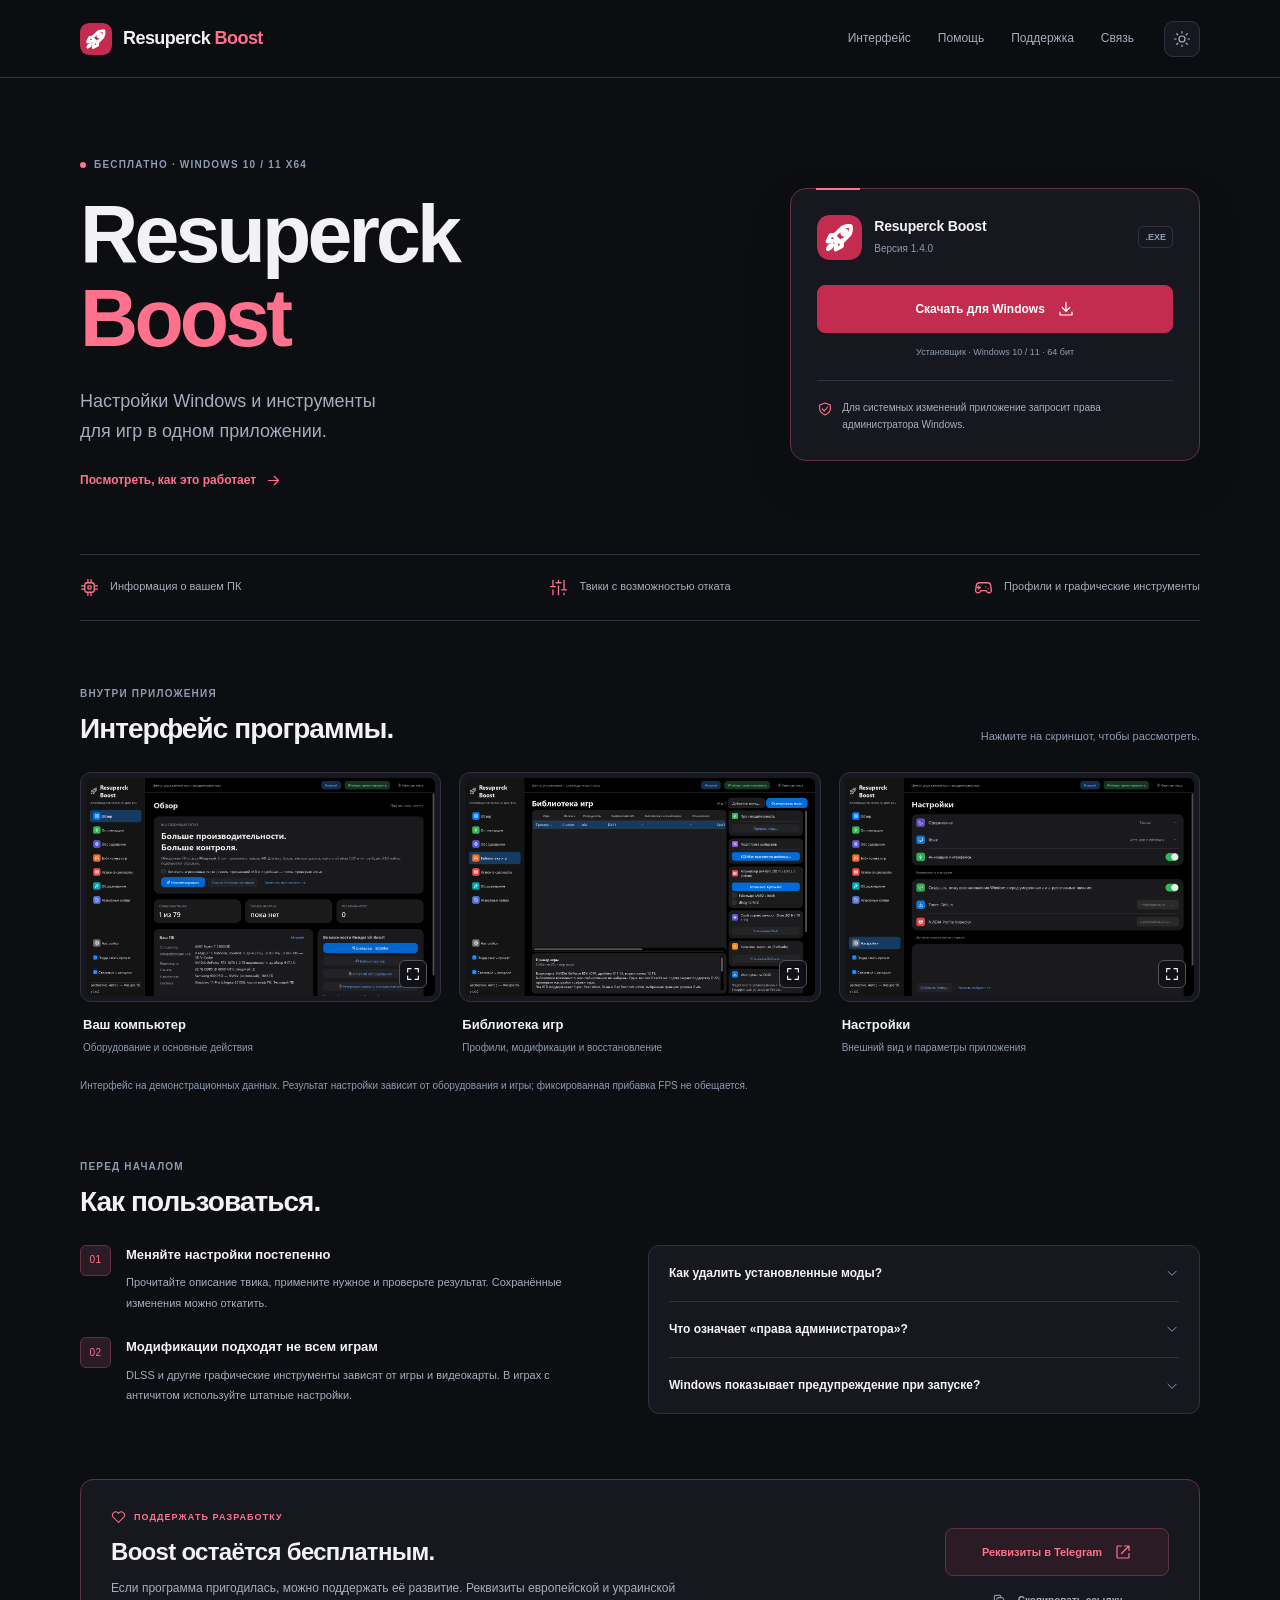
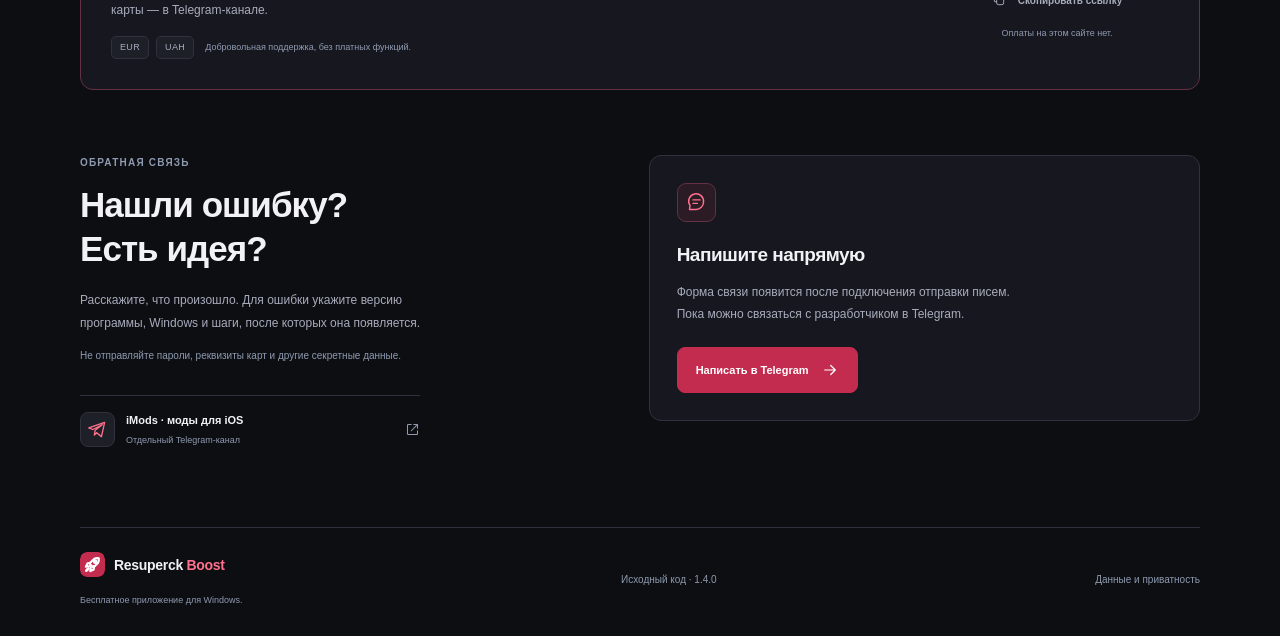
==== index.html @ 392ee0b4 "Publish Resuperck Boost website" ====
<!doctype html>
<html lang="ru" data-theme="dark">
<head>
  <meta charset="utf-8">
  <meta name="viewport" content="width=device-width, initial-scale=1">
  <meta name="color-scheme" content="dark light">
  <meta name="theme-color" content="#0d0e12">
  <title>Resuperck Boost — настройки Windows и инструменты для игр</title>
  <meta name="description" content="Resuperck Boost: информация о компьютере, настройки Windows, игровые профили и графические инструменты. Бесплатно для Windows 10 / 11 x64.">
  <meta property="og:type" content="website">
  <meta property="og:locale" content="ru_RU">
  <meta property="og:site_name" content="Resuperck Boost">
  <meta property="og:title" content="Resuperck Boost — ваш ПК, ваши настройки">
  <meta property="og:description" content="Настройки Windows и инструменты для игр в одном бесплатном приложении.">
  <meta name="twitter:card" content="summary">
  <link rel="icon" href="assets/rocket.svg" type="image/svg+xml">
  <script>try{const t=localStorage.getItem('resuperck-theme');if(t==='dark'||t==='light')document.documentElement.dataset.theme=t;}catch(_){}</script>
  <link rel="stylesheet" href="style.css">
  <script src="site-config.js" defer></script>
  <script src="app.js" defer></script>
</head>
<body>
  <svg class="svg-library" xmlns="http://www.w3.org/2000/svg" aria-hidden="true">
    <symbol id="i-arrow" viewBox="0 0 24 24"><path d="M5 12h14m-6-6 6 6-6 6"/></symbol>
    <symbol id="i-download" viewBox="0 0 24 24"><path d="M12 3v12m-5-5 5 5 5-5M4 16v4h16v-4"/></symbol>
    <symbol id="i-external" viewBox="0 0 24 24"><path d="M14 4h6v6m-1-5-9 9M10 4H5a1 1 0 0 0-1 1v14a1 1 0 0 0 1 1h14a1 1 0 0 0 1-1v-5"/></symbol>
    <symbol id="i-heart" viewBox="0 0 24 24"><path d="m12 20-8.2-8.1a5.2 5.2 0 0 1 7.4-7.3l.8.8.8-.8a5.2 5.2 0 0 1 7.4 7.3L12 20Z"/></symbol>
    <symbol id="i-copy" viewBox="0 0 24 24"><rect x="8" y="8" width="12" height="12" rx="3"/><path d="M15 8V5a1 1 0 0 0-1-1H5a1 1 0 0 0-1 1v9a1 1 0 0 0 1 1h3"/></symbol>
    <symbol id="i-check" viewBox="0 0 24 24"><path d="m5 12 4 4L19 6"/></symbol>
    <symbol id="i-moon" viewBox="0 0 24 24"><path d="M20.7 13A8.8 8.8 0 0 1 11 3.3 8.8 8.8 0 1 0 20.7 13Z"/></symbol>
    <symbol id="i-sun" viewBox="0 0 24 24"><circle cx="12" cy="12" r="4"/><path d="M12 2v2m0 16v2M2 12h2m16 0h2M5 5l1.4 1.4m11.2 11.2L19 19M5 19l1.4-1.4M17.6 6.4 19 5"/></symbol>
    <symbol id="i-cpu" viewBox="0 0 24 24"><rect x="6" y="6" width="12" height="12" rx="3"/><path d="M10 2v4m4-4v4m-4 12v4m4-4v4M2 10h4m-4 4h4m12-4h4m-4 4h4"/><rect x="10" y="10" width="4" height="4" rx="1"/></symbol>
    <symbol id="i-sliders" viewBox="0 0 24 24"><path d="M5 3v8m0 4v6M12 3v3m0 4v11M19 3v12m0 4v2M2 11h6m1-5h6m1 9h6"/></symbol>
    <symbol id="i-game" viewBox="0 0 24 24"><path d="M7 6h10a4 4 0 0 1 4 3l1 7a3 3 0 0 1-5 2l-2-2H9l-2 2a3 3 0 0 1-5-2l1-7a4 4 0 0 1 4-3Z"/><path d="M6 10v4m-2-2h4m7-1h.01M18 13h.01"/></symbol>
    <symbol id="i-shield" viewBox="0 0 24 24"><path d="m12 3 8 3v6c0 4-4 7-8 9-4-2-8-5-8-9V6l8-3Z"/><path d="m8 12 3 3 5-6"/></symbol>
    <symbol id="i-message" viewBox="0 0 24 24"><path d="M20 11.5a8.5 8.5 0 0 1-8.5 8.5H4l.6-4.6A8.5 8.5 0 1 1 20 11.5Z"/><path d="M8 9h8m-8 4h5"/></symbol>
    <symbol id="i-chevron" viewBox="0 0 24 24"><path d="m9 5 7 7-7 7"/></symbol>
    <symbol id="i-close" viewBox="0 0 24 24"><path d="m6 6 12 12M6 18 18 6"/></symbol>
    <symbol id="i-expand" viewBox="0 0 24 24"><path d="M9 4H4v5m11-5h5v5M4 15v5h5m11-5v5h-5"/></symbol>
    <symbol id="i-telegram" viewBox="0 0 24 24"><path d="m21 3-4 18-6-5-3 3 1-6 9-7-12 6-5-2L21 3Z"/></symbol>
  </svg>
  <a class="skip-link" href="#main">К содержимому</a>
  <header class="site-header"><div class="header-inner wrap">
    <a href="#" class="brand" aria-label="Resuperck Boost — в начало"><img src="assets/rocket.svg" width="32" height="32" alt=""><span>Resuperck <b>Boost</b></span></a>
    <nav aria-label="Основная навигация"><a href="#screenshots">Интерфейс</a><a href="#help">Помощь</a><a href="#support">Поддержка</a><a href="#contact">Связь</a></nav>
    <button type="button" class="theme-toggle" id="theme-toggle" aria-label="Включить светлую тему" aria-pressed="true" title="Включить светлую тему"><svg class="icon" aria-hidden="true"><use href="#i-sun"/></svg><span class="theme-label">Включить светлую тему</span></button>
  </div></header>
  <main id="main">
    <section class="hero wrap" aria-labelledby="hero-title">
      <div class="hero-copy"><p class="eyebrow"><span class="red-dot" aria-hidden="true"></span>Бесплатно · Windows 10 / 11 x64</p><h1 id="hero-title">Resuperck <span>Boost</span></h1><p class="hero-description">Настройки Windows и инструменты<br class="desktop-break"> для игр в одном приложении.</p><a class="text-link" href="#screenshots">Посмотреть, как это работает<svg class="icon" aria-hidden="true"><use href="#i-arrow"/></svg></a></div>
      <div class="download-card"><div class="release-top"><img src="assets/rocket.svg" alt="" width="45" height="45"><div><strong>Resuperck Boost</strong><span>Версия 1.4.0</span></div><span class="file-label">.EXE</span></div><a class="button button-primary button-wide download-link" href="https://github.com/kluchkoartem3-hash/resuperck-boost/releases/download/v1.4.0/ResuperckBoost-Setup-1.4.0.exe" download>Скачать для Windows<svg class="icon" aria-hidden="true"><use href="#i-download"/></svg></a><p class="download-meta">Установщик · Windows 10 / 11 · 64 бит</p><div class="download-note"><svg class="icon" aria-hidden="true"><use href="#i-shield"/></svg><p>Для системных изменений приложение запросит права администратора Windows.</p></div></div>
    </section>
    <section class="feature-strip wrap" aria-label="Возможности программы"><div><svg class="icon" aria-hidden="true"><use href="#i-cpu"/></svg><span>Информация о вашем ПК</span></div><div><svg class="icon" aria-hidden="true"><use href="#i-sliders"/></svg><span>Твики с возможностью отката</span></div><div><svg class="icon" aria-hidden="true"><use href="#i-game"/></svg><span>Профили и графические инструменты</span></div></section>
    <section class="section wrap screenshots-section" id="screenshots" aria-labelledby="screenshots-title"><div class="section-heading"><div><p class="eyebrow">Внутри приложения</p><h2 id="screenshots-title">Интерфейс программы.</h2></div><p>Нажмите на скриншот, чтобы рассмотреть.</p></div><div class="screenshot-grid">
      <figure><button type="button" class="screenshot-button" data-screenshot="assets/screenshots/overview.png" data-caption="Главная — информация о компьютере и основные действия" aria-label="Увеличить скриншот главной страницы"><img src="assets/screenshots/overview.png" alt="Главная страница Resuperck Boost с информацией о компьютере" width="1440" height="900" loading="lazy"><span class="expand-mark"><svg class="icon" aria-hidden="true"><use href="#i-expand"/></svg></span></button><figcaption><strong>Ваш компьютер</strong><span>Оборудование и основные действия</span></figcaption></figure>
      <figure><button type="button" class="screenshot-button" data-screenshot="assets/screenshots/games.png" data-caption="Библиотека игр — профили и графические инструменты" aria-label="Увеличить скриншот библиотеки игр"><img src="assets/screenshots/games.png" alt="Библиотека игр Resuperck Boost с настройками выбранной игры" width="1440" height="900" loading="lazy"><span class="expand-mark"><svg class="icon" aria-hidden="true"><use href="#i-expand"/></svg></span></button><figcaption><strong>Библиотека игр</strong><span>Профили, модификации и восстановление</span></figcaption></figure>
      <figure><button type="button" class="screenshot-button" data-screenshot="assets/screenshots/settings.png" data-caption="Настройки — внешний вид и параметры приложения" aria-label="Увеличить скриншот настроек"><img src="assets/screenshots/settings.png" alt="Страница настроек Resuperck Boost" width="1440" height="900" loading="lazy"><span class="expand-mark"><svg class="icon" aria-hidden="true"><use href="#i-expand"/></svg></span></button><figcaption><strong>Настройки</strong><span>Внешний вид и параметры приложения</span></figcaption></figure>
    </div><p class="section-footnote">Интерфейс на демонстрационных данных. Результат настройки зависит от оборудования и игры; фиксированная прибавка FPS не обещается.</p></section>
    <section class="section wrap help-section" id="help" aria-labelledby="help-title"><div class="section-heading"><div><p class="eyebrow">Перед началом</p><h2 id="help-title">Как пользоваться.</h2></div></div><div class="help-layout"><div class="quick-tips"><article><span class="tip-number">01</span><div><h3>Меняйте настройки постепенно</h3><p>Прочитайте описание твика, примените нужное и проверьте результат. Сохранённые изменения можно откатить.</p></div></article><article><span class="tip-number">02</span><div><h3>Модификации подходят не всем играм</h3><p>DLSS и другие графические инструменты зависят от игры и видеокарты. В играх с античитом используйте штатные настройки.</p></div></article></div><div class="faq-list">
      <details><summary>Как удалить установленные моды?<svg class="icon" aria-hidden="true"><use href="#i-chevron"/></svg></summary><div class="faq-answer"><p>Выберите игру в библиотеке и нажмите «Удалить моды». Программа удаляет моды, записанные в её журнале установки, включая DXVK, и восстанавливает сохранённые оригиналы. Для модов другого установщика используйте его функцию восстановления.</p></div></details>
      <details><summary>Что означает «права администратора»?<svg class="icon" aria-hidden="true"><use href="#i-chevron"/></svg></summary><div class="faq-answer"><p>Это разрешения Windows для изменения системных параметров. Они доступны пользователю после подтверждения UAC и не означают аккаунт разработчика. Запускать сами игры с повышенными правами обычно не требуется.</p></div></details>
      <details><summary>Windows показывает предупреждение при запуске?<svg class="icon" aria-hidden="true"><use href="#i-chevron"/></svg></summary><div class="faq-answer"><p>Проверяйте источник загрузки и имя файла. Предупреждение о неизвестном издателе само по себе не подтверждает безопасность программы. Если есть сомнения, не запускайте файл и напишите разработчику через раздел связи ниже.</p></div></details>
    </div></div></section>
    <section class="section wrap support-section" id="support" aria-labelledby="support-title"><div class="support-card"><div class="support-copy"><p class="eyebrow"><svg class="icon" aria-hidden="true"><use href="#i-heart"/></svg>Поддержать разработку</p><h2 id="support-title">Boost остаётся бесплатным.</h2><p>Если программа пригодилась, можно поддержать её развитие. Реквизиты европейской и украинской карты — в Telegram-канале.</p><div class="currency-tags"><span>EUR</span><span>UAH</span><small>Добровольная поддержка, без платных функций.</small></div></div><div class="support-actions"><a class="button button-secondary telegram-link" href="https://t.me/+5vmAXVRWfHNkZTM0" target="_blank" rel="noopener noreferrer">Реквизиты в Telegram<svg class="icon" aria-hidden="true"><use href="#i-external"/></svg></a><button type="button" class="button button-copy" id="copy-link"><svg class="icon" aria-hidden="true"><use href="#i-copy"/></svg><span>Скопировать ссылку</span></button><p>Оплаты на этом сайте нет.</p></div></div></section>
    <section class="section wrap contact-section" id="contact" aria-labelledby="contact-title"><div class="contact-intro"><p class="eyebrow">Обратная связь</p><h2 id="contact-title">Нашли ошибку?<br>Есть идея?</h2><p>Расскажите, что произошло. Для ошибки укажите версию программы, Windows и шаги, после которых она появляется.</p><p class="contact-warning">Не отправляйте пароли, реквизиты карт и другие секретные данные.</p><a class="community-link" href="https://t.me/iMods_ipa" target="_blank" rel="noopener noreferrer"><span class="mini-icon"><svg class="icon" aria-hidden="true"><use href="#i-telegram"/></svg></span><span><strong>iMods · моды для iOS</strong><small>Отдельный Telegram-канал</small></span><svg class="icon" aria-hidden="true"><use href="#i-external"/></svg></a></div><div class="contact-panel"><div class="contact-unavailable" id="contact-unavailable"><span class="contact-symbol"><svg class="icon" aria-hidden="true"><use href="#i-message"/></svg></span><h3>Напишите напрямую</h3><p>Форма связи появится после подключения отправки писем. Пока можно связаться с разработчиком в Telegram.</p><a class="button button-primary contact-telegram-link" href="https://t.me/supernaturalizm" target="_blank" rel="noopener noreferrer">Написать в Telegram<svg class="icon" aria-hidden="true"><use href="#i-arrow"/></svg></a></div><form id="contact-form" class="contact-form" aria-describedby="contact-status" hidden><fieldset id="contact-fields"><legend class="sr-only">Сообщение разработчику</legend><div class="field"><label for="reply-email">Ваша почта для ответа</label><input id="reply-email" name="replyEmail" type="email" autocomplete="email" maxlength="254" placeholder="you@example.com" required></div><div class="field"><label for="message-subject">Тема</label><input id="message-subject" name="subject" type="text" minlength="3" maxlength="120" placeholder="Например, ошибка в библиотеке игр" required></div><div class="field"><label for="message-body">Сообщение</label><textarea id="message-body" name="message" minlength="10" maxlength="5000" rows="5" placeholder="Что произошло и как это повторить?" required aria-describedby="message-count"></textarea><span id="message-count" class="field-hint">0 / 5000</span></div><div class="honeypot" aria-hidden="true"><label for="contact-website">Не заполняйте это поле</label><input id="contact-website" name="website" type="text" tabindex="-1" autocomplete="off"></div><button class="button button-primary" id="contact-submit" type="submit">Отправить сообщение<svg class="icon" aria-hidden="true"><use href="#i-arrow"/></svg></button><p class="form-note">Отправляя сообщение, вы передаёте указанную почту и текст разработчику для ответа.</p></fieldset><p id="contact-status" class="form-status" role="status" aria-live="polite"></p></form></div></section>
  </main>
  <footer class="site-footer wrap"><div><a class="brand footer-brand" href="#"><img src="assets/rocket.svg" width="25" height="25" alt=""><span>Resuperck <b>Boost</b></span></a><p>Бесплатное приложение для Windows.</p></div><a class="footer-link" href="https://github.com/kluchkoartem3-hash/resuperck-boost/releases/download/v1.4.0/ResuperckBoost-1.4.0-sources.zip" download>Исходный код · 1.4.0</a><button type="button" class="footer-link" id="privacy-button">Данные и приватность</button></footer>
  <div id="toast" class="toast" role="status" aria-live="polite" aria-atomic="true" hidden></div>
  <dialog id="screenshot-dialog" class="screenshot-dialog" aria-labelledby="screenshot-caption"><div class="lightbox-toolbar"><p id="screenshot-caption"></p><button class="icon-button" type="button" id="screenshot-close" aria-label="Закрыть скриншот"><svg class="icon" aria-hidden="true"><use href="#i-close"/></svg></button></div><img id="screenshot-image" alt=""></dialog>
  <dialog id="privacy-dialog" aria-labelledby="privacy-title"><div class="dialog-top"><h2 id="privacy-title">Данные и приватность</h2><button class="icon-button" type="button" id="privacy-close" aria-label="Закрыть"><svg class="icon" aria-hidden="true"><use href="#i-close"/></svg></button></div><div class="dialog-content"><p>На странице нет платёжных форм, регистрации и сторонней аналитики. Выбор темы сохраняется в локальном хранилище браузера.</p><p id="privacy-contact-text">Форма связи пока не подключена. Личная связь с разработчиком открывается в Telegram.</p><p>Кнопки Telegram открывают внешний сервис, где действуют его условия и настройки приватности. Инфраструктура сайта и доставки сообщений также обрабатывает технические запросы.</p><p>Поддержка добровольная. Данные карты, пароли, коды подтверждения и приватные ключи на этом сайте не запрашиваются.</p></div><button class="button button-primary button-wide" type="button" id="privacy-done">Понятно</button></dialog>
  <noscript><div class="noscript-note">JavaScript отключён: загрузка программы, ссылки и справка доступны. Для формы связи и увеличения скриншотов включите JavaScript.</div></noscript>
</body>
</html>
---- style.css ----
@charset "UTF-8";
:root{color-scheme:dark;--bg:#0d0e12;--surface:#17181f;--surface-soft:#1e2028;--header:rgba(13,14,18,.9);--text:#f2f2f6;--muted:#a7acbc;--faint:#8e9ab0;--line:#30313c;--accent:#ff718c;--accent-hover:#ff94a9;--accent-soft:#2b1b24;--accent-line:#633044;--solid:#c32c4f;--solid-hover:#ac2444;--shadow:0 20px 50px rgba(0,0,0,.14);--wrap:1120px}
:root[data-theme=light]{color-scheme:light;--bg:#f7f7fa;--surface:#fff;--surface-soft:#f1f2f6;--header:rgba(247,247,250,.9);--text:#1b2030;--muted:#596479;--faint:#627086;--line:#dddfe8;--accent:#ac1e41;--accent-hover:#861633;--accent-soft:#f9edf1;--accent-line:#e2b4c1;--solid:#b52447;--solid-hover:#9e1b3b;--shadow:0 20px 50px rgba(30,25,40,.04)}
*,*::before,*::after{box-sizing:border-box}html{scroll-behavior:smooth;scroll-padding-top:100px}body{margin:0;background:var(--bg);color:var(--text);font-family:-apple-system,BlinkMacSystemFont,"Segoe UI",sans-serif;font-size:16px;line-height:1.6;-webkit-font-smoothing:antialiased}a{color:inherit;text-decoration:none}button,input,textarea{font:inherit}button{cursor:pointer}button:disabled{cursor:not-allowed}a,button,summary{touch-action:manipulation;-webkit-tap-highlight-color:transparent}a:focus-visible,button:focus-visible,summary:focus-visible{outline:2px solid var(--accent);outline-offset:5px;border-radius:5px}h1,h2,h3,p,figure{margin:0}img{display:block;max-width:100%}.wrap{width:min(var(--wrap),calc(100% - 64px));margin-inline:auto}.icon{display:inline-block;flex-shrink:0;width:22px;height:22px;fill:none;stroke:currentColor;stroke-width:1.65;stroke-linecap:round;stroke-linejoin:round;vertical-align:middle}.svg-library{position:absolute;width:0;height:0;overflow:hidden}.skip-link{position:fixed;z-index:100;left:20px;top:-80px;background:var(--surface);color:var(--accent);border:1px solid var(--accent-line);padding:12px 20px;border-radius:8px}.skip-link:focus{top:14px}.sr-only,.theme-label{position:absolute;width:1px;height:1px;padding:0;border:0;overflow:hidden;clip-path:inset(50%);white-space:nowrap}.site-header{position:sticky;z-index:20;top:0;background:var(--header);border-bottom:1px solid var(--line);-webkit-backdrop-filter:blur(20px);backdrop-filter:blur(20px)}.header-inner{display:flex;align-items:center;gap:30px;min-height:77px}.brand{display:inline-flex;align-items:center;gap:11px;font-weight:650;font-size:18px;letter-spacing:-.55px;white-space:nowrap}.brand img{border-radius:8px}.brand b{font-weight:650;color:var(--accent)}nav{display:flex;gap:27px;margin-left:auto}nav a{color:var(--muted);font-weight:500;font-size:12px;padding:10px 0;transition:color .18s}nav a:hover{color:var(--accent)}.theme-toggle,.icon-button{display:grid;place-items:center;border:1px solid var(--line);background:var(--surface);color:var(--muted);width:36px;height:36px;flex-shrink:0;border-radius:9px;transition:color .18s,border-color .18s,background .18s}.theme-toggle .icon{width:18px;height:18px}.theme-toggle:hover,.icon-button:hover{color:var(--accent);border-color:var(--accent-line);background:var(--accent-soft)}.hero{display:grid;grid-template-columns:minmax(0,1.25fr) minmax(0,.8fr);align-items:center;gap:70px;padding-top:79px;padding-bottom:62px}.hero-copy{min-width:0}.eyebrow{display:flex;align-items:center;gap:8px;font-size:10px;font-weight:650;letter-spacing:.12em;text-transform:uppercase;color:var(--faint)}.red-dot{display:inline-block;width:6px;height:6px;background:var(--accent);border-radius:50%;flex-shrink:0}.hero .eyebrow{margin-bottom:20px}h1{font-size:clamp(54px,6.3vw,82px);font-weight:740;letter-spacing:-3.8px;line-height:1.04}h1 span{display:block;color:var(--accent)}.hero-description{color:var(--muted);font-size:18px;line-height:1.7;margin-top:25px}.hero .text-link{margin-top:24px}.text-link{display:inline-flex;align-items:center;gap:9px;font-size:12px;font-weight:600;color:var(--accent);transition:gap .18s,color .18s}.text-link:hover{gap:13px;color:var(--accent-hover)}.text-link .icon{width:17px;height:17px}.download-card{border:1px solid var(--accent-line);border-radius:16px;background:var(--surface);padding:26px;box-shadow:var(--shadow);min-width:0;position:relative}.download-card::before{content:"";position:absolute;top:-1px;left:25px;width:44px;border-top:2px solid var(--accent)}.release-top{display:flex;align-items:center;gap:12px;margin-bottom:25px}.release-top img{border-radius:12px}.release-top strong{font-size:14px;font-weight:650;line-height:1.4;display:block;letter-spacing:-.2px}.release-top div span{font-size:10px;color:var(--faint);display:block;margin-top:5px}.file-label{font-size:9px;font-weight:600;color:var(--faint);border:1px solid var(--line);border-radius:5px;padding:3px 6px;margin-left:auto}.button{border:1px solid transparent;border-radius:8px;display:inline-flex;justify-content:center;align-items:center;gap:12px;padding:13px 18px;min-height:48px;font-size:12px;font-weight:650;line-height:1.5;text-align:center;transition:background .18s,border-color .18s,color .18s,transform .18s}.button .icon{width:18px;height:18px}.button-primary{color:#fff;background:var(--solid);border-color:var(--solid)}.button-primary:hover{background:var(--solid-hover);border-color:var(--solid-hover);transform:translateY(-1px)}.button-primary:active{transform:translateY(1px)}.button-primary:disabled{background:var(--surface-soft);border-color:var(--line);color:var(--faint);transform:none}.button-wide{width:100%}.download-meta{font-size:9px;line-height:1.6;color:var(--faint);text-align:center;margin-top:12px}.download-note{display:flex;gap:9px;border-top:1px solid var(--line);padding-top:18px;margin-top:21px;color:var(--muted)}.download-note .icon{width:16px;height:16px;margin-top:2px;color:var(--accent)}.download-note p{font-size:10px;line-height:1.75}.feature-strip{display:grid;grid-template-columns:repeat(3,minmax(0,1fr));border-top:1px solid var(--line);border-bottom:1px solid var(--line);padding-block:23px;gap:25px}.feature-strip>div{display:flex;align-items:center;gap:11px;min-width:0}.feature-strip>div:nth-child(2){justify-content:center}.feature-strip>div:last-child{justify-content:flex-end}.feature-strip .icon{color:var(--accent);width:19px;height:19px}.feature-strip span{font-size:11px;color:var(--muted)}.section{padding-top:65px;padding-bottom:0}.section-heading{display:flex;justify-content:space-between;align-items:flex-end;gap:25px;margin-bottom:26px}.section-heading .eyebrow{margin-bottom:9px}h2{font-size:28px;font-weight:680;letter-spacing:-.95px;line-height:1.25}.section-heading>p{color:var(--faint);font-size:11px}.screenshot-grid{display:grid;grid-template-columns:repeat(3,minmax(0,1fr));gap:18px}.screenshot-grid figure{min-width:0}.screenshot-button{position:relative;width:100%;display:block;background:var(--surface);padding:5px;border:1px solid var(--line);border-radius:11px;overflow:hidden;transition:border-color .2s,transform .2s,box-shadow .2s}.screenshot-button:hover{border-color:var(--accent-line);transform:translateY(-3px);box-shadow:var(--shadow)}.screenshot-button:active{transform:translateY(0)}.screenshot-button>img{width:100%;height:auto;aspect-ratio:16/10;object-fit:cover;object-position:top;border-radius:6px;display:block;background:var(--surface-soft)}.expand-mark{position:absolute;bottom:13px;right:13px;display:grid;place-items:center;width:28px;height:28px;background:rgba(15,16,22,.88);color:#fff;border:1px solid #55505b;border-radius:6px;transition:background .18s}.expand-mark .icon{width:16px;height:16px}.screenshot-button:hover .expand-mark{background:var(--solid);border-color:var(--solid)}figcaption{padding:13px 3px 0}figcaption strong{font-size:13px;font-weight:600;display:block}figcaption span{display:block;color:var(--faint);font-size:10px;margin-top:4px}.section-footnote{font-size:10px;color:var(--faint);margin-top:22px}.help-layout{display:grid;grid-template-columns:minmax(0,1fr) minmax(0,1.1fr);gap:66px}.quick-tips{display:flex;flex-direction:column;gap:24px}.quick-tips article{display:flex;align-items:flex-start;gap:15px}.tip-number{font-size:10px;line-height:1;letter-spacing:.04em;color:var(--accent);border:1px solid var(--accent-line);background:var(--accent-soft);border-radius:6px;display:grid;place-items:center;width:31px;height:31px;flex-shrink:0}.quick-tips h3{font-size:13px;font-weight:650;margin-bottom:7px}.quick-tips p{color:var(--muted);font-size:11px;line-height:1.85}.faq-list{padding:0 20px;background:var(--surface);border:1px solid var(--line);border-radius:11px;align-self:start}.faq-list details+details{border-top:1px solid var(--line)}.faq-list summary{list-style:none;display:flex;align-items:center;justify-content:space-between;gap:18px;font-size:12px;font-weight:550;cursor:pointer;padding:18px 0;transition:color .18s}.faq-list summary::-webkit-details-marker{display:none}.faq-list summary:hover{color:var(--accent)}.faq-list summary>.icon{width:14px;height:14px;color:var(--faint);transform:rotate(90deg);transition:transform .18s}.faq-list details[open] summary>.icon{transform:rotate(-90deg);color:var(--accent)}.faq-answer{color:var(--muted);font-size:11px;line-height:1.85;padding:0 20px 18px 0}.support-card{display:grid;grid-template-columns:minmax(0,1fr) auto;gap:48px;align-items:center;padding:30px;background:var(--surface);border:1px solid var(--accent-line);border-radius:13px}.support-copy .eyebrow{color:var(--accent);font-size:9px;margin-bottom:12px}.support-copy .eyebrow .icon{width:15px;height:15px}.support-copy h2{font-size:24px;letter-spacing:-.7px}.support-copy>p:not(.eyebrow){font-size:12px;color:var(--muted);line-height:1.8;max-width:600px;margin-top:11px}.currency-tags{display:flex;align-items:center;gap:7px;flex-wrap:wrap;margin-top:15px}.currency-tags>span{font-size:9px;line-height:1.4;letter-spacing:.04em;padding:4px 8px;background:var(--surface-soft);border:1px solid var(--line);border-radius:5px;color:var(--muted)}.currency-tags small{font-size:9px;color:var(--faint);margin-left:4px}.support-actions{display:flex;flex-direction:column;min-width:224px;align-items:stretch}.button-secondary{color:var(--accent);border-color:var(--accent-line);background:var(--accent-soft);font-size:11px}.button-secondary:hover{background:var(--surface-soft);border-color:var(--accent)}.button-copy{background:transparent;color:var(--muted);min-height:40px;font-size:10px;padding:10px;margin-top:4px}.button-copy:hover{color:var(--accent);background:var(--surface-soft)}.button-copy .icon{width:14px;height:14px}.support-actions>p{text-align:center;color:var(--faint);font-size:9px;margin-top:6px}.contact-section{display:grid;grid-template-columns:minmax(0,.85fr) minmax(0,1fr);gap:100px;padding-bottom:64px}.contact-intro .eyebrow{margin-bottom:12px}.contact-intro h2{font-size:35px;line-height:1.25}.contact-intro>p:not(.eyebrow){font-size:12px;color:var(--muted);line-height:1.85;max-width:360px;margin-top:19px}.contact-intro>p.contact-warning{font-size:10px;color:var(--faint);margin-top:13px}.community-link{display:flex;align-items:center;gap:11px;padding:16px 0;border-top:1px solid var(--line);margin-top:30px;max-width:340px;transition:color .18s}.community-link:hover{color:var(--accent)}.mini-icon{background:var(--surface-soft);color:var(--accent);width:35px;height:35px;display:grid;place-items:center;flex-shrink:0;border:1px solid var(--line);border-radius:8px}.mini-icon .icon{width:19px;height:19px}.community-link strong{display:block;font-size:11px;font-weight:600}.community-link small{display:block;font-size:9px;color:var(--faint);margin-top:3px}.community-link>.icon{margin-left:auto;width:15px;height:15px;color:var(--faint)}.contact-form{background:var(--surface);padding:25px;border:1px solid var(--line);border-radius:12px;min-width:0;position:relative}fieldset{border:0;padding:0;margin:0;min-width:0}.field{position:relative;margin-bottom:15px}.field label{font-size:11px;font-weight:550;display:block;margin-bottom:7px}.field input,.field textarea{display:block;width:100%;padding:10px 12px;border:1px solid var(--line);border-radius:6px;background:var(--bg);color:var(--text);font-size:12px;line-height:1.65;outline:none;transition:border-color .18s,box-shadow .18s}.field textarea{resize:vertical;min-height:124px;max-height:340px}.field input::placeholder,.field textarea::placeholder{color:var(--faint);opacity:1}.field input:focus,.field textarea:focus{border-color:var(--accent);box-shadow:0 0 0 2px var(--accent-soft)}.field input:disabled,.field textarea:disabled{opacity:.55}.field-hint{display:block;text-align:right;color:var(--faint);font-size:9px;margin-top:5px}.honeypot{position:absolute;width:1px;height:1px;overflow:hidden;clip-path:inset(50%);pointer-events:none}.contact-form .button{font-size:11px;min-height:43px;padding:11px 15px}.form-note{font-size:9px;color:var(--faint);line-height:1.75;margin-top:12px;max-width:400px}.form-status{font-size:11px;color:var(--muted);line-height:1.8;margin-top:14px}.form-status:empty{display:none}.form-status[data-state=success]{color:#76c8a8}.form-status[data-state=error]{color:var(--accent)}:root[data-theme=light] .form-status[data-state=success]{color:#257555}.site-footer{display:flex;align-items:center;justify-content:space-between;gap:25px;border-top:1px solid var(--line);padding-top:24px;padding-bottom:29px}.footer-brand{font-size:14px;letter-spacing:-.3px;gap:9px}.footer-brand img{border-radius:7px}.site-footer p{font-size:9px;color:var(--faint);margin-top:8px}.footer-link{font-size:10px;color:var(--faint);background:none;border:0;padding:10px 0;transition:color .18s}.footer-link:hover{color:var(--accent)}.toast{position:fixed;bottom:25px;left:50%;transform:translateX(-50%);z-index:50;max-width:calc(100% - 32px);width:max-content;background:var(--surface);color:var(--text);border:1px solid var(--accent-line);box-shadow:var(--shadow);border-radius:9px;padding:12px 18px;font-size:12px;line-height:1.6;text-align:center}.toast[hidden]{display:none}dialog{width:min(500px,calc(100% - 32px));max-height:calc(100dvh - 40px);border:1px solid var(--line);border-radius:13px;padding:25px;background:var(--surface);color:var(--text);box-shadow:0 25px 100px rgba(0,0,0,.4)}dialog::backdrop{background:rgba(0,0,0,.7);-webkit-backdrop-filter:blur(5px);backdrop-filter:blur(5px)}.dialog-top{display:flex;justify-content:space-between;align-items:flex-start;gap:18px;margin-bottom:18px}.dialog-top h2{font-size:21px;letter-spacing:-.6px;line-height:1.3}.icon-button{width:31px;height:31px;border-radius:7px}.icon-button .icon{width:17px;height:17px}.dialog-content{font-size:12px;color:var(--muted);line-height:1.85;margin-bottom:23px}.dialog-content p+p{margin-top:12px}.screenshot-dialog{width:min(1400px,calc(100% - 40px));padding:15px;max-height:calc(100dvh - 40px)}.lightbox-toolbar{display:flex;align-items:center;justify-content:space-between;gap:20px;margin-bottom:13px}.lightbox-toolbar p{font-size:12px;line-height:1.6;color:var(--muted)}#screenshot-image{width:100%;height:auto;max-height:calc(100dvh - 126px);object-fit:contain;border-radius:6px}.noscript-note{padding:12px 20px;background:var(--accent-soft);font-size:12px;color:var(--muted);text-align:center}
@media(max-width:1000px){.hero{gap:42px;padding-top:62px;padding-bottom:51px;grid-template-columns:minmax(0,1.1fr) minmax(0,.9fr)}h1{font-size:69px;letter-spacing:-3px}.hero-description{font-size:16px}.download-card{padding:22px}.feature-strip{gap:18px}.feature-strip span{font-size:10px}.feature-strip>div{gap:9px}.help-layout{gap:38px}.contact-section{gap:62px}.support-card{gap:32px}.support-copy h2{font-size:22px}.support-copy>p:not(.eyebrow){font-size:11px}.currency-tags small{font-size:8px}.support-actions{min-width:205px}.section{padding-top:57px}.screenshot-grid{gap:14px}figcaption strong{font-size:12px}figcaption span{font-size:9px}}
@media(max-width:760px){.wrap{width:calc(100% - 40px)}.header-inner{gap:20px;min-height:69px}.brand{font-size:16px;gap:8px}.brand img{width:29px;height:29px}nav{gap:18px}nav a{font-size:10px}.theme-toggle{width:33px;height:33px}.hero{gap:29px;padding-top:52px;padding-bottom:43px;grid-template-columns:minmax(0,1fr) minmax(0,.95fr)}h1{font-size:58px;letter-spacing:-2.6px}.hero .eyebrow{font-size:8px;letter-spacing:.07em;gap:6px;margin-bottom:19px}.hero-description{font-size:14px;margin-top:20px;line-height:1.8}.desktop-break{display:none}.hero .text-link{font-size:10px;margin-top:20px}.download-card{padding:19px}.release-top{gap:10px;margin-bottom:22px}.release-top img{width:38px;height:38px;border-radius:10px}.release-top strong{font-size:12px}.release-top div span{font-size:9px}.file-label{display:none}.download-card .button{font-size:10px;padding-inline:12px;gap:9px;min-height:44px}.download-card .button .icon{width:16px;height:16px}.download-meta{font-size:8px}.download-note{margin-top:17px;padding-top:15px;gap:7px}.download-note p{font-size:9px}.feature-strip{gap:18px;padding-block:19px}.feature-strip span{font-size:9px;line-height:1.65}.feature-strip .icon{width:17px;height:17px}.section{padding-top:45px}.section-heading{gap:20px;margin-bottom:22px}h2{font-size:25px}.section-heading>p{font-size:9px;max-width:160px;text-align:right}.eyebrow{font-size:9px}.screenshot-grid{gap:12px}.screenshot-button{padding:4px;border-radius:9px}.screenshot-button>img{border-radius:5px}.expand-mark{width:23px;height:23px;bottom:10px;right:10px;border-radius:5px}.expand-mark .icon{width:13px;height:13px}figcaption{padding-top:10px}figcaption strong{font-size:11px}figcaption span{font-size:8px;line-height:1.7}.section-footnote{font-size:9px;line-height:1.8;margin-top:19px}.help-layout{gap:30px;grid-template-columns:minmax(0,1fr)}.quick-tips{display:grid;grid-template-columns:repeat(2,minmax(0,1fr));gap:25px}.quick-tips article{gap:11px}.quick-tips h3{font-size:12px}.quick-tips p{font-size:10px;line-height:1.85}.tip-number{width:28px;height:28px;font-size:9px}.faq-list summary{font-size:11px;padding-block:18px}.faq-answer{font-size:10px}.support-card{grid-template-columns:minmax(0,1fr);gap:22px;padding:25px}.support-copy h2{font-size:24px}.support-copy>p:not(.eyebrow){font-size:12px}.support-actions{align-items:flex-start;min-width:0;display:grid;grid-template-columns:auto auto;gap:0 18px;justify-content:start}.support-actions .button{font-size:10px;min-height:43px}.support-actions .button-copy{margin:0}.support-actions>p{grid-column:1;font-size:8px;text-align:left;margin-top:9px}.contact-section{grid-template-columns:minmax(0,.8fr) minmax(0,1fr);gap:34px;padding-bottom:49px}.contact-intro h2{font-size:29px}.contact-intro>p:not(.eyebrow){font-size:11px;margin-top:17px}.contact-intro>p.contact-warning{font-size:9px;margin-top:12px}.community-link{margin-top:24px;gap:9px}.community-link strong{font-size:10px}.community-link small{font-size:8px}.community-link .mini-icon{width:31px;height:31px}.community-link>.icon{width:13px;height:13px}.contact-form{padding:20px}.field input,.field textarea{font-size:11px}.field label{font-size:10px}.form-note{font-size:8px}.contact-form .button{font-size:10px}.form-status{font-size:10px}}
@media(max-width:560px){html{scroll-padding-top:115px}.wrap{width:calc(100% - 36px)}.header-inner{flex-wrap:wrap;justify-content:space-between;gap:0;padding-top:13px;padding-bottom:9px;min-height:98px}.brand{font-size:17px}.brand img{width:30px;height:30px}nav{width:100%;order:3;justify-content:center;gap:26px;margin:5px 0 -4px}nav a{font-size:10px;padding:7px 0}.theme-toggle{width:32px;height:32px}.theme-toggle .icon{width:16px;height:16px}.hero{grid-template-columns:minmax(0,1fr);gap:28px;padding-top:35px;padding-bottom:32px}.hero .eyebrow{font-size:9px;letter-spacing:.08em;margin-bottom:16px}h1{font-size:60px;letter-spacing:-2.8px;line-height:1.04}h1 span{display:inline}.hero-description{font-size:15px;line-height:1.75;margin-top:19px;max-width:330px}.hero .text-link{font-size:11px;margin-top:18px}.download-card{padding:22px;max-width:100%;width:100%}.release-top{margin-bottom:21px}.release-top img{width:40px;height:40px}.release-top strong{font-size:13px}.release-top div span{font-size:9px}.file-label{display:block;font-size:8px}.download-card .button{font-size:12px;min-height:46px}.download-meta{font-size:9px;margin-top:10px}.download-note{padding-top:15px;margin-top:17px;gap:9px}.download-note .icon{width:15px;height:15px}.download-note p{font-size:10px}.feature-strip{grid-template-columns:minmax(0,1fr);gap:16px;padding-block:22px}.feature-strip>div:nth-child(n){justify-content:flex-start;gap:11px}.feature-strip span{font-size:11px}.feature-strip .icon{width:18px;height:18px}.section{padding-top:39px}.section-heading{display:block;margin-bottom:20px}.section-heading .eyebrow{font-size:8px;margin-bottom:9px}h2{font-size:25px;letter-spacing:-.75px}.section-heading>p{font-size:10px;text-align:left;max-width:none;margin-top:10px}.screenshot-grid{grid-template-columns:minmax(0,1fr);gap:24px}.screenshot-button{padding:5px;border-radius:10px}.screenshot-button>img{aspect-ratio:16/10;border-radius:5px}.expand-mark{bottom:13px;right:13px;width:28px;height:28px}.expand-mark .icon{width:16px;height:16px}figcaption{padding:10px 2px 0}figcaption strong{font-size:12px}figcaption span{font-size:10px;margin-top:3px}.section-footnote{font-size:9px;line-height:1.8;margin-top:21px}.help-layout{gap:24px}.quick-tips{grid-template-columns:minmax(0,1fr);gap:21px}.quick-tips article{gap:12px}.quick-tips h3{font-size:12px;margin-bottom:6px}.quick-tips p{font-size:11px}.tip-number{width:29px;height:29px;font-size:9px}.faq-list{padding-inline:16px;border-radius:10px}.faq-list summary{font-size:11px;line-height:1.75;gap:12px;padding-block:17px}.faq-list summary>.icon{width:13px;height:13px}.faq-answer{font-size:10px;padding-right:10px;line-height:1.85}.support-card{padding:23px 20px;gap:21px;border-radius:11px}.support-copy .eyebrow{font-size:8px;gap:7px;margin-bottom:11px}.support-copy h2{font-size:23px;letter-spacing:-.75px}.support-copy>p:not(.eyebrow){font-size:11px;line-height:1.85;margin-top:11px}.currency-tags{margin-top:14px;gap:6px}.currency-tags small{width:100%;margin:3px 0 0;font-size:9px}.support-actions{display:flex;flex-direction:column;align-items:stretch;gap:0}.support-actions .button-secondary{font-size:11px;min-height:44px}.support-actions .button-copy{font-size:10px;min-height:39px;margin-top:4px}.support-actions>p{text-align:center;font-size:8px;margin-top:5px}.contact-section{grid-template-columns:minmax(0,1fr);gap:23px;padding-bottom:39px}.contact-intro h2{font-size:30px;letter-spacing:-1px}.contact-intro .eyebrow{font-size:8px;margin-bottom:10px}.contact-intro>p:not(.eyebrow){max-width:none;font-size:11px;line-height:1.85;margin-top:15px}.contact-intro>p.contact-warning{font-size:9px;margin-top:10px}.community-link{max-width:none;margin-top:21px;padding-block:16px}.community-link strong{font-size:11px}.community-link small{font-size:9px}.contact-form{padding:21px 18px;border-radius:10px}.field{margin-bottom:15px}.field label{font-size:11px}.field input,.field textarea{font-size:16px;padding:10px;line-height:1.5}.field input::placeholder,.field textarea::placeholder{font-size:11px}.field-hint{font-size:9px}.contact-form .button{font-size:11px;min-height:44px}.form-note{font-size:9px;line-height:1.8}.form-status{font-size:11px}.site-footer{align-items:flex-start;gap:18px;flex-direction:column;padding-top:22px;padding-bottom:24px}.footer-brand{font-size:14px}.footer-brand img{width:24px;height:24px}.site-footer p{font-size:9px;margin-top:7px}.footer-link{font-size:9px;padding:0}.toast{font-size:11px;padding:11px 15px;bottom:17px}dialog{padding:22px 20px;border-radius:11px}.dialog-top h2{font-size:20px;letter-spacing:-.6px}.dialog-content{font-size:11px;line-height:1.85}.screenshot-dialog{width:calc(100% - 20px);padding:10px;max-height:calc(100dvh - 20px)}.lightbox-toolbar{gap:15px;margin-bottom:10px}.lightbox-toolbar p{font-size:10px;line-height:1.65}#screenshot-image{max-height:calc(100dvh - 125px);border-radius:4px}.noscript-note{font-size:10px}}
@media(prefers-reduced-motion:reduce){html{scroll-behavior:auto}*,*::before,*::after{animation:none!important;transition:none!important}.button:hover,.button:active,.screenshot-button:hover,.screenshot-button:active{transform:none}}

.contact-panel{min-width:0}.contact-unavailable{padding:27px;border:1px solid var(--line);border-radius:12px;background:var(--surface)}.contact-symbol{display:grid;place-items:center;width:39px;height:39px;color:var(--accent);background:var(--accent-soft);border:1px solid var(--accent-line);border-radius:9px;margin-bottom:20px}.contact-symbol>.icon{width:21px;height:21px}.contact-unavailable h3{font-size:19px;letter-spacing:-.5px;line-height:1.4}.contact-unavailable>p{font-size:12px;color:var(--muted);line-height:1.85;margin-top:12px;max-width:360px}.contact-unavailable>.button{margin-top:22px;font-size:11px;min-height:44px}.contact-unavailable[hidden],.contact-form[hidden]{display:none}@media(max-width:560px){.contact-unavailable{padding:24px 20px;border-radius:10px}.contact-unavailable>p{font-size:11px}.contact-unavailable h3{font-size:18px}}
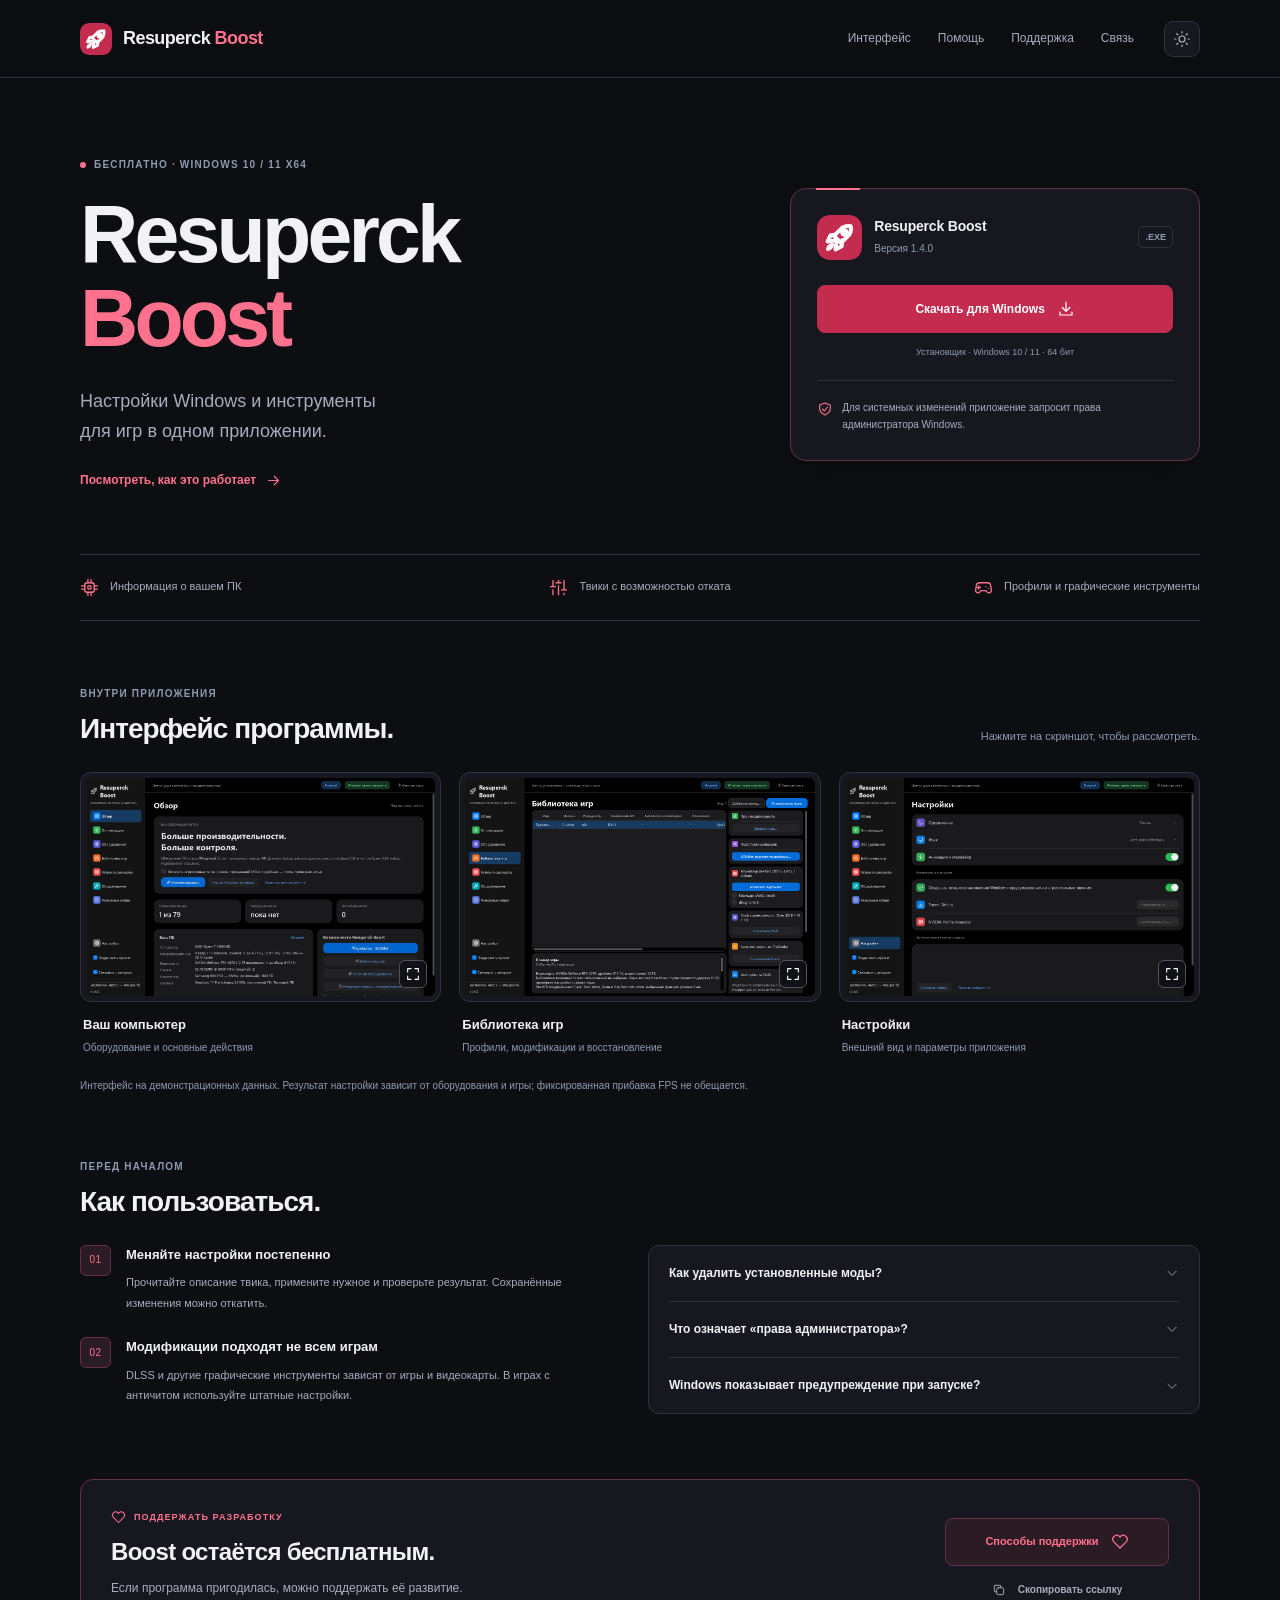
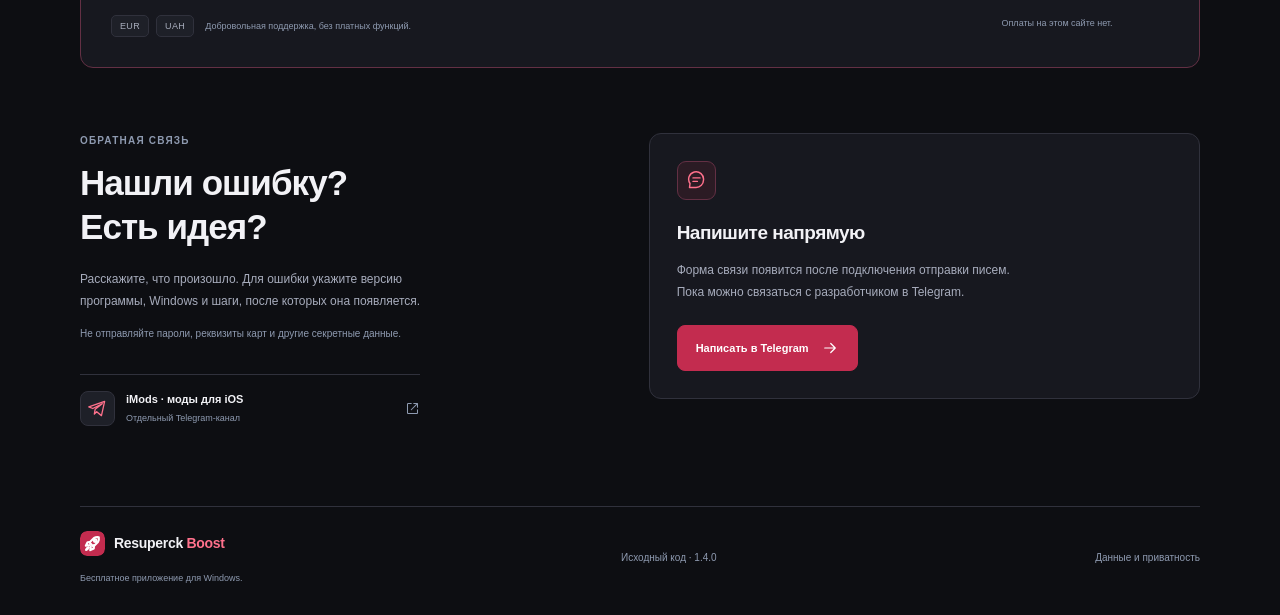
==== commit f837f0d3: "Add English project information and support options" ====
--- a/index.html
+++ b/index.html
@@ -61,13 +61,24 @@
       <details><summary>Что означает «права администратора»?<svg class="icon" aria-hidden="true"><use href="#i-chevron"/></svg></summary><div class="faq-answer"><p>Это разрешения Windows для изменения системных параметров. Они доступны пользователю после подтверждения UAC и не означают аккаунт разработчика. Запускать сами игры с повышенными правами обычно не требуется.</p></div></details>
       <details><summary>Windows показывает предупреждение при запуске?<svg class="icon" aria-hidden="true"><use href="#i-chevron"/></svg></summary><div class="faq-answer"><p>Проверяйте источник загрузки и имя файла. Предупреждение о неизвестном издателе само по себе не подтверждает безопасность программы. Если есть сомнения, не запускайте файл и напишите разработчику через раздел связи ниже.</p></div></details>
     </div></div></section>
-    <section class="section wrap support-section" id="support" aria-labelledby="support-title"><div class="support-card"><div class="support-copy"><p class="eyebrow"><svg class="icon" aria-hidden="true"><use href="#i-heart"/></svg>Поддержать разработку</p><h2 id="support-title">Boost остаётся бесплатным.</h2><p>Если программа пригодилась, можно поддержать её развитие. Реквизиты европейской и украинской карты — в Telegram-канале.</p><div class="currency-tags"><span>EUR</span><span>UAH</span><small>Добровольная поддержка, без платных функций.</small></div></div><div class="support-actions"><a class="button button-secondary telegram-link" href="https://t.me/+5vmAXVRWfHNkZTM0" target="_blank" rel="noopener noreferrer">Реквизиты в Telegram<svg class="icon" aria-hidden="true"><use href="#i-external"/></svg></a><button type="button" class="button button-copy" id="copy-link"><svg class="icon" aria-hidden="true"><use href="#i-copy"/></svg><span>Скопировать ссылку</span></button><p>Оплаты на этом сайте нет.</p></div></div></section>
+    <section class="section wrap support-section" id="support" aria-labelledby="support-title"><div class="support-card"><div class="support-copy"><p class="eyebrow"><svg class="icon" aria-hidden="true"><use href="#i-heart"/></svg>Поддержать разработку</p><h2 id="support-title">Boost остаётся бесплатным.</h2><p>Если программа пригодилась, можно поддержать её развитие.</p><div class="currency-tags"><span>EUR</span><span>UAH</span><small>Добровольная поддержка, без платных функций.</small></div></div><div class="support-actions"><a class="button button-secondary telegram-link" id="support-open" href="https://t.me/+5vmAXVRWfHNkZTM0" aria-haspopup="dialog">Способы поддержки<svg class="icon" aria-hidden="true"><use href="#i-heart"/></svg></a><button type="button" class="button button-copy" id="copy-link"><svg class="icon" aria-hidden="true"><use href="#i-copy"/></svg><span>Скопировать ссылку</span></button><p>Оплаты на этом сайте нет.</p></div></div></section>
     <section class="section wrap contact-section" id="contact" aria-labelledby="contact-title"><div class="contact-intro"><p class="eyebrow">Обратная связь</p><h2 id="contact-title">Нашли ошибку?<br>Есть идея?</h2><p>Расскажите, что произошло. Для ошибки укажите версию программы, Windows и шаги, после которых она появляется.</p><p class="contact-warning">Не отправляйте пароли, реквизиты карт и другие секретные данные.</p><a class="community-link" href="https://t.me/iMods_ipa" target="_blank" rel="noopener noreferrer"><span class="mini-icon"><svg class="icon" aria-hidden="true"><use href="#i-telegram"/></svg></span><span><strong>iMods · моды для iOS</strong><small>Отдельный Telegram-канал</small></span><svg class="icon" aria-hidden="true"><use href="#i-external"/></svg></a></div><div class="contact-panel"><div class="contact-unavailable" id="contact-unavailable"><span class="contact-symbol"><svg class="icon" aria-hidden="true"><use href="#i-message"/></svg></span><h3>Напишите напрямую</h3><p>Форма связи появится после подключения отправки писем. Пока можно связаться с разработчиком в Telegram.</p><a class="button button-primary contact-telegram-link" href="https://t.me/supernaturalizm" target="_blank" rel="noopener noreferrer">Написать в Telegram<svg class="icon" aria-hidden="true"><use href="#i-arrow"/></svg></a></div><form id="contact-form" class="contact-form" aria-describedby="contact-status" hidden><fieldset id="contact-fields"><legend class="sr-only">Сообщение разработчику</legend><div class="field"><label for="reply-email">Ваша почта для ответа</label><input id="reply-email" name="replyEmail" type="email" autocomplete="email" maxlength="254" placeholder="you@example.com" required></div><div class="field"><label for="message-subject">Тема</label><input id="message-subject" name="subject" type="text" minlength="3" maxlength="120" placeholder="Например, ошибка в библиотеке игр" required></div><div class="field"><label for="message-body">Сообщение</label><textarea id="message-body" name="message" minlength="10" maxlength="5000" rows="5" placeholder="Что произошло и как это повторить?" required aria-describedby="message-count"></textarea><span id="message-count" class="field-hint">0 / 5000</span></div><div class="honeypot" aria-hidden="true"><label for="contact-website">Не заполняйте это поле</label><input id="contact-website" name="website" type="text" tabindex="-1" autocomplete="off"></div><button class="button button-primary" id="contact-submit" type="submit">Отправить сообщение<svg class="icon" aria-hidden="true"><use href="#i-arrow"/></svg></button><p class="form-note">Отправляя сообщение, вы передаёте указанную почту и текст разработчику для ответа.</p></fieldset><p id="contact-status" class="form-status" role="status" aria-live="polite"></p></form></div></section>
   </main>
   <footer class="site-footer wrap"><div><a class="brand footer-brand" href="#"><img src="assets/rocket.svg" width="25" height="25" alt=""><span>Resuperck <b>Boost</b></span></a><p>Бесплатное приложение для Windows.</p></div><a class="footer-link" href="https://github.com/kluchkoartem3-hash/resuperck-boost/releases/download/v1.4.0/ResuperckBoost-1.4.0-sources.zip" download>Исходный код · 1.4.0</a><button type="button" class="footer-link" id="privacy-button">Данные и приватность</button></footer>
   <div id="toast" class="toast" role="status" aria-live="polite" aria-atomic="true" hidden></div>
   <dialog id="screenshot-dialog" class="screenshot-dialog" aria-labelledby="screenshot-caption"><div class="lightbox-toolbar"><p id="screenshot-caption"></p><button class="icon-button" type="button" id="screenshot-close" aria-label="Закрыть скриншот"><svg class="icon" aria-hidden="true"><use href="#i-close"/></svg></button></div><img id="screenshot-image" alt=""></dialog>
-  <dialog id="privacy-dialog" aria-labelledby="privacy-title"><div class="dialog-top"><h2 id="privacy-title">Данные и приватность</h2><button class="icon-button" type="button" id="privacy-close" aria-label="Закрыть"><svg class="icon" aria-hidden="true"><use href="#i-close"/></svg></button></div><div class="dialog-content"><p>На странице нет платёжных форм, регистрации и сторонней аналитики. Выбор темы сохраняется в локальном хранилище браузера.</p><p id="privacy-contact-text">Форма связи пока не подключена. Личная связь с разработчиком открывается в Telegram.</p><p>Кнопки Telegram открывают внешний сервис, где действуют его условия и настройки приватности. Инфраструктура сайта и доставки сообщений также обрабатывает технические запросы.</p><p>Поддержка добровольная. Данные карты, пароли, коды подтверждения и приватные ключи на этом сайте не запрашиваются.</p></div><button class="button button-primary button-wide" type="button" id="privacy-done">Понятно</button></dialog>
+  <dialog id="support-dialog" class="support-dialog" aria-labelledby="support-dialog-title">
+    <div class="dialog-top"><h2 id="support-dialog-title">Поддержать Resuperck Boost</h2><button class="icon-button" type="button" id="support-close" aria-label="Закрыть способы поддержки"><svg class="icon" aria-hidden="true"><use href="#i-close"/></svg></button></div>
+    <p class="support-dialog-intro">Добровольная поддержка разработки. Все функции программы остаются бесплатными.</p>
+    <div class="support-methods">
+      <div class="support-method" id="support-revolut"><div><h3>Revolut <span>EUR</span></h3><p>Перевод по публичной платёжной ссылке.</p></div><a class="button button-secondary" target="_blank" rel="noopener noreferrer" hidden>Открыть Revolut<svg class="icon" aria-hidden="true"><use href="#i-external"/></svg></a><span class="method-status">Ссылка ещё не добавлена</span></div>
+      <div class="support-method" id="support-monobank"><div><h3>Банка monobank <span>UAH</span></h3><p>Поддержка через страницу Банки.</p></div><a class="button button-secondary" target="_blank" rel="noopener noreferrer" hidden>Открыть Банку<svg class="icon" aria-hidden="true"><use href="#i-external"/></svg></a><span class="method-status">Ссылка ещё не добавлена</span></div>
+      <div class="support-method" id="support-boosty"><div><h3>Boosty <span>RUB</span></h3><p>Поддержка через страницу автора.</p></div><a class="button button-secondary" target="_blank" rel="noopener noreferrer" hidden>Открыть Boosty<svg class="icon" aria-hidden="true"><use href="#i-external"/></svg></a><span class="method-status">Приём рублей пока не подключён</span></div>
+    </div>
+    <div class="support-fallback"><p>Реквизиты, которыми уже можно воспользоваться:</p><a class="button button-primary telegram-link" href="https://t.me/+5vmAXVRWfHNkZTM0" target="_blank" rel="noopener noreferrer">Реквизиты в Telegram<svg class="icon" aria-hidden="true"><use href="#i-external"/></svg></a></div>
+    <p class="support-dialog-note">Перевод оформляется на стороне выбранного сервиса. Этот сайт не принимает данные карт.</p>
+  </dialog>
+  <dialog id="privacy-dialog" aria-labelledby="privacy-title"><div class="dialog-top"><h2 id="privacy-title">Данные и приватность</h2><button class="icon-button" type="button" id="privacy-close" aria-label="Закрыть"><svg class="icon" aria-hidden="true"><use href="#i-close"/></svg></button></div><div class="dialog-content"><p>На странице нет платёжных форм, регистрации и сторонней аналитики. Выбор темы сохраняется в локальном хранилище браузера.</p><p id="privacy-contact-text">Форма связи пока не подключена. Личная связь с разработчиком открывается в Telegram.</p><p>Ссылки поддержки и Telegram открывают внешние сервисы, где действуют их условия и настройки приватности. Инфраструктура сайта и доставки сообщений также обрабатывает технические запросы.</p><p>Поддержка добровольная. Данные карты, пароли, коды подтверждения и приватные ключи на этом сайте не запрашиваются.</p></div><button class="button button-primary button-wide" type="button" id="privacy-done">Понятно</button></dialog>
   <noscript><div class="noscript-note">JavaScript отключён: загрузка программы, ссылки и справка доступны. Для формы связи и увеличения скриншотов включите JavaScript.</div></noscript>
 </body>
 </html>
--- a/style.css
+++ b/style.css
@@ -1,4 +1,6 @@
 @charset "UTF-8";
+[hidden]{display:none!important}
+.support-dialog{width:min(620px,calc(100% - 32px));max-height:calc(100dvh - 32px);overflow-y:auto}.support-dialog .dialog-top h2{font-size:clamp(20px,4vw,26px);line-height:1.25}.support-dialog-intro,.support-dialog-note{font-size:13px;color:var(--muted);line-height:1.65}.support-dialog-intro{margin-bottom:20px}.support-methods{display:grid;gap:12px}.support-method{display:flex;align-items:center;flex-wrap:wrap;gap:14px;border:1px solid var(--line);background:var(--surface-soft);border-radius:12px;padding:17px}.support-method>div{flex:1 1 230px;min-width:0}.support-method h3{display:flex;align-items:center;gap:10px;font-size:15px;line-height:1.4}.support-method h3 span{font-size:10px;font-weight:600;color:var(--accent);border:1px solid var(--accent-line);border-radius:5px;padding:2px 6px}.support-method p{font-size:12px;line-height:1.6;color:var(--muted);margin-top:5px}.support-method .button{font-size:12px;min-height:40px}.method-status{font-size:11px;color:var(--muted)}.support-fallback{margin-top:22px;padding-top:20px;border-top:1px solid var(--line)}.support-fallback p{font-size:12px;color:var(--muted);margin-bottom:12px}.support-fallback .button{width:100%;font-size:13px}.support-dialog-note{font-size:11px;margin-top:15px}
 :root{color-scheme:dark;--bg:#0d0e12;--surface:#17181f;--surface-soft:#1e2028;--header:rgba(13,14,18,.9);--text:#f2f2f6;--muted:#a7acbc;--faint:#8e9ab0;--line:#30313c;--accent:#ff718c;--accent-hover:#ff94a9;--accent-soft:#2b1b24;--accent-line:#633044;--solid:#c32c4f;--solid-hover:#ac2444;--shadow:0 20px 50px rgba(0,0,0,.14);--wrap:1120px}
 :root[data-theme=light]{color-scheme:light;--bg:#f7f7fa;--surface:#fff;--surface-soft:#f1f2f6;--header:rgba(247,247,250,.9);--text:#1b2030;--muted:#596479;--faint:#627086;--line:#dddfe8;--accent:#ac1e41;--accent-hover:#861633;--accent-soft:#f9edf1;--accent-line:#e2b4c1;--solid:#b52447;--solid-hover:#9e1b3b;--shadow:0 20px 50px rgba(30,25,40,.04)}
 *,*::before,*::after{box-sizing:border-box}html{scroll-behavior:smooth;scroll-padding-top:100px}body{margin:0;background:var(--bg);color:var(--text);font-family:-apple-system,BlinkMacSystemFont,"Segoe UI",sans-serif;font-size:16px;line-height:1.6;-webkit-font-smoothing:antialiased}a{color:inherit;text-decoration:none}button,input,textarea{font:inherit}button{cursor:pointer}button:disabled{cursor:not-allowed}a,button,summary{touch-action:manipulation;-webkit-tap-highlight-color:transparent}a:focus-visible,button:focus-visible,summary:focus-visible{outline:2px solid var(--accent);outline-offset:5px;border-radius:5px}h1,h2,h3,p,figure{margin:0}img{display:block;max-width:100%}.wrap{width:min(var(--wrap),calc(100% - 64px));margin-inline:auto}.icon{display:inline-block;flex-shrink:0;width:22px;height:22px;fill:none;stroke:currentColor;stroke-width:1.65;stroke-linecap:round;stroke-linejoin:round;vertical-align:middle}.svg-library{position:absolute;width:0;height:0;overflow:hidden}.skip-link{position:fixed;z-index:100;left:20px;top:-80px;background:var(--surface);color:var(--accent);border:1px solid var(--accent-line);padding:12px 20px;border-radius:8px}.skip-link:focus{top:14px}.sr-only,.theme-label{position:absolute;width:1px;height:1px;padding:0;border:0;overflow:hidden;clip-path:inset(50%);white-space:nowrap}.site-header{position:sticky;z-index:20;top:0;background:var(--header);border-bottom:1px solid var(--line);-webkit-backdrop-filter:blur(20px);backdrop-filter:blur(20px)}.header-inner{display:flex;align-items:center;gap:30px;min-height:77px}.brand{display:inline-flex;align-items:center;gap:11px;font-weight:650;font-size:18px;letter-spacing:-.55px;white-space:nowrap}.brand img{border-radius:8px}.brand b{font-weight:650;color:var(--accent)}nav{display:flex;gap:27px;margin-left:auto}nav a{color:var(--muted);font-weight:500;font-size:12px;padding:10px 0;transition:color .18s}nav a:hover{color:var(--accent)}.theme-toggle,.icon-button{display:grid;place-items:center;border:1px solid var(--line);background:var(--surface);color:var(--muted);width:36px;height:36px;flex-shrink:0;border-radius:9px;transition:color .18s,border-color .18s,background .18s}.theme-toggle .icon{width:18px;height:18px}.theme-toggle:hover,.icon-button:hover{color:var(--accent);border-color:var(--accent-line);background:var(--accent-soft)}.hero{display:grid;grid-template-columns:minmax(0,1.25fr) minmax(0,.8fr);align-items:center;gap:70px;padding-top:79px;padding-bottom:62px}.hero-copy{min-width:0}.eyebrow{display:flex;align-items:center;gap:8px;font-size:10px;font-weight:650;letter-spacing:.12em;text-transform:uppercase;color:var(--faint)}.red-dot{display:inline-block;width:6px;height:6px;background:var(--accent);border-radius:50%;flex-shrink:0}.hero .eyebrow{margin-bottom:20px}h1{font-size:clamp(54px,6.3vw,82px);font-weight:740;letter-spacing:-3.8px;line-height:1.04}h1 span{display:block;color:var(--accent)}.hero-description{color:var(--muted);font-size:18px;line-height:1.7;margin-top:25px}.hero .text-link{margin-top:24px}.text-link{display:inline-flex;align-items:center;gap:9px;font-size:12px;font-weight:600;color:var(--accent);transition:gap .18s,color .18s}.text-link:hover{gap:13px;color:var(--accent-hover)}.text-link .icon{width:17px;height:17px}.download-card{border:1px solid var(--accent-line);border-radius:16px;background:var(--surface);padding:26px;box-shadow:var(--shadow);min-width:0;position:relative}.download-card::before{content:"";position:absolute;top:-1px;left:25px;width:44px;border-top:2px solid var(--accent)}.release-top{display:flex;align-items:center;gap:12px;margin-bottom:25px}.release-top img{border-radius:12px}.release-top strong{font-size:14px;font-weight:650;line-height:1.4;display:block;letter-spacing:-.2px}.release-top div span{font-size:10px;color:var(--faint);display:block;margin-top:5px}.file-label{font-size:9px;font-weight:600;color:var(--faint);border:1px solid var(--line);border-radius:5px;padding:3px 6px;margin-left:auto}.button{border:1px solid transparent;border-radius:8px;display:inline-flex;justify-content:center;align-items:center;gap:12px;padding:13px 18px;min-height:48px;font-size:12px;font-weight:650;line-height:1.5;text-align:center;transition:background .18s,border-color .18s,color .18s,transform .18s}.button .icon{width:18px;height:18px}.button-primary{color:#fff;background:var(--solid);border-color:var(--solid)}.button-primary:hover{background:var(--solid-hover);border-color:var(--solid-hover);transform:translateY(-1px)}.button-primary:active{transform:translateY(1px)}.button-primary:disabled{background:var(--surface-soft);border-color:var(--line);color:var(--faint);transform:none}.button-wide{width:100%}.download-meta{font-size:9px;line-height:1.6;color:var(--faint);text-align:center;margin-top:12px}.download-note{display:flex;gap:9px;border-top:1px solid var(--line);padding-top:18px;margin-top:21px;color:var(--muted)}.download-note .icon{width:16px;height:16px;margin-top:2px;color:var(--accent)}.download-note p{font-size:10px;line-height:1.75}.feature-strip{display:grid;grid-template-columns:repeat(3,minmax(0,1fr));border-top:1px solid var(--line);border-bottom:1px solid var(--line);padding-block:23px;gap:25px}.feature-strip>div{display:flex;align-items:center;gap:11px;min-width:0}.feature-strip>div:nth-child(2){justify-content:center}.feature-strip>div:last-child{justify-content:flex-end}.feature-strip .icon{color:var(--accent);width:19px;height:19px}.feature-strip span{font-size:11px;color:var(--muted)}.section{padding-top:65px;padding-bottom:0}.section-heading{display:flex;justify-content:space-between;align-items:flex-end;gap:25px;margin-bottom:26px}.section-heading .eyebrow{margin-bottom:9px}h2{font-size:28px;font-weight:680;letter-spacing:-.95px;line-height:1.25}.section-heading>p{color:var(--faint);font-size:11px}.screenshot-grid{display:grid;grid-template-columns:repeat(3,minmax(0,1fr));gap:18px}.screenshot-grid figure{min-width:0}.screenshot-button{position:relative;width:100%;display:block;background:var(--surface);padding:5px;border:1px solid var(--line);border-radius:11px;overflow:hidden;transition:border-color .2s,transform .2s,box-shadow .2s}.screenshot-button:hover{border-color:var(--accent-line);transform:translateY(-3px);box-shadow:var(--shadow)}.screenshot-button:active{transform:translateY(0)}.screenshot-button>img{width:100%;height:auto;aspect-ratio:16/10;object-fit:cover;object-position:top;border-radius:6px;display:block;background:var(--surface-soft)}.expand-mark{position:absolute;bottom:13px;right:13px;display:grid;place-items:center;width:28px;height:28px;background:rgba(15,16,22,.88);color:#fff;border:1px solid #55505b;border-radius:6px;transition:background .18s}.expand-mark .icon{width:16px;height:16px}.screenshot-button:hover .expand-mark{background:var(--solid);border-color:var(--solid)}figcaption{padding:13px 3px 0}figcaption strong{font-size:13px;font-weight:600;display:block}figcaption span{display:block;color:var(--faint);font-size:10px;margin-top:4px}.section-footnote{font-size:10px;color:var(--faint);margin-top:22px}.help-layout{display:grid;grid-template-columns:minmax(0,1fr) minmax(0,1.1fr);gap:66px}.quick-tips{display:flex;flex-direction:column;gap:24px}.quick-tips article{display:flex;align-items:flex-start;gap:15px}.tip-number{font-size:10px;line-height:1;letter-spacing:.04em;color:var(--accent);border:1px solid var(--accent-line);background:var(--accent-soft);border-radius:6px;display:grid;place-items:center;width:31px;height:31px;flex-shrink:0}.quick-tips h3{font-size:13px;font-weight:650;margin-bottom:7px}.quick-tips p{color:var(--muted);font-size:11px;line-height:1.85}.faq-list{padding:0 20px;background:var(--surface);border:1px solid var(--line);border-radius:11px;align-self:start}.faq-list details+details{border-top:1px solid var(--line)}.faq-list summary{list-style:none;display:flex;align-items:center;justify-content:space-between;gap:18px;font-size:12px;font-weight:550;cursor:pointer;padding:18px 0;transition:color .18s}.faq-list summary::-webkit-details-marker{display:none}.faq-list summary:hover{color:var(--accent)}.faq-list summary>.icon{width:14px;height:14px;color:var(--faint);transform:rotate(90deg);transition:transform .18s}.faq-list details[open] summary>.icon{transform:rotate(-90deg);color:var(--accent)}.faq-answer{color:var(--muted);font-size:11px;line-height:1.85;padding:0 20px 18px 0}.support-card{display:grid;grid-template-columns:minmax(0,1fr) auto;gap:48px;align-items:center;padding:30px;background:var(--surface);border:1px solid var(--accent-line);border-radius:13px}.support-copy .eyebrow{color:var(--accent);font-size:9px;margin-bottom:12px}.support-copy .eyebrow .icon{width:15px;height:15px}.support-copy h2{font-size:24px;letter-spacing:-.7px}.support-copy>p:not(.eyebrow){font-size:12px;color:var(--muted);line-height:1.8;max-width:600px;margin-top:11px}.currency-tags{display:flex;align-items:center;gap:7px;flex-wrap:wrap;margin-top:15px}.currency-tags>span{font-size:9px;line-height:1.4;letter-spacing:.04em;padding:4px 8px;background:var(--surface-soft);border:1px solid var(--line);border-radius:5px;color:var(--muted)}.currency-tags small{font-size:9px;color:var(--faint);margin-left:4px}.support-actions{display:flex;flex-direction:column;min-width:224px;align-items:stretch}.button-secondary{color:var(--accent);border-color:var(--accent-line);background:var(--accent-soft);font-size:11px}.button-secondary:hover{background:var(--surface-soft);border-color:var(--accent)}.button-copy{background:transparent;color:var(--muted);min-height:40px;font-size:10px;padding:10px;margin-top:4px}.button-copy:hover{color:var(--accent);background:var(--surface-soft)}.button-copy .icon{width:14px;height:14px}.support-actions>p{text-align:center;color:var(--faint);font-size:9px;margin-top:6px}.contact-section{display:grid;grid-template-columns:minmax(0,.85fr) minmax(0,1fr);gap:100px;padding-bottom:64px}.contact-intro .eyebrow{margin-bottom:12px}.contact-intro h2{font-size:35px;line-height:1.25}.contact-intro>p:not(.eyebrow){font-size:12px;color:var(--muted);line-height:1.85;max-width:360px;margin-top:19px}.contact-intro>p.contact-warning{font-size:10px;color:var(--faint);margin-top:13px}.community-link{display:flex;align-items:center;gap:11px;padding:16px 0;border-top:1px solid var(--line);margin-top:30px;max-width:340px;transition:color .18s}.community-link:hover{color:var(--accent)}.mini-icon{background:var(--surface-soft);color:var(--accent);width:35px;height:35px;display:grid;place-items:center;flex-shrink:0;border:1px solid var(--line);border-radius:8px}.mini-icon .icon{width:19px;height:19px}.community-link strong{display:block;font-size:11px;font-weight:600}.community-link small{display:block;font-size:9px;color:var(--faint);margin-top:3px}.community-link>.icon{margin-left:auto;width:15px;height:15px;color:var(--faint)}.contact-form{background:var(--surface);padding:25px;border:1px solid var(--line);border-radius:12px;min-width:0;position:relative}fieldset{border:0;padding:0;margin:0;min-width:0}.field{position:relative;margin-bottom:15px}.field label{font-size:11px;font-weight:550;display:block;margin-bottom:7px}.field input,.field textarea{display:block;width:100%;padding:10px 12px;border:1px solid var(--line);border-radius:6px;background:var(--bg);color:var(--text);font-size:12px;line-height:1.65;outline:none;transition:border-color .18s,box-shadow .18s}.field textarea{resize:vertical;min-height:124px;max-height:340px}.field input::placeholder,.field textarea::placeholder{color:var(--faint);opacity:1}.field input:focus,.field textarea:focus{border-color:var(--accent);box-shadow:0 0 0 2px var(--accent-soft)}.field input:disabled,.field textarea:disabled{opacity:.55}.field-hint{display:block;text-align:right;color:var(--faint);font-size:9px;margin-top:5px}.honeypot{position:absolute;width:1px;height:1px;overflow:hidden;clip-path:inset(50%);pointer-events:none}.contact-form .button{font-size:11px;min-height:43px;padding:11px 15px}.form-note{font-size:9px;color:var(--faint);line-height:1.75;margin-top:12px;max-width:400px}.form-status{font-size:11px;color:var(--muted);line-height:1.8;margin-top:14px}.form-status:empty{display:none}.form-status[data-state=success]{color:#76c8a8}.form-status[data-state=error]{color:var(--accent)}:root[data-theme=light] .form-status[data-state=success]{color:#257555}.site-footer{display:flex;align-items:center;justify-content:space-between;gap:25px;border-top:1px solid var(--line);padding-top:24px;padding-bottom:29px}.footer-brand{font-size:14px;letter-spacing:-.3px;gap:9px}.footer-brand img{border-radius:7px}.site-footer p{font-size:9px;color:var(--faint);margin-top:8px}.footer-link{font-size:10px;color:var(--faint);background:none;border:0;padding:10px 0;transition:color .18s}.footer-link:hover{color:var(--accent)}.toast{position:fixed;bottom:25px;left:50%;transform:translateX(-50%);z-index:50;max-width:calc(100% - 32px);width:max-content;background:var(--surface);color:var(--text);border:1px solid var(--accent-line);box-shadow:var(--shadow);border-radius:9px;padding:12px 18px;font-size:12px;line-height:1.6;text-align:center}.toast[hidden]{display:none}dialog{width:min(500px,calc(100% - 32px));max-height:calc(100dvh - 40px);border:1px solid var(--line);border-radius:13px;padding:25px;background:var(--surface);color:var(--text);box-shadow:0 25px 100px rgba(0,0,0,.4)}dialog::backdrop{background:rgba(0,0,0,.7);-webkit-backdrop-filter:blur(5px);backdrop-filter:blur(5px)}.dialog-top{display:flex;justify-content:space-between;align-items:flex-start;gap:18px;margin-bottom:18px}.dialog-top h2{font-size:21px;letter-spacing:-.6px;line-height:1.3}.icon-button{width:31px;height:31px;border-radius:7px}.icon-button .icon{width:17px;height:17px}.dialog-content{font-size:12px;color:var(--muted);line-height:1.85;margin-bottom:23px}.dialog-content p+p{margin-top:12px}.screenshot-dialog{width:min(1400px,calc(100% - 40px));padding:15px;max-height:calc(100dvh - 40px)}.lightbox-toolbar{display:flex;align-items:center;justify-content:space-between;gap:20px;margin-bottom:13px}.lightbox-toolbar p{font-size:12px;line-height:1.6;color:var(--muted)}#screenshot-image{width:100%;height:auto;max-height:calc(100dvh - 126px);object-fit:contain;border-radius:6px}.noscript-note{padding:12px 20px;background:var(--accent-soft);font-size:12px;color:var(--muted);text-align:center}
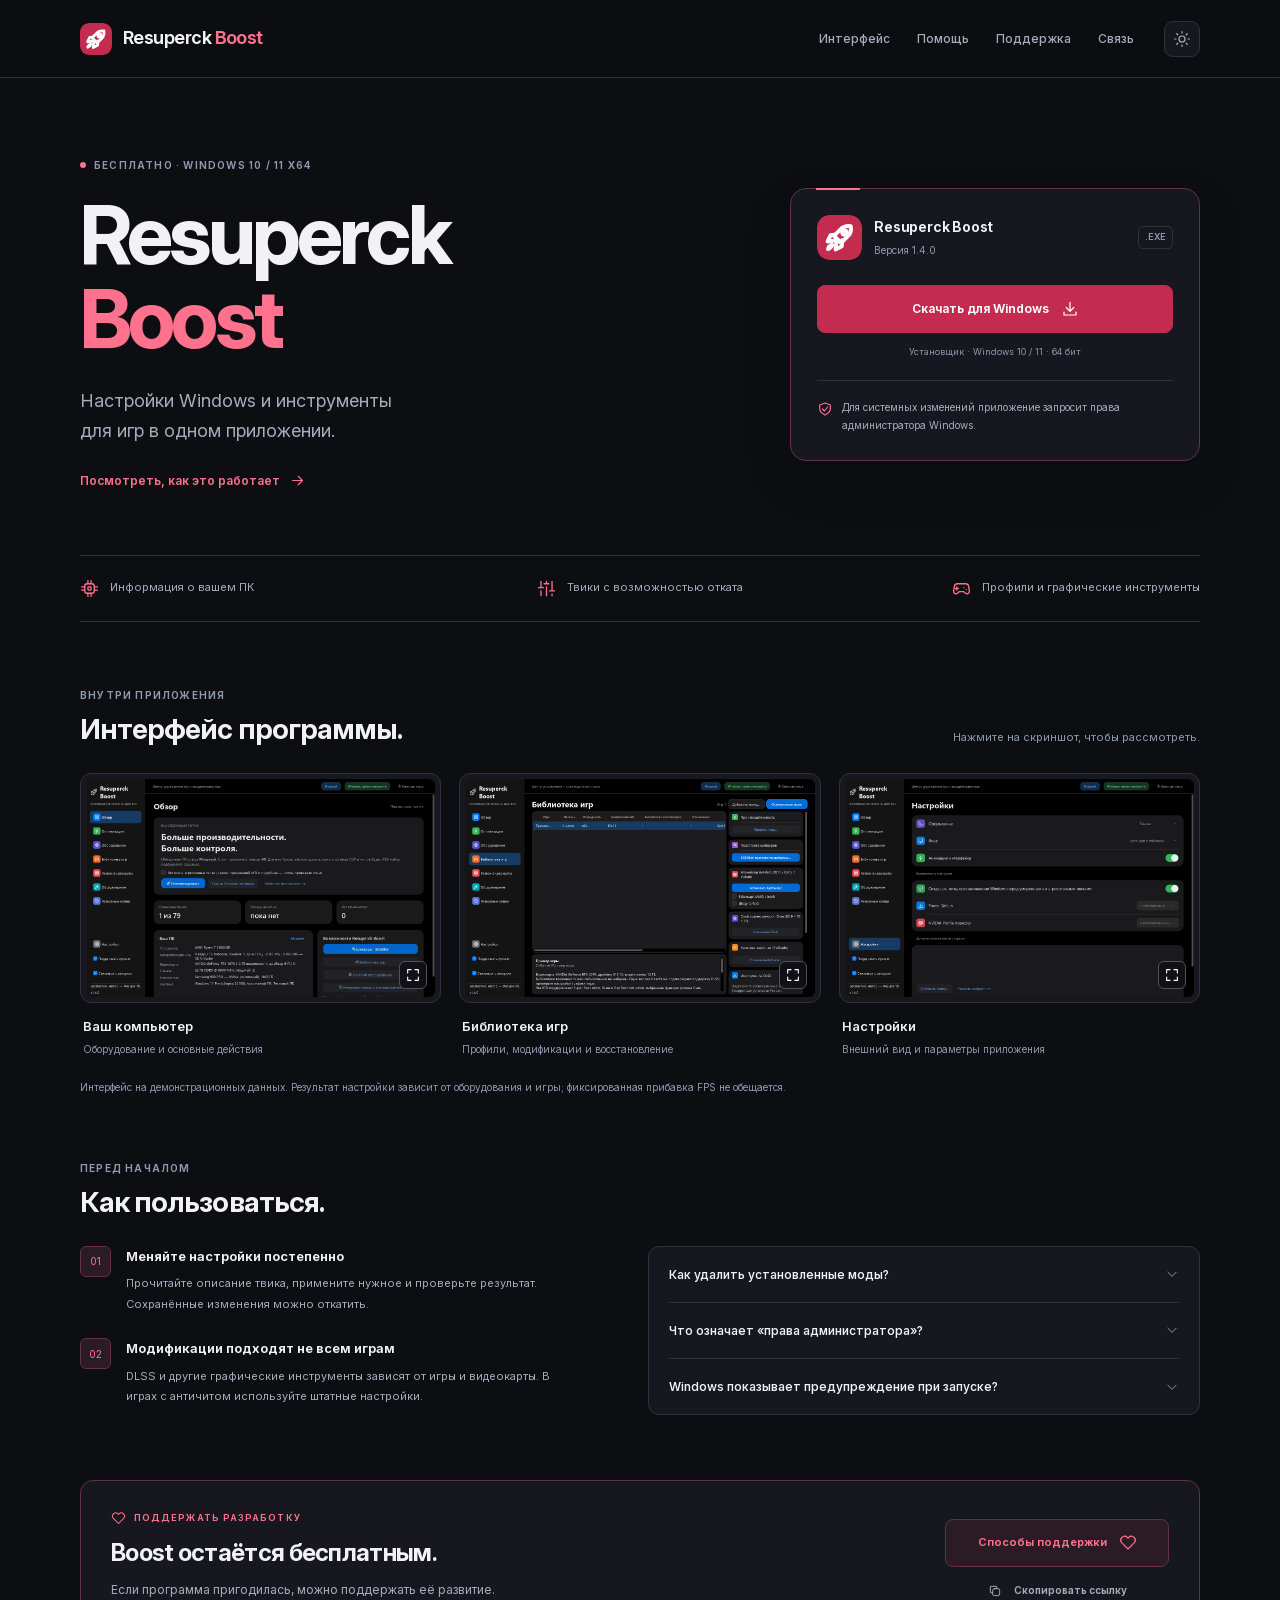
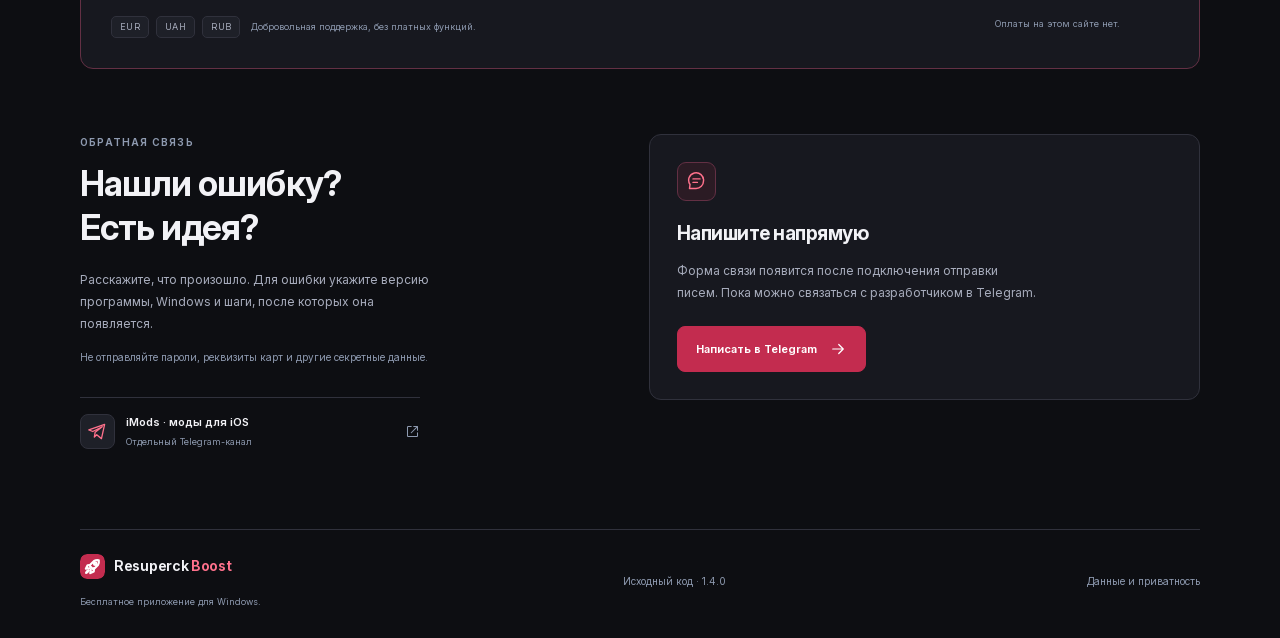
==== commit 980baa1e: "Update support currencies, typography and approved Search Console verification" ====
--- a/index.html
+++ b/index.html
@@ -5,15 +5,30 @@
   <meta name="viewport" content="width=device-width, initial-scale=1">
   <meta name="color-scheme" content="dark light">
   <meta name="theme-color" content="#0d0e12">
+  <meta name="author" content="Resuperck">
   <title>Resuperck Boost — настройки Windows и инструменты для игр</title>
   <meta name="description" content="Resuperck Boost: информация о компьютере, настройки Windows, игровые профили и графические инструменты. Бесплатно для Windows 10 / 11 x64.">
+  <link rel="canonical" href="https://resuperck.pages.dev/">
   <meta property="og:type" content="website">
+  <meta property="og:url" content="https://resuperck.pages.dev/">
   <meta property="og:locale" content="ru_RU">
   <meta property="og:site_name" content="Resuperck Boost">
   <meta property="og:title" content="Resuperck Boost — ваш ПК, ваши настройки">
   <meta property="og:description" content="Настройки Windows и инструменты для игр в одном бесплатном приложении.">
   <meta name="twitter:card" content="summary">
   <link rel="icon" href="assets/rocket.svg" type="image/svg+xml">
+  <script type="application/ld+json">
+  {
+    "@context": "https://schema.org",
+    "@type": "WebSite",
+    "@id": "https://resuperck.pages.dev/#website",
+    "url": "https://resuperck.pages.dev/",
+    "name": "Resuperck Boost",
+    "alternateName": "Resuperck",
+    "inLanguage": "ru",
+    "sameAs": ["https://github.com/kluchkoartem3-hash/resuperck-boost"]
+  }
+  </script>
   <script>try{const t=localStorage.getItem('resuperck-theme');if(t==='dark'||t==='light')document.documentElement.dataset.theme=t;}catch(_){}</script>
   <link rel="stylesheet" href="style.css">
   <script src="site-config.js" defer></script>
@@ -61,7 +76,7 @@
       <details><summary>Что означает «права администратора»?<svg class="icon" aria-hidden="true"><use href="#i-chevron"/></svg></summary><div class="faq-answer"><p>Это разрешения Windows для изменения системных параметров. Они доступны пользователю после подтверждения UAC и не означают аккаунт разработчика. Запускать сами игры с повышенными правами обычно не требуется.</p></div></details>
       <details><summary>Windows показывает предупреждение при запуске?<svg class="icon" aria-hidden="true"><use href="#i-chevron"/></svg></summary><div class="faq-answer"><p>Проверяйте источник загрузки и имя файла. Предупреждение о неизвестном издателе само по себе не подтверждает безопасность программы. Если есть сомнения, не запускайте файл и напишите разработчику через раздел связи ниже.</p></div></details>
     </div></div></section>
-    <section class="section wrap support-section" id="support" aria-labelledby="support-title"><div class="support-card"><div class="support-copy"><p class="eyebrow"><svg class="icon" aria-hidden="true"><use href="#i-heart"/></svg>Поддержать разработку</p><h2 id="support-title">Boost остаётся бесплатным.</h2><p>Если программа пригодилась, можно поддержать её развитие.</p><div class="currency-tags"><span>EUR</span><span>UAH</span><small>Добровольная поддержка, без платных функций.</small></div></div><div class="support-actions"><a class="button button-secondary telegram-link" id="support-open" href="https://t.me/+5vmAXVRWfHNkZTM0" aria-haspopup="dialog">Способы поддержки<svg class="icon" aria-hidden="true"><use href="#i-heart"/></svg></a><button type="button" class="button button-copy" id="copy-link"><svg class="icon" aria-hidden="true"><use href="#i-copy"/></svg><span>Скопировать ссылку</span></button><p>Оплаты на этом сайте нет.</p></div></div></section>
+    <section class="section wrap support-section" id="support" aria-labelledby="support-title"><div class="support-card"><div class="support-copy"><p class="eyebrow"><svg class="icon" aria-hidden="true"><use href="#i-heart"/></svg>Поддержать разработку</p><h2 id="support-title">Boost остаётся бесплатным.</h2><p>Если программа пригодилась, можно поддержать её развитие.</p><div class="currency-tags"><span>EUR</span><span>UAH</span><span>RUB</span><small>Добровольная поддержка, без платных функций.</small></div></div><div class="support-actions"><button type="button" class="button button-secondary" id="support-open" aria-haspopup="dialog">Способы поддержки<svg class="icon" aria-hidden="true"><use href="#i-heart"/></svg></button><button type="button" class="button button-copy" id="copy-link"><svg class="icon" aria-hidden="true"><use href="#i-copy"/></svg><span>Скопировать ссылку</span></button><p>Оплаты на этом сайте нет.</p></div></div></section>
     <section class="section wrap contact-section" id="contact" aria-labelledby="contact-title"><div class="contact-intro"><p class="eyebrow">Обратная связь</p><h2 id="contact-title">Нашли ошибку?<br>Есть идея?</h2><p>Расскажите, что произошло. Для ошибки укажите версию программы, Windows и шаги, после которых она появляется.</p><p class="contact-warning">Не отправляйте пароли, реквизиты карт и другие секретные данные.</p><a class="community-link" href="https://t.me/iMods_ipa" target="_blank" rel="noopener noreferrer"><span class="mini-icon"><svg class="icon" aria-hidden="true"><use href="#i-telegram"/></svg></span><span><strong>iMods · моды для iOS</strong><small>Отдельный Telegram-канал</small></span><svg class="icon" aria-hidden="true"><use href="#i-external"/></svg></a></div><div class="contact-panel"><div class="contact-unavailable" id="contact-unavailable"><span class="contact-symbol"><svg class="icon" aria-hidden="true"><use href="#i-message"/></svg></span><h3>Напишите напрямую</h3><p>Форма связи появится после подключения отправки писем. Пока можно связаться с разработчиком в Telegram.</p><a class="button button-primary contact-telegram-link" href="https://t.me/supernaturalizm" target="_blank" rel="noopener noreferrer">Написать в Telegram<svg class="icon" aria-hidden="true"><use href="#i-arrow"/></svg></a></div><form id="contact-form" class="contact-form" aria-describedby="contact-status" hidden><fieldset id="contact-fields"><legend class="sr-only">Сообщение разработчику</legend><div class="field"><label for="reply-email">Ваша почта для ответа</label><input id="reply-email" name="replyEmail" type="email" autocomplete="email" maxlength="254" placeholder="you@example.com" required></div><div class="field"><label for="message-subject">Тема</label><input id="message-subject" name="subject" type="text" minlength="3" maxlength="120" placeholder="Например, ошибка в библиотеке игр" required></div><div class="field"><label for="message-body">Сообщение</label><textarea id="message-body" name="message" minlength="10" maxlength="5000" rows="5" placeholder="Что произошло и как это повторить?" required aria-describedby="message-count"></textarea><span id="message-count" class="field-hint">0 / 5000</span></div><div class="honeypot" aria-hidden="true"><label for="contact-website">Не заполняйте это поле</label><input id="contact-website" name="website" type="text" tabindex="-1" autocomplete="off"></div><button class="button button-primary" id="contact-submit" type="submit">Отправить сообщение<svg class="icon" aria-hidden="true"><use href="#i-arrow"/></svg></button><p class="form-note">Отправляя сообщение, вы передаёте указанную почту и текст разработчику для ответа.</p></fieldset><p id="contact-status" class="form-status" role="status" aria-live="polite"></p></form></div></section>
   </main>
   <footer class="site-footer wrap"><div><a class="brand footer-brand" href="#"><img src="assets/rocket.svg" width="25" height="25" alt=""><span>Resuperck <b>Boost</b></span></a><p>Бесплатное приложение для Windows.</p></div><a class="footer-link" href="https://github.com/kluchkoartem3-hash/resuperck-boost/releases/download/v1.4.0/ResuperckBoost-1.4.0-sources.zip" download>Исходный код · 1.4.0</a><button type="button" class="footer-link" id="privacy-button">Данные и приватность</button></footer>
@@ -75,7 +90,7 @@
       <div class="support-method" id="support-monobank"><div><h3>Банка monobank <span>UAH</span></h3><p>Поддержка через страницу Банки.</p></div><a class="button button-secondary" target="_blank" rel="noopener noreferrer" hidden>Открыть Банку<svg class="icon" aria-hidden="true"><use href="#i-external"/></svg></a><span class="method-status">Ссылка ещё не добавлена</span></div>
       <div class="support-method" id="support-boosty"><div><h3>Boosty <span>RUB</span></h3><p>Поддержка через страницу автора.</p></div><a class="button button-secondary" target="_blank" rel="noopener noreferrer" hidden>Открыть Boosty<svg class="icon" aria-hidden="true"><use href="#i-external"/></svg></a><span class="method-status">Приём рублей пока не подключён</span></div>
     </div>
-    <div class="support-fallback"><p>Реквизиты, которыми уже можно воспользоваться:</p><a class="button button-primary telegram-link" href="https://t.me/+5vmAXVRWfHNkZTM0" target="_blank" rel="noopener noreferrer">Реквизиты в Telegram<svg class="icon" aria-hidden="true"><use href="#i-external"/></svg></a></div>
+
     <p class="support-dialog-note">Перевод оформляется на стороне выбранного сервиса. Этот сайт не принимает данные карт.</p>
   </dialog>
   <dialog id="privacy-dialog" aria-labelledby="privacy-title"><div class="dialog-top"><h2 id="privacy-title">Данные и приватность</h2><button class="icon-button" type="button" id="privacy-close" aria-label="Закрыть"><svg class="icon" aria-hidden="true"><use href="#i-close"/></svg></button></div><div class="dialog-content"><p>На странице нет платёжных форм, регистрации и сторонней аналитики. Выбор темы сохраняется в локальном хранилище браузера.</p><p id="privacy-contact-text">Форма связи пока не подключена. Личная связь с разработчиком открывается в Telegram.</p><p>Ссылки поддержки и Telegram открывают внешние сервисы, где действуют их условия и настройки приватности. Инфраструктура сайта и доставки сообщений также обрабатывает технические запросы.</p><p>Поддержка добровольная. Данные карты, пароли, коды подтверждения и приватные ключи на этом сайте не запрашиваются.</p></div><button class="button button-primary button-wide" type="button" id="privacy-done">Понятно</button></dialog>
--- a/style.css
+++ b/style.css
@@ -1,9 +1,10 @@
 @charset "UTF-8";
+@font-face{font-family:InterVariable;font-style:normal;font-weight:100 900;font-display:swap;src:url("assets/fonts/InterVariable.woff2") format("woff2")}
 [hidden]{display:none!important}
 .support-dialog{width:min(620px,calc(100% - 32px));max-height:calc(100dvh - 32px);overflow-y:auto}.support-dialog .dialog-top h2{font-size:clamp(20px,4vw,26px);line-height:1.25}.support-dialog-intro,.support-dialog-note{font-size:13px;color:var(--muted);line-height:1.65}.support-dialog-intro{margin-bottom:20px}.support-methods{display:grid;gap:12px}.support-method{display:flex;align-items:center;flex-wrap:wrap;gap:14px;border:1px solid var(--line);background:var(--surface-soft);border-radius:12px;padding:17px}.support-method>div{flex:1 1 230px;min-width:0}.support-method h3{display:flex;align-items:center;gap:10px;font-size:15px;line-height:1.4}.support-method h3 span{font-size:10px;font-weight:600;color:var(--accent);border:1px solid var(--accent-line);border-radius:5px;padding:2px 6px}.support-method p{font-size:12px;line-height:1.6;color:var(--muted);margin-top:5px}.support-method .button{font-size:12px;min-height:40px}.method-status{font-size:11px;color:var(--muted)}.support-fallback{margin-top:22px;padding-top:20px;border-top:1px solid var(--line)}.support-fallback p{font-size:12px;color:var(--muted);margin-bottom:12px}.support-fallback .button{width:100%;font-size:13px}.support-dialog-note{font-size:11px;margin-top:15px}
 :root{color-scheme:dark;--bg:#0d0e12;--surface:#17181f;--surface-soft:#1e2028;--header:rgba(13,14,18,.9);--text:#f2f2f6;--muted:#a7acbc;--faint:#8e9ab0;--line:#30313c;--accent:#ff718c;--accent-hover:#ff94a9;--accent-soft:#2b1b24;--accent-line:#633044;--solid:#c32c4f;--solid-hover:#ac2444;--shadow:0 20px 50px rgba(0,0,0,.14);--wrap:1120px}
 :root[data-theme=light]{color-scheme:light;--bg:#f7f7fa;--surface:#fff;--surface-soft:#f1f2f6;--header:rgba(247,247,250,.9);--text:#1b2030;--muted:#596479;--faint:#627086;--line:#dddfe8;--accent:#ac1e41;--accent-hover:#861633;--accent-soft:#f9edf1;--accent-line:#e2b4c1;--solid:#b52447;--solid-hover:#9e1b3b;--shadow:0 20px 50px rgba(30,25,40,.04)}
-*,*::before,*::after{box-sizing:border-box}html{scroll-behavior:smooth;scroll-padding-top:100px}body{margin:0;background:var(--bg);color:var(--text);font-family:-apple-system,BlinkMacSystemFont,"Segoe UI",sans-serif;font-size:16px;line-height:1.6;-webkit-font-smoothing:antialiased}a{color:inherit;text-decoration:none}button,input,textarea{font:inherit}button{cursor:pointer}button:disabled{cursor:not-allowed}a,button,summary{touch-action:manipulation;-webkit-tap-highlight-color:transparent}a:focus-visible,button:focus-visible,summary:focus-visible{outline:2px solid var(--accent);outline-offset:5px;border-radius:5px}h1,h2,h3,p,figure{margin:0}img{display:block;max-width:100%}.wrap{width:min(var(--wrap),calc(100% - 64px));margin-inline:auto}.icon{display:inline-block;flex-shrink:0;width:22px;height:22px;fill:none;stroke:currentColor;stroke-width:1.65;stroke-linecap:round;stroke-linejoin:round;vertical-align:middle}.svg-library{position:absolute;width:0;height:0;overflow:hidden}.skip-link{position:fixed;z-index:100;left:20px;top:-80px;background:var(--surface);color:var(--accent);border:1px solid var(--accent-line);padding:12px 20px;border-radius:8px}.skip-link:focus{top:14px}.sr-only,.theme-label{position:absolute;width:1px;height:1px;padding:0;border:0;overflow:hidden;clip-path:inset(50%);white-space:nowrap}.site-header{position:sticky;z-index:20;top:0;background:var(--header);border-bottom:1px solid var(--line);-webkit-backdrop-filter:blur(20px);backdrop-filter:blur(20px)}.header-inner{display:flex;align-items:center;gap:30px;min-height:77px}.brand{display:inline-flex;align-items:center;gap:11px;font-weight:650;font-size:18px;letter-spacing:-.55px;white-space:nowrap}.brand img{border-radius:8px}.brand b{font-weight:650;color:var(--accent)}nav{display:flex;gap:27px;margin-left:auto}nav a{color:var(--muted);font-weight:500;font-size:12px;padding:10px 0;transition:color .18s}nav a:hover{color:var(--accent)}.theme-toggle,.icon-button{display:grid;place-items:center;border:1px solid var(--line);background:var(--surface);color:var(--muted);width:36px;height:36px;flex-shrink:0;border-radius:9px;transition:color .18s,border-color .18s,background .18s}.theme-toggle .icon{width:18px;height:18px}.theme-toggle:hover,.icon-button:hover{color:var(--accent);border-color:var(--accent-line);background:var(--accent-soft)}.hero{display:grid;grid-template-columns:minmax(0,1.25fr) minmax(0,.8fr);align-items:center;gap:70px;padding-top:79px;padding-bottom:62px}.hero-copy{min-width:0}.eyebrow{display:flex;align-items:center;gap:8px;font-size:10px;font-weight:650;letter-spacing:.12em;text-transform:uppercase;color:var(--faint)}.red-dot{display:inline-block;width:6px;height:6px;background:var(--accent);border-radius:50%;flex-shrink:0}.hero .eyebrow{margin-bottom:20px}h1{font-size:clamp(54px,6.3vw,82px);font-weight:740;letter-spacing:-3.8px;line-height:1.04}h1 span{display:block;color:var(--accent)}.hero-description{color:var(--muted);font-size:18px;line-height:1.7;margin-top:25px}.hero .text-link{margin-top:24px}.text-link{display:inline-flex;align-items:center;gap:9px;font-size:12px;font-weight:600;color:var(--accent);transition:gap .18s,color .18s}.text-link:hover{gap:13px;color:var(--accent-hover)}.text-link .icon{width:17px;height:17px}.download-card{border:1px solid var(--accent-line);border-radius:16px;background:var(--surface);padding:26px;box-shadow:var(--shadow);min-width:0;position:relative}.download-card::before{content:"";position:absolute;top:-1px;left:25px;width:44px;border-top:2px solid var(--accent)}.release-top{display:flex;align-items:center;gap:12px;margin-bottom:25px}.release-top img{border-radius:12px}.release-top strong{font-size:14px;font-weight:650;line-height:1.4;display:block;letter-spacing:-.2px}.release-top div span{font-size:10px;color:var(--faint);display:block;margin-top:5px}.file-label{font-size:9px;font-weight:600;color:var(--faint);border:1px solid var(--line);border-radius:5px;padding:3px 6px;margin-left:auto}.button{border:1px solid transparent;border-radius:8px;display:inline-flex;justify-content:center;align-items:center;gap:12px;padding:13px 18px;min-height:48px;font-size:12px;font-weight:650;line-height:1.5;text-align:center;transition:background .18s,border-color .18s,color .18s,transform .18s}.button .icon{width:18px;height:18px}.button-primary{color:#fff;background:var(--solid);border-color:var(--solid)}.button-primary:hover{background:var(--solid-hover);border-color:var(--solid-hover);transform:translateY(-1px)}.button-primary:active{transform:translateY(1px)}.button-primary:disabled{background:var(--surface-soft);border-color:var(--line);color:var(--faint);transform:none}.button-wide{width:100%}.download-meta{font-size:9px;line-height:1.6;color:var(--faint);text-align:center;margin-top:12px}.download-note{display:flex;gap:9px;border-top:1px solid var(--line);padding-top:18px;margin-top:21px;color:var(--muted)}.download-note .icon{width:16px;height:16px;margin-top:2px;color:var(--accent)}.download-note p{font-size:10px;line-height:1.75}.feature-strip{display:grid;grid-template-columns:repeat(3,minmax(0,1fr));border-top:1px solid var(--line);border-bottom:1px solid var(--line);padding-block:23px;gap:25px}.feature-strip>div{display:flex;align-items:center;gap:11px;min-width:0}.feature-strip>div:nth-child(2){justify-content:center}.feature-strip>div:last-child{justify-content:flex-end}.feature-strip .icon{color:var(--accent);width:19px;height:19px}.feature-strip span{font-size:11px;color:var(--muted)}.section{padding-top:65px;padding-bottom:0}.section-heading{display:flex;justify-content:space-between;align-items:flex-end;gap:25px;margin-bottom:26px}.section-heading .eyebrow{margin-bottom:9px}h2{font-size:28px;font-weight:680;letter-spacing:-.95px;line-height:1.25}.section-heading>p{color:var(--faint);font-size:11px}.screenshot-grid{display:grid;grid-template-columns:repeat(3,minmax(0,1fr));gap:18px}.screenshot-grid figure{min-width:0}.screenshot-button{position:relative;width:100%;display:block;background:var(--surface);padding:5px;border:1px solid var(--line);border-radius:11px;overflow:hidden;transition:border-color .2s,transform .2s,box-shadow .2s}.screenshot-button:hover{border-color:var(--accent-line);transform:translateY(-3px);box-shadow:var(--shadow)}.screenshot-button:active{transform:translateY(0)}.screenshot-button>img{width:100%;height:auto;aspect-ratio:16/10;object-fit:cover;object-position:top;border-radius:6px;display:block;background:var(--surface-soft)}.expand-mark{position:absolute;bottom:13px;right:13px;display:grid;place-items:center;width:28px;height:28px;background:rgba(15,16,22,.88);color:#fff;border:1px solid #55505b;border-radius:6px;transition:background .18s}.expand-mark .icon{width:16px;height:16px}.screenshot-button:hover .expand-mark{background:var(--solid);border-color:var(--solid)}figcaption{padding:13px 3px 0}figcaption strong{font-size:13px;font-weight:600;display:block}figcaption span{display:block;color:var(--faint);font-size:10px;margin-top:4px}.section-footnote{font-size:10px;color:var(--faint);margin-top:22px}.help-layout{display:grid;grid-template-columns:minmax(0,1fr) minmax(0,1.1fr);gap:66px}.quick-tips{display:flex;flex-direction:column;gap:24px}.quick-tips article{display:flex;align-items:flex-start;gap:15px}.tip-number{font-size:10px;line-height:1;letter-spacing:.04em;color:var(--accent);border:1px solid var(--accent-line);background:var(--accent-soft);border-radius:6px;display:grid;place-items:center;width:31px;height:31px;flex-shrink:0}.quick-tips h3{font-size:13px;font-weight:650;margin-bottom:7px}.quick-tips p{color:var(--muted);font-size:11px;line-height:1.85}.faq-list{padding:0 20px;background:var(--surface);border:1px solid var(--line);border-radius:11px;align-self:start}.faq-list details+details{border-top:1px solid var(--line)}.faq-list summary{list-style:none;display:flex;align-items:center;justify-content:space-between;gap:18px;font-size:12px;font-weight:550;cursor:pointer;padding:18px 0;transition:color .18s}.faq-list summary::-webkit-details-marker{display:none}.faq-list summary:hover{color:var(--accent)}.faq-list summary>.icon{width:14px;height:14px;color:var(--faint);transform:rotate(90deg);transition:transform .18s}.faq-list details[open] summary>.icon{transform:rotate(-90deg);color:var(--accent)}.faq-answer{color:var(--muted);font-size:11px;line-height:1.85;padding:0 20px 18px 0}.support-card{display:grid;grid-template-columns:minmax(0,1fr) auto;gap:48px;align-items:center;padding:30px;background:var(--surface);border:1px solid var(--accent-line);border-radius:13px}.support-copy .eyebrow{color:var(--accent);font-size:9px;margin-bottom:12px}.support-copy .eyebrow .icon{width:15px;height:15px}.support-copy h2{font-size:24px;letter-spacing:-.7px}.support-copy>p:not(.eyebrow){font-size:12px;color:var(--muted);line-height:1.8;max-width:600px;margin-top:11px}.currency-tags{display:flex;align-items:center;gap:7px;flex-wrap:wrap;margin-top:15px}.currency-tags>span{font-size:9px;line-height:1.4;letter-spacing:.04em;padding:4px 8px;background:var(--surface-soft);border:1px solid var(--line);border-radius:5px;color:var(--muted)}.currency-tags small{font-size:9px;color:var(--faint);margin-left:4px}.support-actions{display:flex;flex-direction:column;min-width:224px;align-items:stretch}.button-secondary{color:var(--accent);border-color:var(--accent-line);background:var(--accent-soft);font-size:11px}.button-secondary:hover{background:var(--surface-soft);border-color:var(--accent)}.button-copy{background:transparent;color:var(--muted);min-height:40px;font-size:10px;padding:10px;margin-top:4px}.button-copy:hover{color:var(--accent);background:var(--surface-soft)}.button-copy .icon{width:14px;height:14px}.support-actions>p{text-align:center;color:var(--faint);font-size:9px;margin-top:6px}.contact-section{display:grid;grid-template-columns:minmax(0,.85fr) minmax(0,1fr);gap:100px;padding-bottom:64px}.contact-intro .eyebrow{margin-bottom:12px}.contact-intro h2{font-size:35px;line-height:1.25}.contact-intro>p:not(.eyebrow){font-size:12px;color:var(--muted);line-height:1.85;max-width:360px;margin-top:19px}.contact-intro>p.contact-warning{font-size:10px;color:var(--faint);margin-top:13px}.community-link{display:flex;align-items:center;gap:11px;padding:16px 0;border-top:1px solid var(--line);margin-top:30px;max-width:340px;transition:color .18s}.community-link:hover{color:var(--accent)}.mini-icon{background:var(--surface-soft);color:var(--accent);width:35px;height:35px;display:grid;place-items:center;flex-shrink:0;border:1px solid var(--line);border-radius:8px}.mini-icon .icon{width:19px;height:19px}.community-link strong{display:block;font-size:11px;font-weight:600}.community-link small{display:block;font-size:9px;color:var(--faint);margin-top:3px}.community-link>.icon{margin-left:auto;width:15px;height:15px;color:var(--faint)}.contact-form{background:var(--surface);padding:25px;border:1px solid var(--line);border-radius:12px;min-width:0;position:relative}fieldset{border:0;padding:0;margin:0;min-width:0}.field{position:relative;margin-bottom:15px}.field label{font-size:11px;font-weight:550;display:block;margin-bottom:7px}.field input,.field textarea{display:block;width:100%;padding:10px 12px;border:1px solid var(--line);border-radius:6px;background:var(--bg);color:var(--text);font-size:12px;line-height:1.65;outline:none;transition:border-color .18s,box-shadow .18s}.field textarea{resize:vertical;min-height:124px;max-height:340px}.field input::placeholder,.field textarea::placeholder{color:var(--faint);opacity:1}.field input:focus,.field textarea:focus{border-color:var(--accent);box-shadow:0 0 0 2px var(--accent-soft)}.field input:disabled,.field textarea:disabled{opacity:.55}.field-hint{display:block;text-align:right;color:var(--faint);font-size:9px;margin-top:5px}.honeypot{position:absolute;width:1px;height:1px;overflow:hidden;clip-path:inset(50%);pointer-events:none}.contact-form .button{font-size:11px;min-height:43px;padding:11px 15px}.form-note{font-size:9px;color:var(--faint);line-height:1.75;margin-top:12px;max-width:400px}.form-status{font-size:11px;color:var(--muted);line-height:1.8;margin-top:14px}.form-status:empty{display:none}.form-status[data-state=success]{color:#76c8a8}.form-status[data-state=error]{color:var(--accent)}:root[data-theme=light] .form-status[data-state=success]{color:#257555}.site-footer{display:flex;align-items:center;justify-content:space-between;gap:25px;border-top:1px solid var(--line);padding-top:24px;padding-bottom:29px}.footer-brand{font-size:14px;letter-spacing:-.3px;gap:9px}.footer-brand img{border-radius:7px}.site-footer p{font-size:9px;color:var(--faint);margin-top:8px}.footer-link{font-size:10px;color:var(--faint);background:none;border:0;padding:10px 0;transition:color .18s}.footer-link:hover{color:var(--accent)}.toast{position:fixed;bottom:25px;left:50%;transform:translateX(-50%);z-index:50;max-width:calc(100% - 32px);width:max-content;background:var(--surface);color:var(--text);border:1px solid var(--accent-line);box-shadow:var(--shadow);border-radius:9px;padding:12px 18px;font-size:12px;line-height:1.6;text-align:center}.toast[hidden]{display:none}dialog{width:min(500px,calc(100% - 32px));max-height:calc(100dvh - 40px);border:1px solid var(--line);border-radius:13px;padding:25px;background:var(--surface);color:var(--text);box-shadow:0 25px 100px rgba(0,0,0,.4)}dialog::backdrop{background:rgba(0,0,0,.7);-webkit-backdrop-filter:blur(5px);backdrop-filter:blur(5px)}.dialog-top{display:flex;justify-content:space-between;align-items:flex-start;gap:18px;margin-bottom:18px}.dialog-top h2{font-size:21px;letter-spacing:-.6px;line-height:1.3}.icon-button{width:31px;height:31px;border-radius:7px}.icon-button .icon{width:17px;height:17px}.dialog-content{font-size:12px;color:var(--muted);line-height:1.85;margin-bottom:23px}.dialog-content p+p{margin-top:12px}.screenshot-dialog{width:min(1400px,calc(100% - 40px));padding:15px;max-height:calc(100dvh - 40px)}.lightbox-toolbar{display:flex;align-items:center;justify-content:space-between;gap:20px;margin-bottom:13px}.lightbox-toolbar p{font-size:12px;line-height:1.6;color:var(--muted)}#screenshot-image{width:100%;height:auto;max-height:calc(100dvh - 126px);object-fit:contain;border-radius:6px}.noscript-note{padding:12px 20px;background:var(--accent-soft);font-size:12px;color:var(--muted);text-align:center}
+*,*::before,*::after{box-sizing:border-box}html{scroll-behavior:smooth;scroll-padding-top:100px}body{margin:0;background:var(--bg);color:var(--text);font-family:-apple-system,BlinkMacSystemFont,"InterVariable",system-ui,"Segoe UI",sans-serif;font-optical-sizing:auto;font-size:16px;line-height:1.6;-webkit-font-smoothing:antialiased}a{color:inherit;text-decoration:none}button,input,textarea,select{font:inherit}button{cursor:pointer}button:disabled{cursor:not-allowed}a,button,summary{touch-action:manipulation;-webkit-tap-highlight-color:transparent}a:focus-visible,button:focus-visible,summary:focus-visible{outline:2px solid var(--accent);outline-offset:5px;border-radius:5px}h1,h2,h3,p,figure{margin:0}img{display:block;max-width:100%}.wrap{width:min(var(--wrap),calc(100% - 64px));margin-inline:auto}.icon{display:inline-block;flex-shrink:0;width:22px;height:22px;fill:none;stroke:currentColor;stroke-width:1.65;stroke-linecap:round;stroke-linejoin:round;vertical-align:middle}.svg-library{position:absolute;width:0;height:0;overflow:hidden}.skip-link{position:fixed;z-index:100;left:20px;top:-80px;background:var(--surface);color:var(--accent);border:1px solid var(--accent-line);padding:12px 20px;border-radius:8px}.skip-link:focus{top:14px}.sr-only,.theme-label{position:absolute;width:1px;height:1px;padding:0;border:0;overflow:hidden;clip-path:inset(50%);white-space:nowrap}.site-header{position:sticky;z-index:20;top:0;background:var(--header);border-bottom:1px solid var(--line);-webkit-backdrop-filter:blur(20px);backdrop-filter:blur(20px)}.header-inner{display:flex;align-items:center;gap:30px;min-height:77px}.brand{display:inline-flex;align-items:center;gap:11px;font-weight:650;font-size:18px;letter-spacing:-.55px;white-space:nowrap}.brand img{border-radius:8px}.brand b{font-weight:650;color:var(--accent)}nav{display:flex;gap:27px;margin-left:auto}nav a{color:var(--muted);font-weight:500;font-size:12px;padding:10px 0;transition:color .18s}nav a:hover{color:var(--accent)}.theme-toggle,.icon-button{display:grid;place-items:center;border:1px solid var(--line);background:var(--surface);color:var(--muted);width:36px;height:36px;flex-shrink:0;border-radius:9px;transition:color .18s,border-color .18s,background .18s}.theme-toggle .icon{width:18px;height:18px}.theme-toggle:hover,.icon-button:hover{color:var(--accent);border-color:var(--accent-line);background:var(--accent-soft)}.hero{display:grid;grid-template-columns:minmax(0,1.25fr) minmax(0,.8fr);align-items:center;gap:70px;padding-top:79px;padding-bottom:62px}.hero-copy{min-width:0}.eyebrow{display:flex;align-items:center;gap:8px;font-size:10px;font-weight:650;letter-spacing:.12em;text-transform:uppercase;color:var(--faint)}.red-dot{display:inline-block;width:6px;height:6px;background:var(--accent);border-radius:50%;flex-shrink:0}.hero .eyebrow{margin-bottom:20px}h1{font-size:clamp(54px,6.3vw,82px);font-weight:740;letter-spacing:-3.8px;line-height:1.04}h1 span{display:block;color:var(--accent)}.hero-description{color:var(--muted);font-size:18px;line-height:1.7;margin-top:25px}.hero .text-link{margin-top:24px}.text-link{display:inline-flex;align-items:center;gap:9px;font-size:12px;font-weight:600;color:var(--accent);transition:gap .18s,color .18s}.text-link:hover{gap:13px;color:var(--accent-hover)}.text-link .icon{width:17px;height:17px}.download-card{border:1px solid var(--accent-line);border-radius:16px;background:var(--surface);padding:26px;box-shadow:var(--shadow);min-width:0;position:relative}.download-card::before{content:"";position:absolute;top:-1px;left:25px;width:44px;border-top:2px solid var(--accent)}.release-top{display:flex;align-items:center;gap:12px;margin-bottom:25px}.release-top img{border-radius:12px}.release-top strong{font-size:14px;font-weight:650;line-height:1.4;display:block;letter-spacing:-.2px}.release-top div span{font-size:10px;color:var(--faint);display:block;margin-top:5px}.file-label{font-size:9px;font-weight:600;color:var(--faint);border:1px solid var(--line);border-radius:5px;padding:3px 6px;margin-left:auto}.button{border:1px solid transparent;border-radius:8px;display:inline-flex;justify-content:center;align-items:center;gap:12px;padding:13px 18px;min-height:48px;font-size:12px;font-weight:650;line-height:1.5;text-align:center;transition:background .18s,border-color .18s,color .18s,transform .18s}.button .icon{width:18px;height:18px}.button-primary{color:#fff;background:var(--solid);border-color:var(--solid)}.button-primary:hover{background:var(--solid-hover);border-color:var(--solid-hover);transform:translateY(-1px)}.button-primary:active{transform:translateY(1px)}.button-primary:disabled{background:var(--surface-soft);border-color:var(--line);color:var(--faint);transform:none}.button-wide{width:100%}.download-meta{font-size:9px;line-height:1.6;color:var(--faint);text-align:center;margin-top:12px}.download-note{display:flex;gap:9px;border-top:1px solid var(--line);padding-top:18px;margin-top:21px;color:var(--muted)}.download-note .icon{width:16px;height:16px;margin-top:2px;color:var(--accent)}.download-note p{font-size:10px;line-height:1.75}.feature-strip{display:grid;grid-template-columns:repeat(3,minmax(0,1fr));border-top:1px solid var(--line);border-bottom:1px solid var(--line);padding-block:23px;gap:25px}.feature-strip>div{display:flex;align-items:center;gap:11px;min-width:0}.feature-strip>div:nth-child(2){justify-content:center}.feature-strip>div:last-child{justify-content:flex-end}.feature-strip .icon{color:var(--accent);width:19px;height:19px}.feature-strip span{font-size:11px;color:var(--muted)}.section{padding-top:65px;padding-bottom:0}.section-heading{display:flex;justify-content:space-between;align-items:flex-end;gap:25px;margin-bottom:26px}.section-heading .eyebrow{margin-bottom:9px}h2{font-size:28px;font-weight:680;letter-spacing:-.95px;line-height:1.25}.section-heading>p{color:var(--faint);font-size:11px}.screenshot-grid{display:grid;grid-template-columns:repeat(3,minmax(0,1fr));gap:18px}.screenshot-grid figure{min-width:0}.screenshot-button{position:relative;width:100%;display:block;background:var(--surface);padding:5px;border:1px solid var(--line);border-radius:11px;overflow:hidden;transition:border-color .2s,transform .2s,box-shadow .2s}.screenshot-button:hover{border-color:var(--accent-line);transform:translateY(-3px);box-shadow:var(--shadow)}.screenshot-button:active{transform:translateY(0)}.screenshot-button>img{width:100%;height:auto;aspect-ratio:16/10;object-fit:cover;object-position:top;border-radius:6px;display:block;background:var(--surface-soft)}.expand-mark{position:absolute;bottom:13px;right:13px;display:grid;place-items:center;width:28px;height:28px;background:rgba(15,16,22,.88);color:#fff;border:1px solid #55505b;border-radius:6px;transition:background .18s}.expand-mark .icon{width:16px;height:16px}.screenshot-button:hover .expand-mark{background:var(--solid);border-color:var(--solid)}figcaption{padding:13px 3px 0}figcaption strong{font-size:13px;font-weight:600;display:block}figcaption span{display:block;color:var(--faint);font-size:10px;margin-top:4px}.section-footnote{font-size:10px;color:var(--faint);margin-top:22px}.help-layout{display:grid;grid-template-columns:minmax(0,1fr) minmax(0,1.1fr);gap:66px}.quick-tips{display:flex;flex-direction:column;gap:24px}.quick-tips article{display:flex;align-items:flex-start;gap:15px}.tip-number{font-size:10px;line-height:1;letter-spacing:.04em;color:var(--accent);border:1px solid var(--accent-line);background:var(--accent-soft);border-radius:6px;display:grid;place-items:center;width:31px;height:31px;flex-shrink:0}.quick-tips h3{font-size:13px;font-weight:650;margin-bottom:7px}.quick-tips p{color:var(--muted);font-size:11px;line-height:1.85}.faq-list{padding:0 20px;background:var(--surface);border:1px solid var(--line);border-radius:11px;align-self:start}.faq-list details+details{border-top:1px solid var(--line)}.faq-list summary{list-style:none;display:flex;align-items:center;justify-content:space-between;gap:18px;font-size:12px;font-weight:550;cursor:pointer;padding:18px 0;transition:color .18s}.faq-list summary::-webkit-details-marker{display:none}.faq-list summary:hover{color:var(--accent)}.faq-list summary>.icon{width:14px;height:14px;color:var(--faint);transform:rotate(90deg);transition:transform .18s}.faq-list details[open] summary>.icon{transform:rotate(-90deg);color:var(--accent)}.faq-answer{color:var(--muted);font-size:11px;line-height:1.85;padding:0 20px 18px 0}.support-card{display:grid;grid-template-columns:minmax(0,1fr) auto;gap:48px;align-items:center;padding:30px;background:var(--surface);border:1px solid var(--accent-line);border-radius:13px}.support-copy .eyebrow{color:var(--accent);font-size:9px;margin-bottom:12px}.support-copy .eyebrow .icon{width:15px;height:15px}.support-copy h2{font-size:24px;letter-spacing:-.7px}.support-copy>p:not(.eyebrow){font-size:12px;color:var(--muted);line-height:1.8;max-width:600px;margin-top:11px}.currency-tags{display:flex;align-items:center;gap:7px;flex-wrap:wrap;margin-top:15px}.currency-tags>span{font-size:9px;line-height:1.4;letter-spacing:.04em;padding:4px 8px;background:var(--surface-soft);border:1px solid var(--line);border-radius:5px;color:var(--muted)}.currency-tags small{font-size:9px;color:var(--faint);margin-left:4px}.support-actions{display:flex;flex-direction:column;min-width:224px;align-items:stretch}.button-secondary{color:var(--accent);border-color:var(--accent-line);background:var(--accent-soft);font-size:11px}.button-secondary:hover{background:var(--surface-soft);border-color:var(--accent)}.button-copy{background:transparent;color:var(--muted);min-height:40px;font-size:10px;padding:10px;margin-top:4px}.button-copy:hover{color:var(--accent);background:var(--surface-soft)}.button-copy .icon{width:14px;height:14px}.support-actions>p{text-align:center;color:var(--faint);font-size:9px;margin-top:6px}.contact-section{display:grid;grid-template-columns:minmax(0,.85fr) minmax(0,1fr);gap:100px;padding-bottom:64px}.contact-intro .eyebrow{margin-bottom:12px}.contact-intro h2{font-size:35px;line-height:1.25}.contact-intro>p:not(.eyebrow){font-size:12px;color:var(--muted);line-height:1.85;max-width:360px;margin-top:19px}.contact-intro>p.contact-warning{font-size:10px;color:var(--faint);margin-top:13px}.community-link{display:flex;align-items:center;gap:11px;padding:16px 0;border-top:1px solid var(--line);margin-top:30px;max-width:340px;transition:color .18s}.community-link:hover{color:var(--accent)}.mini-icon{background:var(--surface-soft);color:var(--accent);width:35px;height:35px;display:grid;place-items:center;flex-shrink:0;border:1px solid var(--line);border-radius:8px}.mini-icon .icon{width:19px;height:19px}.community-link strong{display:block;font-size:11px;font-weight:600}.community-link small{display:block;font-size:9px;color:var(--faint);margin-top:3px}.community-link>.icon{margin-left:auto;width:15px;height:15px;color:var(--faint)}.contact-form{background:var(--surface);padding:25px;border:1px solid var(--line);border-radius:12px;min-width:0;position:relative}fieldset{border:0;padding:0;margin:0;min-width:0}.field{position:relative;margin-bottom:15px}.field label{font-size:11px;font-weight:550;display:block;margin-bottom:7px}.field input,.field textarea{display:block;width:100%;padding:10px 12px;border:1px solid var(--line);border-radius:6px;background:var(--bg);color:var(--text);font-size:12px;line-height:1.65;outline:none;transition:border-color .18s,box-shadow .18s}.field textarea{resize:vertical;min-height:124px;max-height:340px}.field input::placeholder,.field textarea::placeholder{color:var(--faint);opacity:1}.field input:focus,.field textarea:focus{border-color:var(--accent);box-shadow:0 0 0 2px var(--accent-soft)}.field input:disabled,.field textarea:disabled{opacity:.55}.field-hint{display:block;text-align:right;color:var(--faint);font-size:9px;margin-top:5px}.honeypot{position:absolute;width:1px;height:1px;overflow:hidden;clip-path:inset(50%);pointer-events:none}.contact-form .button{font-size:11px;min-height:43px;padding:11px 15px}.form-note{font-size:9px;color:var(--faint);line-height:1.75;margin-top:12px;max-width:400px}.form-status{font-size:11px;color:var(--muted);line-height:1.8;margin-top:14px}.form-status:empty{display:none}.form-status[data-state=success]{color:#76c8a8}.form-status[data-state=error]{color:var(--accent)}:root[data-theme=light] .form-status[data-state=success]{color:#257555}.site-footer{display:flex;align-items:center;justify-content:space-between;gap:25px;border-top:1px solid var(--line);padding-top:24px;padding-bottom:29px}.footer-brand{font-size:14px;letter-spacing:-.3px;gap:9px}.footer-brand img{border-radius:7px}.site-footer p{font-size:9px;color:var(--faint);margin-top:8px}.footer-link{font-size:10px;color:var(--faint);background:none;border:0;padding:10px 0;transition:color .18s}.footer-link:hover{color:var(--accent)}.toast{position:fixed;bottom:25px;left:50%;transform:translateX(-50%);z-index:50;max-width:calc(100% - 32px);width:max-content;background:var(--surface);color:var(--text);border:1px solid var(--accent-line);box-shadow:var(--shadow);border-radius:9px;padding:12px 18px;font-size:12px;line-height:1.6;text-align:center}.toast[hidden]{display:none}dialog{width:min(500px,calc(100% - 32px));max-height:calc(100dvh - 40px);border:1px solid var(--line);border-radius:13px;padding:25px;background:var(--surface);color:var(--text);box-shadow:0 25px 100px rgba(0,0,0,.4)}dialog::backdrop{background:rgba(0,0,0,.7);-webkit-backdrop-filter:blur(5px);backdrop-filter:blur(5px)}.dialog-top{display:flex;justify-content:space-between;align-items:flex-start;gap:18px;margin-bottom:18px}.dialog-top h2{font-size:21px;letter-spacing:-.6px;line-height:1.3}.icon-button{width:31px;height:31px;border-radius:7px}.icon-button .icon{width:17px;height:17px}.dialog-content{font-size:12px;color:var(--muted);line-height:1.85;margin-bottom:23px}.dialog-content p+p{margin-top:12px}.screenshot-dialog{width:min(1400px,calc(100% - 40px));padding:15px;max-height:calc(100dvh - 40px)}.lightbox-toolbar{display:flex;align-items:center;justify-content:space-between;gap:20px;margin-bottom:13px}.lightbox-toolbar p{font-size:12px;line-height:1.6;color:var(--muted)}#screenshot-image{width:100%;height:auto;max-height:calc(100dvh - 126px);object-fit:contain;border-radius:6px}.noscript-note{padding:12px 20px;background:var(--accent-soft);font-size:12px;color:var(--muted);text-align:center}
 @media(max-width:1000px){.hero{gap:42px;padding-top:62px;padding-bottom:51px;grid-template-columns:minmax(0,1.1fr) minmax(0,.9fr)}h1{font-size:69px;letter-spacing:-3px}.hero-description{font-size:16px}.download-card{padding:22px}.feature-strip{gap:18px}.feature-strip span{font-size:10px}.feature-strip>div{gap:9px}.help-layout{gap:38px}.contact-section{gap:62px}.support-card{gap:32px}.support-copy h2{font-size:22px}.support-copy>p:not(.eyebrow){font-size:11px}.currency-tags small{font-size:8px}.support-actions{min-width:205px}.section{padding-top:57px}.screenshot-grid{gap:14px}figcaption strong{font-size:12px}figcaption span{font-size:9px}}
 @media(max-width:760px){.wrap{width:calc(100% - 40px)}.header-inner{gap:20px;min-height:69px}.brand{font-size:16px;gap:8px}.brand img{width:29px;height:29px}nav{gap:18px}nav a{font-size:10px}.theme-toggle{width:33px;height:33px}.hero{gap:29px;padding-top:52px;padding-bottom:43px;grid-template-columns:minmax(0,1fr) minmax(0,.95fr)}h1{font-size:58px;letter-spacing:-2.6px}.hero .eyebrow{font-size:8px;letter-spacing:.07em;gap:6px;margin-bottom:19px}.hero-description{font-size:14px;margin-top:20px;line-height:1.8}.desktop-break{display:none}.hero .text-link{font-size:10px;margin-top:20px}.download-card{padding:19px}.release-top{gap:10px;margin-bottom:22px}.release-top img{width:38px;height:38px;border-radius:10px}.release-top strong{font-size:12px}.release-top div span{font-size:9px}.file-label{display:none}.download-card .button{font-size:10px;padding-inline:12px;gap:9px;min-height:44px}.download-card .button .icon{width:16px;height:16px}.download-meta{font-size:8px}.download-note{margin-top:17px;padding-top:15px;gap:7px}.download-note p{font-size:9px}.feature-strip{gap:18px;padding-block:19px}.feature-strip span{font-size:9px;line-height:1.65}.feature-strip .icon{width:17px;height:17px}.section{padding-top:45px}.section-heading{gap:20px;margin-bottom:22px}h2{font-size:25px}.section-heading>p{font-size:9px;max-width:160px;text-align:right}.eyebrow{font-size:9px}.screenshot-grid{gap:12px}.screenshot-button{padding:4px;border-radius:9px}.screenshot-button>img{border-radius:5px}.expand-mark{width:23px;height:23px;bottom:10px;right:10px;border-radius:5px}.expand-mark .icon{width:13px;height:13px}figcaption{padding-top:10px}figcaption strong{font-size:11px}figcaption span{font-size:8px;line-height:1.7}.section-footnote{font-size:9px;line-height:1.8;margin-top:19px}.help-layout{gap:30px;grid-template-columns:minmax(0,1fr)}.quick-tips{display:grid;grid-template-columns:repeat(2,minmax(0,1fr));gap:25px}.quick-tips article{gap:11px}.quick-tips h3{font-size:12px}.quick-tips p{font-size:10px;line-height:1.85}.tip-number{width:28px;height:28px;font-size:9px}.faq-list summary{font-size:11px;padding-block:18px}.faq-answer{font-size:10px}.support-card{grid-template-columns:minmax(0,1fr);gap:22px;padding:25px}.support-copy h2{font-size:24px}.support-copy>p:not(.eyebrow){font-size:12px}.support-actions{align-items:flex-start;min-width:0;display:grid;grid-template-columns:auto auto;gap:0 18px;justify-content:start}.support-actions .button{font-size:10px;min-height:43px}.support-actions .button-copy{margin:0}.support-actions>p{grid-column:1;font-size:8px;text-align:left;margin-top:9px}.contact-section{grid-template-columns:minmax(0,.8fr) minmax(0,1fr);gap:34px;padding-bottom:49px}.contact-intro h2{font-size:29px}.contact-intro>p:not(.eyebrow){font-size:11px;margin-top:17px}.contact-intro>p.contact-warning{font-size:9px;margin-top:12px}.community-link{margin-top:24px;gap:9px}.community-link strong{font-size:10px}.community-link small{font-size:8px}.community-link .mini-icon{width:31px;height:31px}.community-link>.icon{width:13px;height:13px}.contact-form{padding:20px}.field input,.field textarea{font-size:11px}.field label{font-size:10px}.form-note{font-size:8px}.contact-form .button{font-size:10px}.form-status{font-size:10px}}
 @media(max-width:560px){html{scroll-padding-top:115px}.wrap{width:calc(100% - 36px)}.header-inner{flex-wrap:wrap;justify-content:space-between;gap:0;padding-top:13px;padding-bottom:9px;min-height:98px}.brand{font-size:17px}.brand img{width:30px;height:30px}nav{width:100%;order:3;justify-content:center;gap:26px;margin:5px 0 -4px}nav a{font-size:10px;padding:7px 0}.theme-toggle{width:32px;height:32px}.theme-toggle .icon{width:16px;height:16px}.hero{grid-template-columns:minmax(0,1fr);gap:28px;padding-top:35px;padding-bottom:32px}.hero .eyebrow{font-size:9px;letter-spacing:.08em;margin-bottom:16px}h1{font-size:60px;letter-spacing:-2.8px;line-height:1.04}h1 span{display:inline}.hero-description{font-size:15px;line-height:1.75;margin-top:19px;max-width:330px}.hero .text-link{font-size:11px;margin-top:18px}.download-card{padding:22px;max-width:100%;width:100%}.release-top{margin-bottom:21px}.release-top img{width:40px;height:40px}.release-top strong{font-size:13px}.release-top div span{font-size:9px}.file-label{display:block;font-size:8px}.download-card .button{font-size:12px;min-height:46px}.download-meta{font-size:9px;margin-top:10px}.download-note{padding-top:15px;margin-top:17px;gap:9px}.download-note .icon{width:15px;height:15px}.download-note p{font-size:10px}.feature-strip{grid-template-columns:minmax(0,1fr);gap:16px;padding-block:22px}.feature-strip>div:nth-child(n){justify-content:flex-start;gap:11px}.feature-strip span{font-size:11px}.feature-strip .icon{width:18px;height:18px}.section{padding-top:39px}.section-heading{display:block;margin-bottom:20px}.section-heading .eyebrow{font-size:8px;margin-bottom:9px}h2{font-size:25px;letter-spacing:-.75px}.section-heading>p{font-size:10px;text-align:left;max-width:none;margin-top:10px}.screenshot-grid{grid-template-columns:minmax(0,1fr);gap:24px}.screenshot-button{padding:5px;border-radius:10px}.screenshot-button>img{aspect-ratio:16/10;border-radius:5px}.expand-mark{bottom:13px;right:13px;width:28px;height:28px}.expand-mark .icon{width:16px;height:16px}figcaption{padding:10px 2px 0}figcaption strong{font-size:12px}figcaption span{font-size:10px;margin-top:3px}.section-footnote{font-size:9px;line-height:1.8;margin-top:21px}.help-layout{gap:24px}.quick-tips{grid-template-columns:minmax(0,1fr);gap:21px}.quick-tips article{gap:12px}.quick-tips h3{font-size:12px;margin-bottom:6px}.quick-tips p{font-size:11px}.tip-number{width:29px;height:29px;font-size:9px}.faq-list{padding-inline:16px;border-radius:10px}.faq-list summary{font-size:11px;line-height:1.75;gap:12px;padding-block:17px}.faq-list summary>.icon{width:13px;height:13px}.faq-answer{font-size:10px;padding-right:10px;line-height:1.85}.support-card{padding:23px 20px;gap:21px;border-radius:11px}.support-copy .eyebrow{font-size:8px;gap:7px;margin-bottom:11px}.support-copy h2{font-size:23px;letter-spacing:-.75px}.support-copy>p:not(.eyebrow){font-size:11px;line-height:1.85;margin-top:11px}.currency-tags{margin-top:14px;gap:6px}.currency-tags small{width:100%;margin:3px 0 0;font-size:9px}.support-actions{display:flex;flex-direction:column;align-items:stretch;gap:0}.support-actions .button-secondary{font-size:11px;min-height:44px}.support-actions .button-copy{font-size:10px;min-height:39px;margin-top:4px}.support-actions>p{text-align:center;font-size:8px;margin-top:5px}.contact-section{grid-template-columns:minmax(0,1fr);gap:23px;padding-bottom:39px}.contact-intro h2{font-size:30px;letter-spacing:-1px}.contact-intro .eyebrow{font-size:8px;margin-bottom:10px}.contact-intro>p:not(.eyebrow){max-width:none;font-size:11px;line-height:1.85;margin-top:15px}.contact-intro>p.contact-warning{font-size:9px;margin-top:10px}.community-link{max-width:none;margin-top:21px;padding-block:16px}.community-link strong{font-size:11px}.community-link small{font-size:9px}.contact-form{padding:21px 18px;border-radius:10px}.field{margin-bottom:15px}.field label{font-size:11px}.field input,.field textarea{font-size:16px;padding:10px;line-height:1.5}.field input::placeholder,.field textarea::placeholder{font-size:11px}.field-hint{font-size:9px}.contact-form .button{font-size:11px;min-height:44px}.form-note{font-size:9px;line-height:1.8}.form-status{font-size:11px}.site-footer{align-items:flex-start;gap:18px;flex-direction:column;padding-top:22px;padding-bottom:24px}.footer-brand{font-size:14px}.footer-brand img{width:24px;height:24px}.site-footer p{font-size:9px;margin-top:7px}.footer-link{font-size:9px;padding:0}.toast{font-size:11px;padding:11px 15px;bottom:17px}dialog{padding:22px 20px;border-radius:11px}.dialog-top h2{font-size:20px;letter-spacing:-.6px}.dialog-content{font-size:11px;line-height:1.85}.screenshot-dialog{width:calc(100% - 20px);padding:10px;max-height:calc(100dvh - 20px)}.lightbox-toolbar{gap:15px;margin-bottom:10px}.lightbox-toolbar p{font-size:10px;line-height:1.65}#screenshot-image{max-height:calc(100dvh - 125px);border-radius:4px}.noscript-note{font-size:10px}}
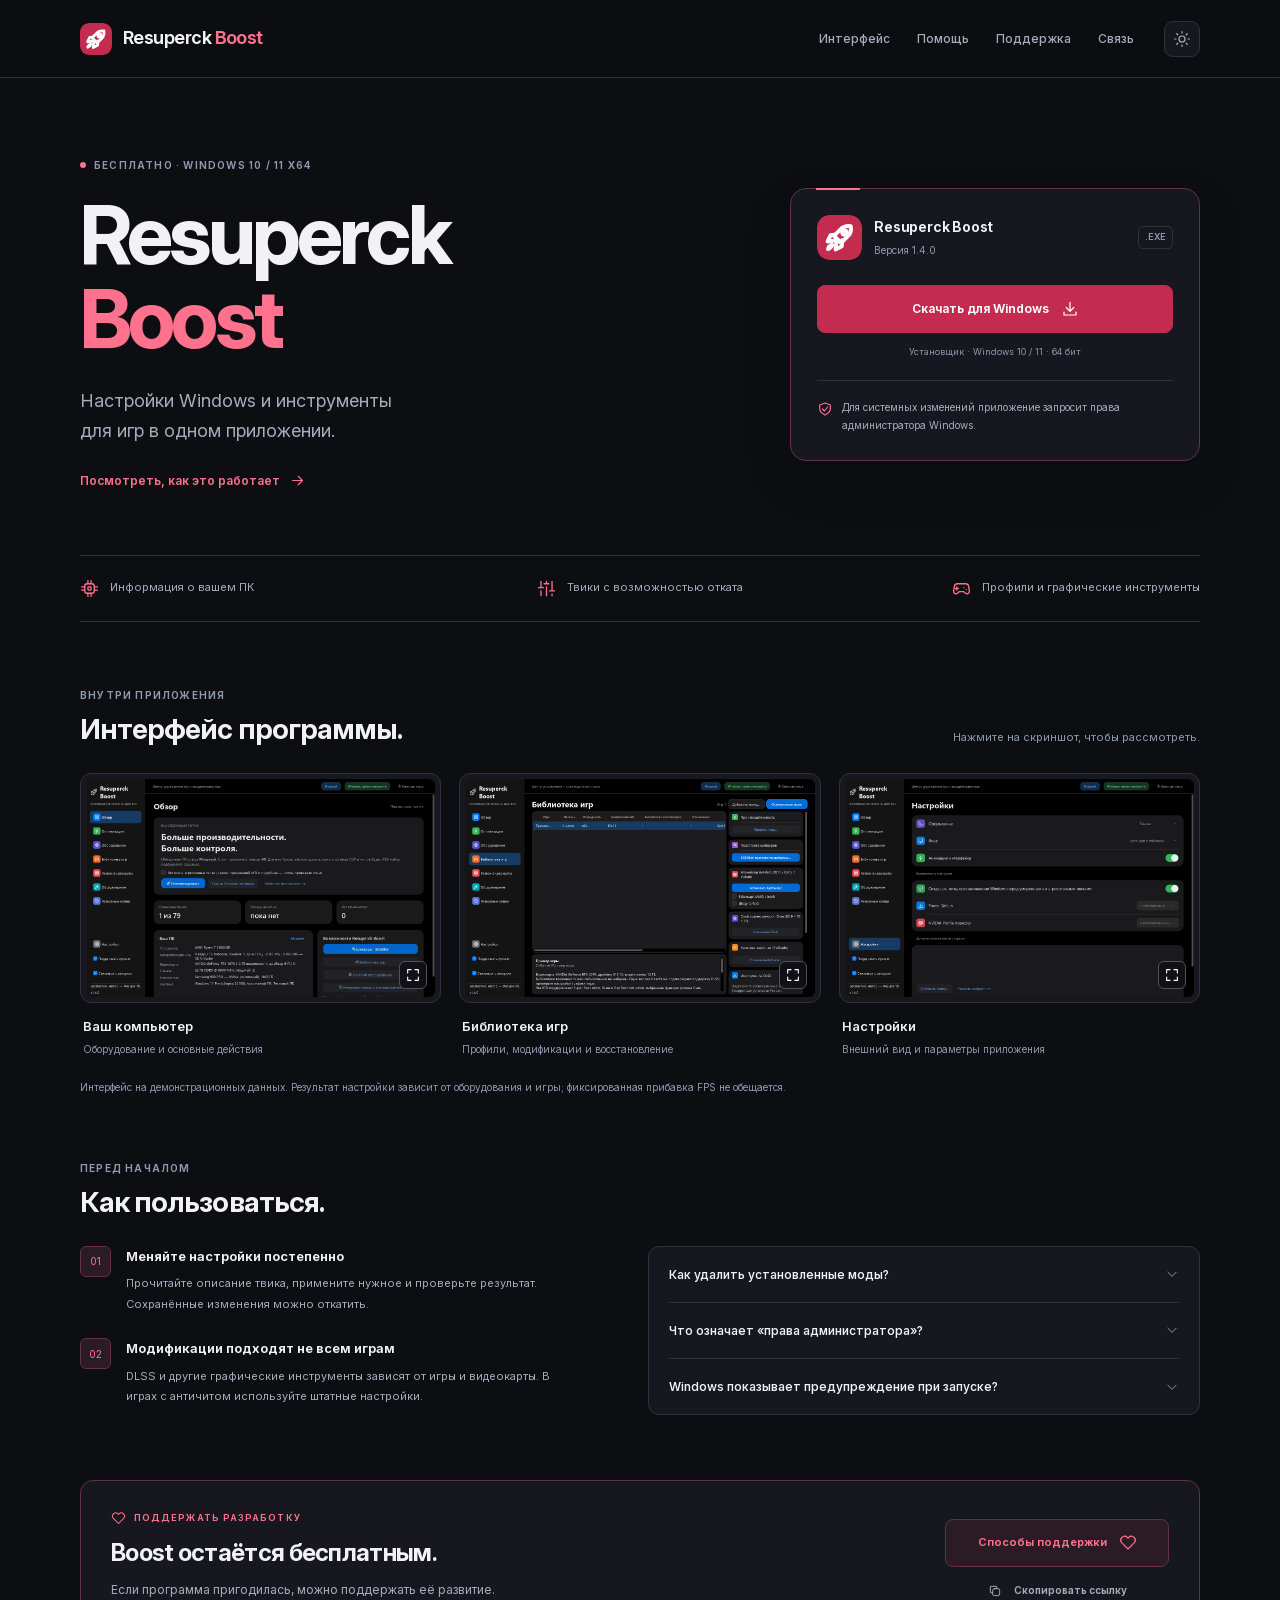
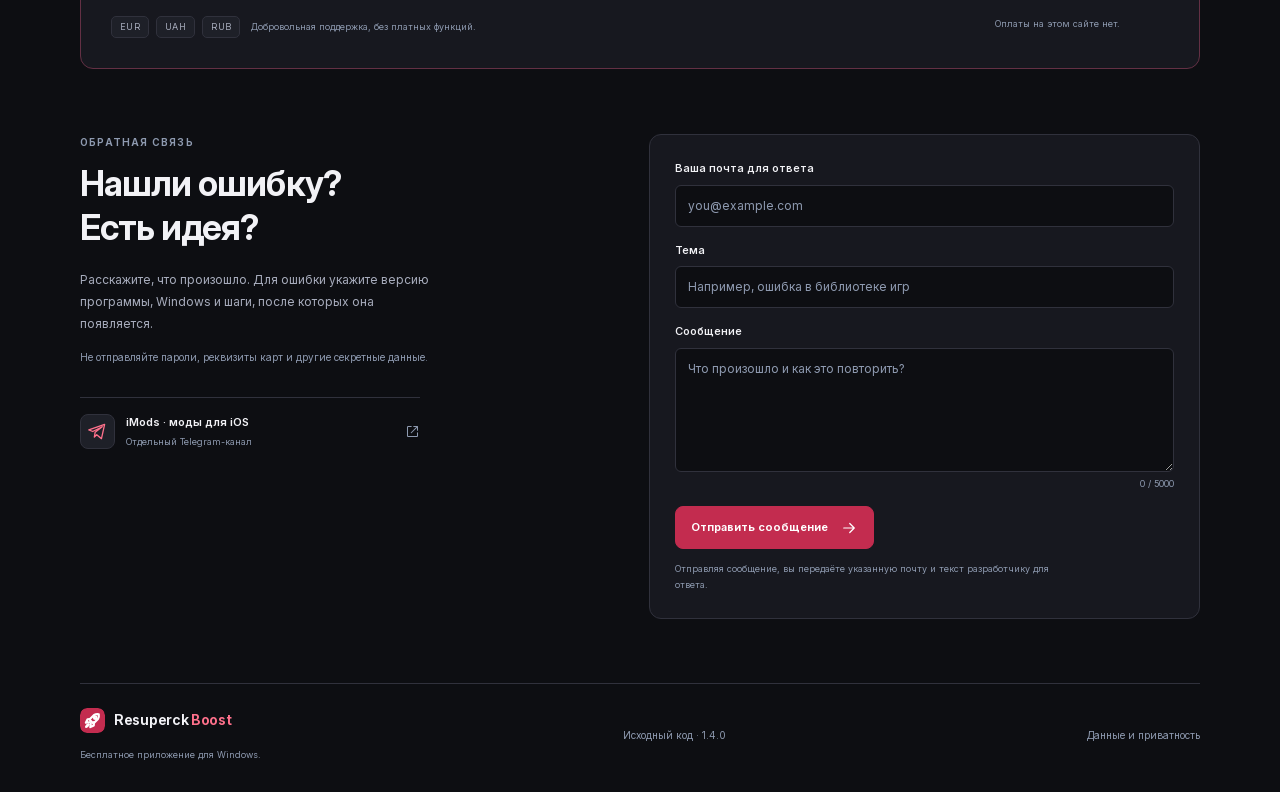
==== commit 004b878e: "Polish public site text" ====
--- a/index.html
+++ b/index.html
@@ -77,7 +77,7 @@
       <details><summary>Windows показывает предупреждение при запуске?<svg class="icon" aria-hidden="true"><use href="#i-chevron"/></svg></summary><div class="faq-answer"><p>Проверяйте источник загрузки и имя файла. Предупреждение о неизвестном издателе само по себе не подтверждает безопасность программы. Если есть сомнения, не запускайте файл и напишите разработчику через раздел связи ниже.</p></div></details>
     </div></div></section>
     <section class="section wrap support-section" id="support" aria-labelledby="support-title"><div class="support-card"><div class="support-copy"><p class="eyebrow"><svg class="icon" aria-hidden="true"><use href="#i-heart"/></svg>Поддержать разработку</p><h2 id="support-title">Boost остаётся бесплатным.</h2><p>Если программа пригодилась, можно поддержать её развитие.</p><div class="currency-tags"><span>EUR</span><span>UAH</span><span>RUB</span><small>Добровольная поддержка, без платных функций.</small></div></div><div class="support-actions"><button type="button" class="button button-secondary" id="support-open" aria-haspopup="dialog">Способы поддержки<svg class="icon" aria-hidden="true"><use href="#i-heart"/></svg></button><button type="button" class="button button-copy" id="copy-link"><svg class="icon" aria-hidden="true"><use href="#i-copy"/></svg><span>Скопировать ссылку</span></button><p>Оплаты на этом сайте нет.</p></div></div></section>
-    <section class="section wrap contact-section" id="contact" aria-labelledby="contact-title"><div class="contact-intro"><p class="eyebrow">Обратная связь</p><h2 id="contact-title">Нашли ошибку?<br>Есть идея?</h2><p>Расскажите, что произошло. Для ошибки укажите версию программы, Windows и шаги, после которых она появляется.</p><p class="contact-warning">Не отправляйте пароли, реквизиты карт и другие секретные данные.</p><a class="community-link" href="https://t.me/iMods_ipa" target="_blank" rel="noopener noreferrer"><span class="mini-icon"><svg class="icon" aria-hidden="true"><use href="#i-telegram"/></svg></span><span><strong>iMods · моды для iOS</strong><small>Отдельный Telegram-канал</small></span><svg class="icon" aria-hidden="true"><use href="#i-external"/></svg></a></div><div class="contact-panel"><div class="contact-unavailable" id="contact-unavailable"><span class="contact-symbol"><svg class="icon" aria-hidden="true"><use href="#i-message"/></svg></span><h3>Напишите напрямую</h3><p>Форма связи появится после подключения отправки писем. Пока можно связаться с разработчиком в Telegram.</p><a class="button button-primary contact-telegram-link" href="https://t.me/supernaturalizm" target="_blank" rel="noopener noreferrer">Написать в Telegram<svg class="icon" aria-hidden="true"><use href="#i-arrow"/></svg></a></div><form id="contact-form" class="contact-form" aria-describedby="contact-status" hidden><fieldset id="contact-fields"><legend class="sr-only">Сообщение разработчику</legend><div class="field"><label for="reply-email">Ваша почта для ответа</label><input id="reply-email" name="replyEmail" type="email" autocomplete="email" maxlength="254" placeholder="you@example.com" required></div><div class="field"><label for="message-subject">Тема</label><input id="message-subject" name="subject" type="text" minlength="3" maxlength="120" placeholder="Например, ошибка в библиотеке игр" required></div><div class="field"><label for="message-body">Сообщение</label><textarea id="message-body" name="message" minlength="10" maxlength="5000" rows="5" placeholder="Что произошло и как это повторить?" required aria-describedby="message-count"></textarea><span id="message-count" class="field-hint">0 / 5000</span></div><div class="honeypot" aria-hidden="true"><label for="contact-website">Не заполняйте это поле</label><input id="contact-website" name="website" type="text" tabindex="-1" autocomplete="off"></div><button class="button button-primary" id="contact-submit" type="submit">Отправить сообщение<svg class="icon" aria-hidden="true"><use href="#i-arrow"/></svg></button><p class="form-note">Отправляя сообщение, вы передаёте указанную почту и текст разработчику для ответа.</p></fieldset><p id="contact-status" class="form-status" role="status" aria-live="polite"></p></form></div></section>
+    <section class="section wrap contact-section" id="contact" aria-labelledby="contact-title"><div class="contact-intro"><p class="eyebrow">Обратная связь</p><h2 id="contact-title">Нашли ошибку?<br>Есть идея?</h2><p>Расскажите, что произошло. Для ошибки укажите версию программы, Windows и шаги, после которых она появляется.</p><p class="contact-warning">Не отправляйте пароли, реквизиты карт и другие секретные данные.</p><a class="community-link" href="https://t.me/iMods_ipa" target="_blank" rel="noopener noreferrer"><span class="mini-icon"><svg class="icon" aria-hidden="true"><use href="#i-telegram"/></svg></span><span><strong>iMods · моды для iOS</strong><small>Отдельный Telegram-канал</small></span><svg class="icon" aria-hidden="true"><use href="#i-external"/></svg></a></div><div class="contact-panel"><div class="contact-unavailable" id="contact-unavailable"><span class="contact-symbol"><svg class="icon" aria-hidden="true"><use href="#i-message"/></svg></span><h3>Напишите напрямую</h3><p>Если форма недоступна, свяжитесь с разработчиком в Telegram.</p><a class="button button-primary contact-telegram-link" href="https://t.me/supernaturalizm" target="_blank" rel="noopener noreferrer">Написать в Telegram<svg class="icon" aria-hidden="true"><use href="#i-arrow"/></svg></a></div><form id="contact-form" class="contact-form" aria-describedby="contact-status" hidden><fieldset id="contact-fields"><legend class="sr-only">Сообщение разработчику</legend><div class="field"><label for="reply-email">Ваша почта для ответа</label><input id="reply-email" name="replyEmail" type="email" autocomplete="email" maxlength="254" placeholder="you@example.com" required></div><div class="field"><label for="message-subject">Тема</label><input id="message-subject" name="subject" type="text" minlength="3" maxlength="120" placeholder="Например, ошибка в библиотеке игр" required></div><div class="field"><label for="message-body">Сообщение</label><textarea id="message-body" name="message" minlength="10" maxlength="5000" rows="5" placeholder="Что произошло и как это повторить?" required aria-describedby="message-count"></textarea><span id="message-count" class="field-hint">0 / 5000</span></div><div class="honeypot" aria-hidden="true"><label for="contact-website">Не заполняйте это поле</label><input id="contact-website" name="website" type="text" tabindex="-1" autocomplete="off"></div><button class="button button-primary" id="contact-submit" type="submit">Отправить сообщение<svg class="icon" aria-hidden="true"><use href="#i-arrow"/></svg></button><p class="form-note">Отправляя сообщение, вы передаёте указанную почту и текст разработчику для ответа.</p></fieldset><p id="contact-status" class="form-status" role="status" aria-live="polite"></p></form></div></section>
   </main>
   <footer class="site-footer wrap"><div><a class="brand footer-brand" href="#"><img src="assets/rocket.svg" width="25" height="25" alt=""><span>Resuperck <b>Boost</b></span></a><p>Бесплатное приложение для Windows.</p></div><a class="footer-link" href="https://github.com/kluchkoartem3-hash/resuperck-boost/releases/download/v1.4.0/ResuperckBoost-1.4.0-sources.zip" download>Исходный код · 1.4.0</a><button type="button" class="footer-link" id="privacy-button">Данные и приватность</button></footer>
   <div id="toast" class="toast" role="status" aria-live="polite" aria-atomic="true" hidden></div>
@@ -93,7 +93,7 @@
 
     <p class="support-dialog-note">Перевод оформляется на стороне выбранного сервиса. Этот сайт не принимает данные карт.</p>
   </dialog>
-  <dialog id="privacy-dialog" aria-labelledby="privacy-title"><div class="dialog-top"><h2 id="privacy-title">Данные и приватность</h2><button class="icon-button" type="button" id="privacy-close" aria-label="Закрыть"><svg class="icon" aria-hidden="true"><use href="#i-close"/></svg></button></div><div class="dialog-content"><p>На странице нет платёжных форм, регистрации и сторонней аналитики. Выбор темы сохраняется в локальном хранилище браузера.</p><p id="privacy-contact-text">Форма связи пока не подключена. Личная связь с разработчиком открывается в Telegram.</p><p>Ссылки поддержки и Telegram открывают внешние сервисы, где действуют их условия и настройки приватности. Инфраструктура сайта и доставки сообщений также обрабатывает технические запросы.</p><p>Поддержка добровольная. Данные карты, пароли, коды подтверждения и приватные ключи на этом сайте не запрашиваются.</p></div><button class="button button-primary button-wide" type="button" id="privacy-done">Понятно</button></dialog>
+  <dialog id="privacy-dialog" aria-labelledby="privacy-title"><div class="dialog-top"><h2 id="privacy-title">Данные и приватность</h2><button class="icon-button" type="button" id="privacy-close" aria-label="Закрыть"><svg class="icon" aria-hidden="true"><use href="#i-close"/></svg></button></div><div class="dialog-content"><p>На странице нет платёжных форм, регистрации и сторонней аналитики. Выбор темы сохраняется в локальном хранилище браузера.</p><p id="privacy-contact-text">Форма связи передаёт указанную почту, тему и сообщение разработчику через Formspree для ответа.</p><p>Ссылки поддержки и Telegram открывают внешние сервисы, где действуют их условия и настройки приватности. Инфраструктура сайта и доставки сообщений также обрабатывает технические запросы.</p><p>Поддержка добровольная. Данные карты, пароли, коды подтверждения и приватные ключи на этом сайте не запрашиваются.</p></div><button class="button button-primary button-wide" type="button" id="privacy-done">Понятно</button></dialog>
   <noscript><div class="noscript-note">JavaScript отключён: загрузка программы, ссылки и справка доступны. Для формы связи и увеличения скриншотов включите JavaScript.</div></noscript>
 </body>
 </html>
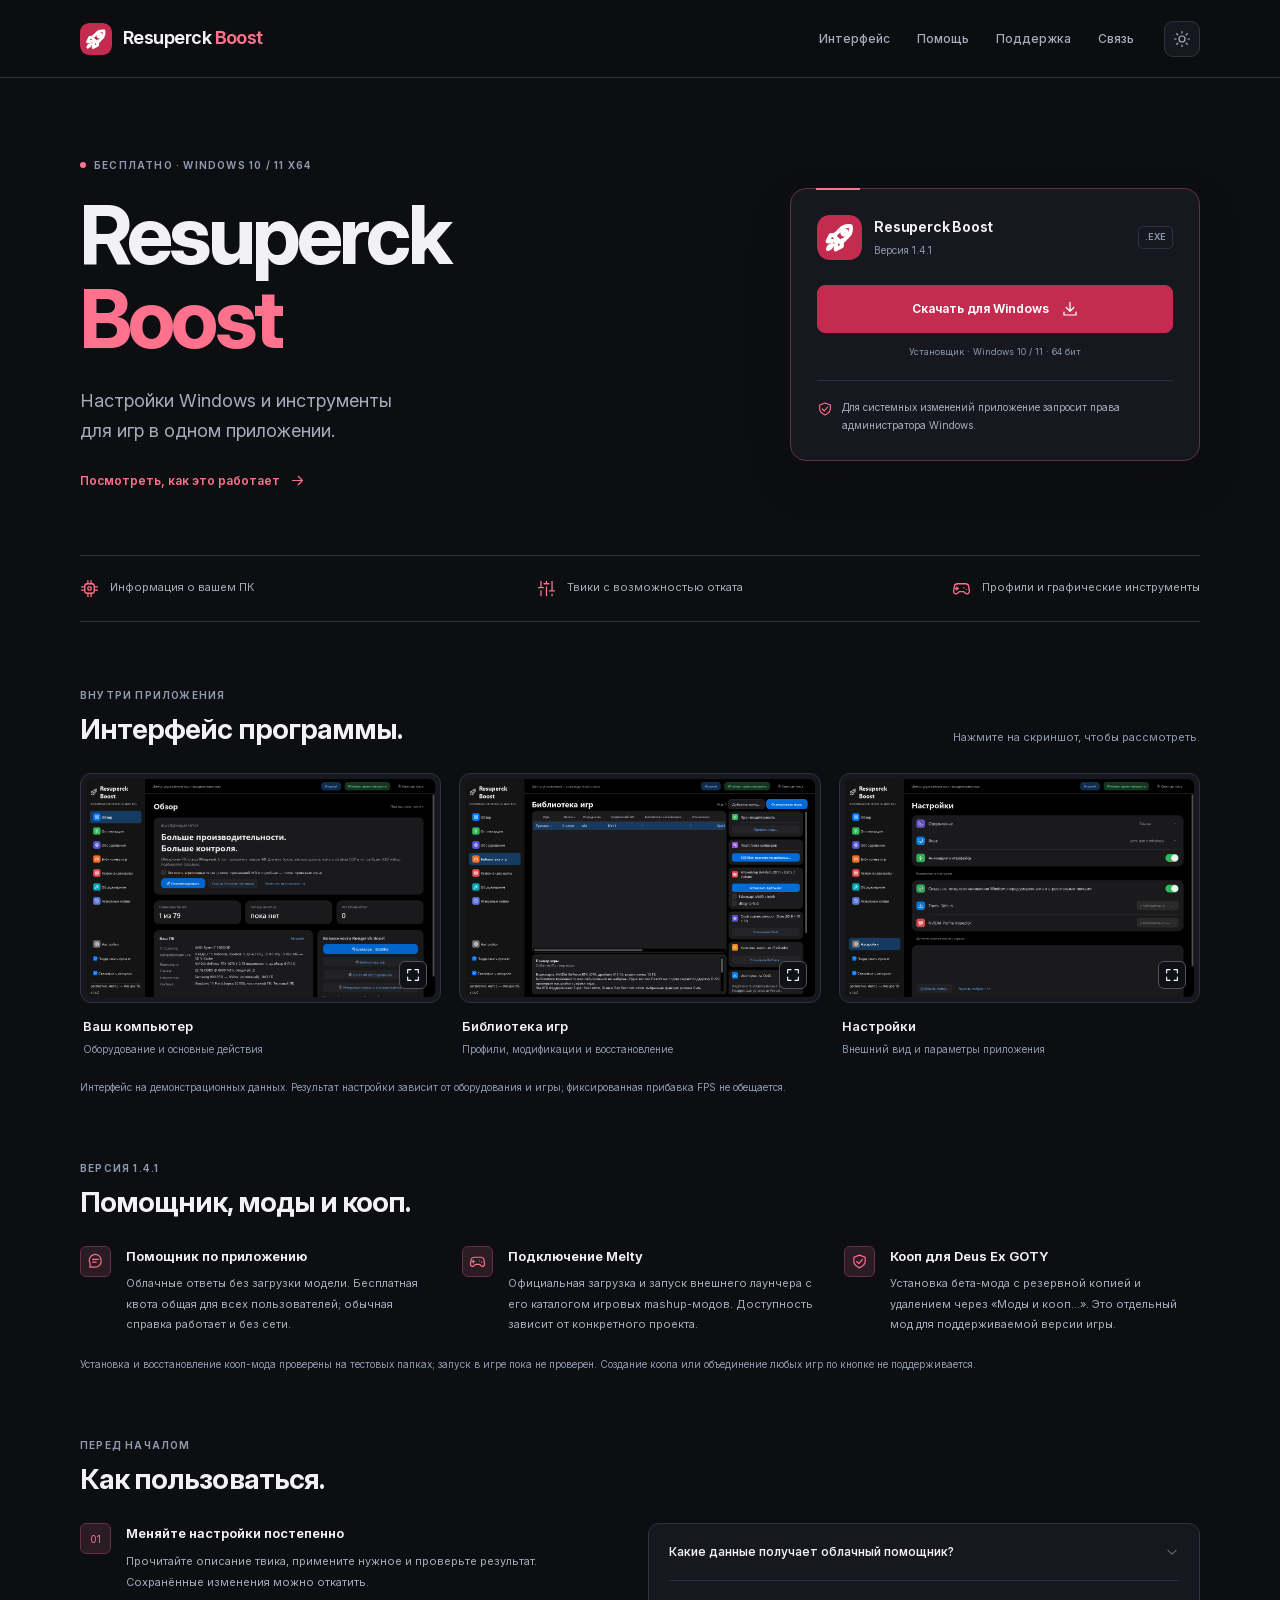
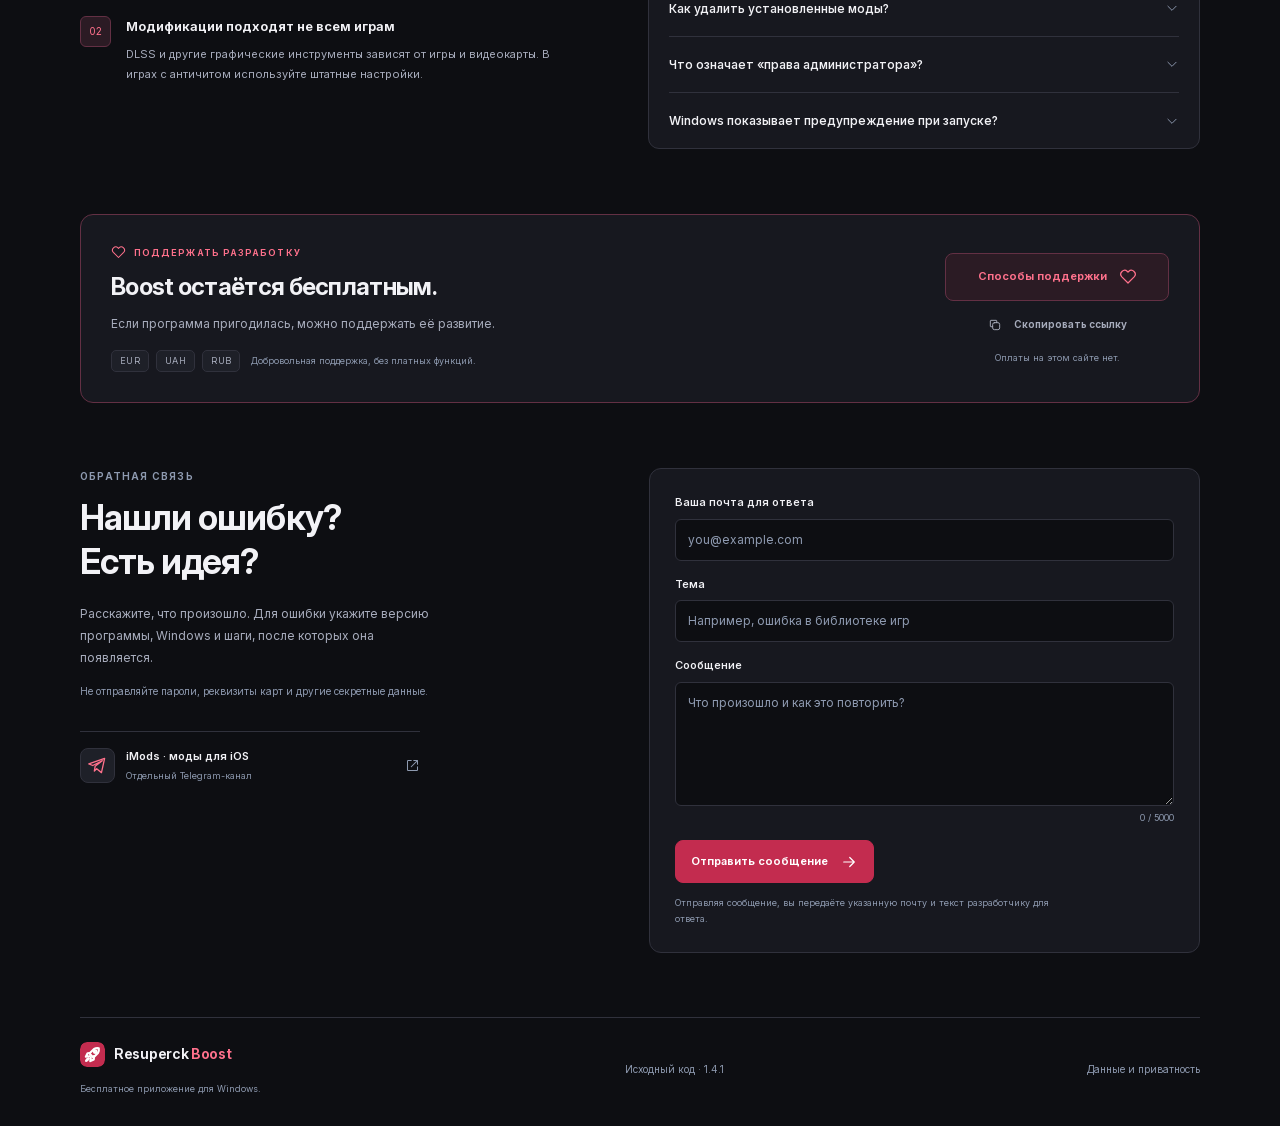
==== commit 7c713c35: "Release 1.4.1: assistant and game mod tools" ====
--- a/index.html
+++ b/index.html
@@ -63,7 +63,7 @@
   <main id="main">
     <section class="hero wrap" aria-labelledby="hero-title">
       <div class="hero-copy"><p class="eyebrow"><span class="red-dot" aria-hidden="true"></span>Бесплатно · Windows 10 / 11 x64</p><h1 id="hero-title">Resuperck <span>Boost</span></h1><p class="hero-description">Настройки Windows и инструменты<br class="desktop-break"> для игр в одном приложении.</p><a class="text-link" href="#screenshots">Посмотреть, как это работает<svg class="icon" aria-hidden="true"><use href="#i-arrow"/></svg></a></div>
-      <div class="download-card"><div class="release-top"><img src="assets/rocket.svg" alt="" width="45" height="45"><div><strong>Resuperck Boost</strong><span>Версия 1.4.0</span></div><span class="file-label">.EXE</span></div><a class="button button-primary button-wide download-link" href="https://github.com/kluchkoartem3-hash/resuperck-boost/releases/download/v1.4.0/ResuperckBoost-Setup-1.4.0.exe" download>Скачать для Windows<svg class="icon" aria-hidden="true"><use href="#i-download"/></svg></a><p class="download-meta">Установщик · Windows 10 / 11 · 64 бит</p><div class="download-note"><svg class="icon" aria-hidden="true"><use href="#i-shield"/></svg><p>Для системных изменений приложение запросит права администратора Windows.</p></div></div>
+      <div class="download-card"><div class="release-top"><img src="assets/rocket.svg" alt="" width="45" height="45"><div><strong>Resuperck Boost</strong><span>Версия 1.4.1</span></div><span class="file-label">.EXE</span></div><a class="button button-primary button-wide download-link" href="https://github.com/kluchkoartem3-hash/resuperck-boost/releases/download/v1.4.1/ResuperckBoost-Setup-1.4.1.exe" download>Скачать для Windows<svg class="icon" aria-hidden="true"><use href="#i-download"/></svg></a><p class="download-meta">Установщик · Windows 10 / 11 · 64 бит</p><div class="download-note"><svg class="icon" aria-hidden="true"><use href="#i-shield"/></svg><p>Для системных изменений приложение запросит права администратора Windows.</p></div></div>
     </section>
     <section class="feature-strip wrap" aria-label="Возможности программы"><div><svg class="icon" aria-hidden="true"><use href="#i-cpu"/></svg><span>Информация о вашем ПК</span></div><div><svg class="icon" aria-hidden="true"><use href="#i-sliders"/></svg><span>Твики с возможностью отката</span></div><div><svg class="icon" aria-hidden="true"><use href="#i-game"/></svg><span>Профили и графические инструменты</span></div></section>
     <section class="section wrap screenshots-section" id="screenshots" aria-labelledby="screenshots-title"><div class="section-heading"><div><p class="eyebrow">Внутри приложения</p><h2 id="screenshots-title">Интерфейс программы.</h2></div><p>Нажмите на скриншот, чтобы рассмотреть.</p></div><div class="screenshot-grid">
@@ -71,15 +71,21 @@
       <figure><button type="button" class="screenshot-button" data-screenshot="assets/screenshots/games.png" data-caption="Библиотека игр — профили и графические инструменты" aria-label="Увеличить скриншот библиотеки игр"><img src="assets/screenshots/games.png" alt="Библиотека игр Resuperck Boost с настройками выбранной игры" width="1440" height="900" loading="lazy"><span class="expand-mark"><svg class="icon" aria-hidden="true"><use href="#i-expand"/></svg></span></button><figcaption><strong>Библиотека игр</strong><span>Профили, модификации и восстановление</span></figcaption></figure>
       <figure><button type="button" class="screenshot-button" data-screenshot="assets/screenshots/settings.png" data-caption="Настройки — внешний вид и параметры приложения" aria-label="Увеличить скриншот настроек"><img src="assets/screenshots/settings.png" alt="Страница настроек Resuperck Boost" width="1440" height="900" loading="lazy"><span class="expand-mark"><svg class="icon" aria-hidden="true"><use href="#i-expand"/></svg></span></button><figcaption><strong>Настройки</strong><span>Внешний вид и параметры приложения</span></figcaption></figure>
     </div><p class="section-footnote">Интерфейс на демонстрационных данных. Результат настройки зависит от оборудования и игры; фиксированная прибавка FPS не обещается.</p></section>
+    <section class="section wrap" aria-labelledby="release-title"><div class="section-heading"><div><p class="eyebrow">Версия 1.4.1</p><h2 id="release-title">Помощник, моды и кооп.</h2></div></div><div class="quick-tips release-highlights">
+      <article><span class="tip-number"><svg class="icon" aria-hidden="true"><use href="#i-message"/></svg></span><div><h3>Помощник по приложению</h3><p>Облачные ответы без загрузки модели. Бесплатная квота общая для всех пользователей; обычная справка работает и без сети.</p></div></article>
+      <article><span class="tip-number"><svg class="icon" aria-hidden="true"><use href="#i-game"/></svg></span><div><h3>Подключение Melty</h3><p>Официальная загрузка и запуск внешнего лаунчера с его каталогом игровых mashup-модов. Доступность зависит от конкретного проекта.</p></div></article>
+      <article><span class="tip-number"><svg class="icon" aria-hidden="true"><use href="#i-shield"/></svg></span><div><h3>Кооп для Deus Ex GOTY</h3><p>Установка бета-мода с резервной копией и удалением через «Моды и кооп…». Это отдельный мод для поддерживаемой версии игры.</p></div></article>
+    </div><p class="section-footnote">Установка и восстановление кооп-мода проверены на тестовых папках; запуск в игре пока не проверен. Создание коопа или объединение любых игр по кнопке не поддерживается.</p></section>
     <section class="section wrap help-section" id="help" aria-labelledby="help-title"><div class="section-heading"><div><p class="eyebrow">Перед началом</p><h2 id="help-title">Как пользоваться.</h2></div></div><div class="help-layout"><div class="quick-tips"><article><span class="tip-number">01</span><div><h3>Меняйте настройки постепенно</h3><p>Прочитайте описание твика, примените нужное и проверьте результат. Сохранённые изменения можно откатить.</p></div></article><article><span class="tip-number">02</span><div><h3>Модификации подходят не всем играм</h3><p>DLSS и другие графические инструменты зависят от игры и видеокарты. В играх с античитом используйте штатные настройки.</p></div></article></div><div class="faq-list">
-      <details><summary>Как удалить установленные моды?<svg class="icon" aria-hidden="true"><use href="#i-chevron"/></svg></summary><div class="faq-answer"><p>Выберите игру в библиотеке и нажмите «Удалить моды». Программа удаляет моды, записанные в её журнале установки, включая DXVK, и восстанавливает сохранённые оригиналы. Для модов другого установщика используйте его функцию восстановления.</p></div></details>
+      <details><summary>Какие данные получает облачный помощник?<svg class="icon" aria-hidden="true"><use href="#i-chevron"/></svg></summary><div class="faq-answer"><p>Только после отправки вопроса приложение передаёт его и короткую историю диалога в сервис Resuperck на Cloudflare Workers AI. Файлы, журналы и характеристики ПК автоматически не прикладываются. Помощник может ошибаться и не выполняет действия на компьютере. Если сеть или общая квота недоступны, используйте обычную справку.</p></div></details>
+      <details><summary>Как удалить установленные моды?<svg class="icon" aria-hidden="true"><use href="#i-chevron"/></svg></summary><div class="faq-answer"><p>Для графических модов выберите игру и нажмите «Удалить моды»: программа удалит записанные в её журнале файлы, включая DXVK, и восстановит сохранённые оригиналы. Кооп-мод Deus Ex удаляется в окне «Моды и кооп…». Для модов другого установщика используйте его функцию восстановления.</p></div></details>
       <details><summary>Что означает «права администратора»?<svg class="icon" aria-hidden="true"><use href="#i-chevron"/></svg></summary><div class="faq-answer"><p>Это разрешения Windows для изменения системных параметров. Они доступны пользователю после подтверждения UAC и не означают аккаунт разработчика. Запускать сами игры с повышенными правами обычно не требуется.</p></div></details>
       <details><summary>Windows показывает предупреждение при запуске?<svg class="icon" aria-hidden="true"><use href="#i-chevron"/></svg></summary><div class="faq-answer"><p>Проверяйте источник загрузки и имя файла. Предупреждение о неизвестном издателе само по себе не подтверждает безопасность программы. Если есть сомнения, не запускайте файл и напишите разработчику через раздел связи ниже.</p></div></details>
     </div></div></section>
     <section class="section wrap support-section" id="support" aria-labelledby="support-title"><div class="support-card"><div class="support-copy"><p class="eyebrow"><svg class="icon" aria-hidden="true"><use href="#i-heart"/></svg>Поддержать разработку</p><h2 id="support-title">Boost остаётся бесплатным.</h2><p>Если программа пригодилась, можно поддержать её развитие.</p><div class="currency-tags"><span>EUR</span><span>UAH</span><span>RUB</span><small>Добровольная поддержка, без платных функций.</small></div></div><div class="support-actions"><button type="button" class="button button-secondary" id="support-open" aria-haspopup="dialog">Способы поддержки<svg class="icon" aria-hidden="true"><use href="#i-heart"/></svg></button><button type="button" class="button button-copy" id="copy-link"><svg class="icon" aria-hidden="true"><use href="#i-copy"/></svg><span>Скопировать ссылку</span></button><p>Оплаты на этом сайте нет.</p></div></div></section>
     <section class="section wrap contact-section" id="contact" aria-labelledby="contact-title"><div class="contact-intro"><p class="eyebrow">Обратная связь</p><h2 id="contact-title">Нашли ошибку?<br>Есть идея?</h2><p>Расскажите, что произошло. Для ошибки укажите версию программы, Windows и шаги, после которых она появляется.</p><p class="contact-warning">Не отправляйте пароли, реквизиты карт и другие секретные данные.</p><a class="community-link" href="https://t.me/iMods_ipa" target="_blank" rel="noopener noreferrer"><span class="mini-icon"><svg class="icon" aria-hidden="true"><use href="#i-telegram"/></svg></span><span><strong>iMods · моды для iOS</strong><small>Отдельный Telegram-канал</small></span><svg class="icon" aria-hidden="true"><use href="#i-external"/></svg></a></div><div class="contact-panel"><div class="contact-unavailable" id="contact-unavailable"><span class="contact-symbol"><svg class="icon" aria-hidden="true"><use href="#i-message"/></svg></span><h3>Напишите напрямую</h3><p>Если форма недоступна, свяжитесь с разработчиком в Telegram.</p><a class="button button-primary contact-telegram-link" href="https://t.me/supernaturalizm" target="_blank" rel="noopener noreferrer">Написать в Telegram<svg class="icon" aria-hidden="true"><use href="#i-arrow"/></svg></a></div><form id="contact-form" class="contact-form" aria-describedby="contact-status" hidden><fieldset id="contact-fields"><legend class="sr-only">Сообщение разработчику</legend><div class="field"><label for="reply-email">Ваша почта для ответа</label><input id="reply-email" name="replyEmail" type="email" autocomplete="email" maxlength="254" placeholder="you@example.com" required></div><div class="field"><label for="message-subject">Тема</label><input id="message-subject" name="subject" type="text" minlength="3" maxlength="120" placeholder="Например, ошибка в библиотеке игр" required></div><div class="field"><label for="message-body">Сообщение</label><textarea id="message-body" name="message" minlength="10" maxlength="5000" rows="5" placeholder="Что произошло и как это повторить?" required aria-describedby="message-count"></textarea><span id="message-count" class="field-hint">0 / 5000</span></div><div class="honeypot" aria-hidden="true"><label for="contact-website">Не заполняйте это поле</label><input id="contact-website" name="website" type="text" tabindex="-1" autocomplete="off"></div><button class="button button-primary" id="contact-submit" type="submit">Отправить сообщение<svg class="icon" aria-hidden="true"><use href="#i-arrow"/></svg></button><p class="form-note">Отправляя сообщение, вы передаёте указанную почту и текст разработчику для ответа.</p></fieldset><p id="contact-status" class="form-status" role="status" aria-live="polite"></p></form></div></section>
   </main>
-  <footer class="site-footer wrap"><div><a class="brand footer-brand" href="#"><img src="assets/rocket.svg" width="25" height="25" alt=""><span>Resuperck <b>Boost</b></span></a><p>Бесплатное приложение для Windows.</p></div><a class="footer-link" href="https://github.com/kluchkoartem3-hash/resuperck-boost/releases/download/v1.4.0/ResuperckBoost-1.4.0-sources.zip" download>Исходный код · 1.4.0</a><button type="button" class="footer-link" id="privacy-button">Данные и приватность</button></footer>
+  <footer class="site-footer wrap"><div><a class="brand footer-brand" href="#"><img src="assets/rocket.svg" width="25" height="25" alt=""><span>Resuperck <b>Boost</b></span></a><p>Бесплатное приложение для Windows.</p></div><a class="footer-link" href="https://github.com/kluchkoartem3-hash/resuperck-boost/releases/download/v1.4.1/ResuperckBoost-1.4.1-sources.zip" download>Исходный код · 1.4.1</a><button type="button" class="footer-link" id="privacy-button">Данные и приватность</button></footer>
   <div id="toast" class="toast" role="status" aria-live="polite" aria-atomic="true" hidden></div>
   <dialog id="screenshot-dialog" class="screenshot-dialog" aria-labelledby="screenshot-caption"><div class="lightbox-toolbar"><p id="screenshot-caption"></p><button class="icon-button" type="button" id="screenshot-close" aria-label="Закрыть скриншот"><svg class="icon" aria-hidden="true"><use href="#i-close"/></svg></button></div><img id="screenshot-image" alt=""></dialog>
   <dialog id="support-dialog" class="support-dialog" aria-labelledby="support-dialog-title">
--- a/style.css
+++ b/style.css
@@ -11,3 +11,4 @@
 @media(prefers-reduced-motion:reduce){html{scroll-behavior:auto}*,*::before,*::after{animation:none!important;transition:none!important}.button:hover,.button:active,.screenshot-button:hover,.screenshot-button:active{transform:none}}
 
 .contact-panel{min-width:0}.contact-unavailable{padding:27px;border:1px solid var(--line);border-radius:12px;background:var(--surface)}.contact-symbol{display:grid;place-items:center;width:39px;height:39px;color:var(--accent);background:var(--accent-soft);border:1px solid var(--accent-line);border-radius:9px;margin-bottom:20px}.contact-symbol>.icon{width:21px;height:21px}.contact-unavailable h3{font-size:19px;letter-spacing:-.5px;line-height:1.4}.contact-unavailable>p{font-size:12px;color:var(--muted);line-height:1.85;margin-top:12px;max-width:360px}.contact-unavailable>.button{margin-top:22px;font-size:11px;min-height:44px}.contact-unavailable[hidden],.contact-form[hidden]{display:none}@media(max-width:560px){.contact-unavailable{padding:24px 20px;border-radius:10px}.contact-unavailable>p{font-size:11px}.contact-unavailable h3{font-size:18px}}
+.quick-tips.release-highlights{display:grid;grid-template-columns:repeat(3,minmax(0,1fr));gap:26px}.release-highlights .tip-number .icon{width:17px;height:17px}.release-highlights article{min-width:0}@media(max-width:760px){.quick-tips.release-highlights{grid-template-columns:minmax(0,1fr);gap:22px}}
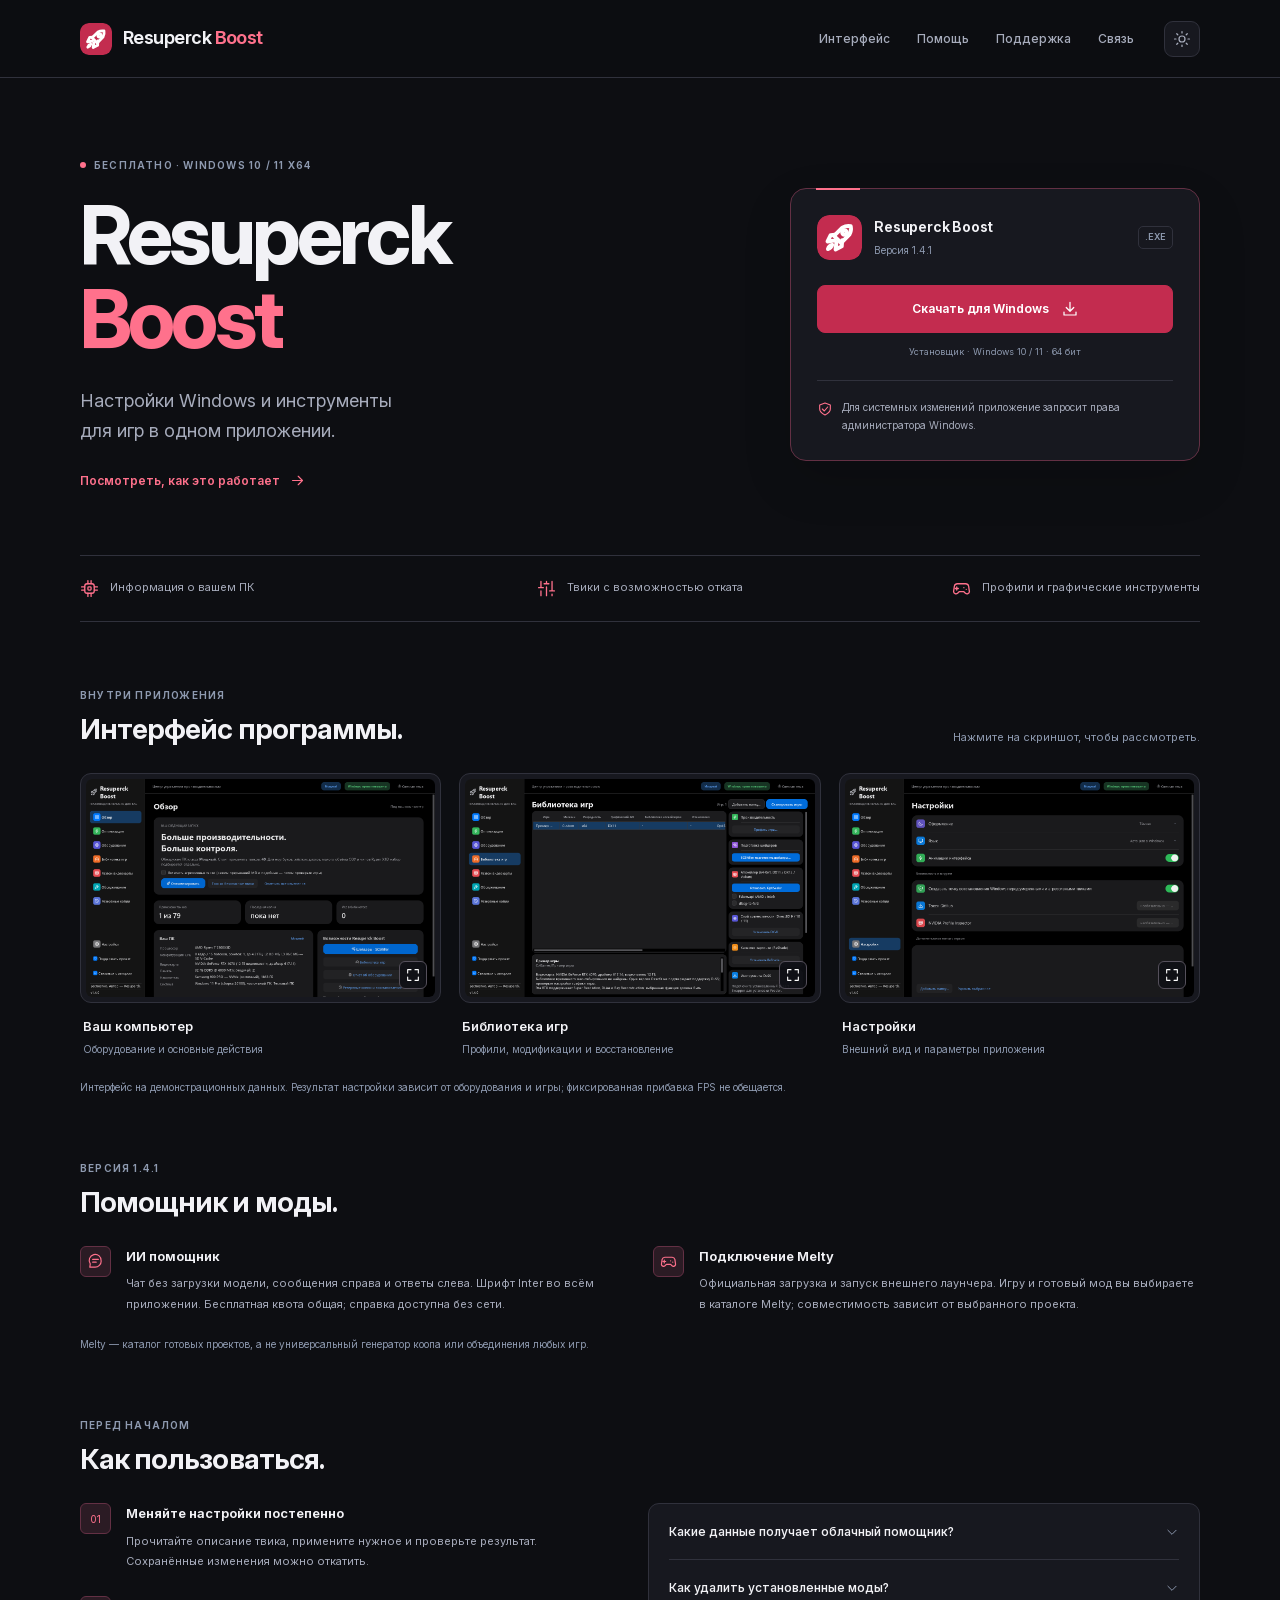
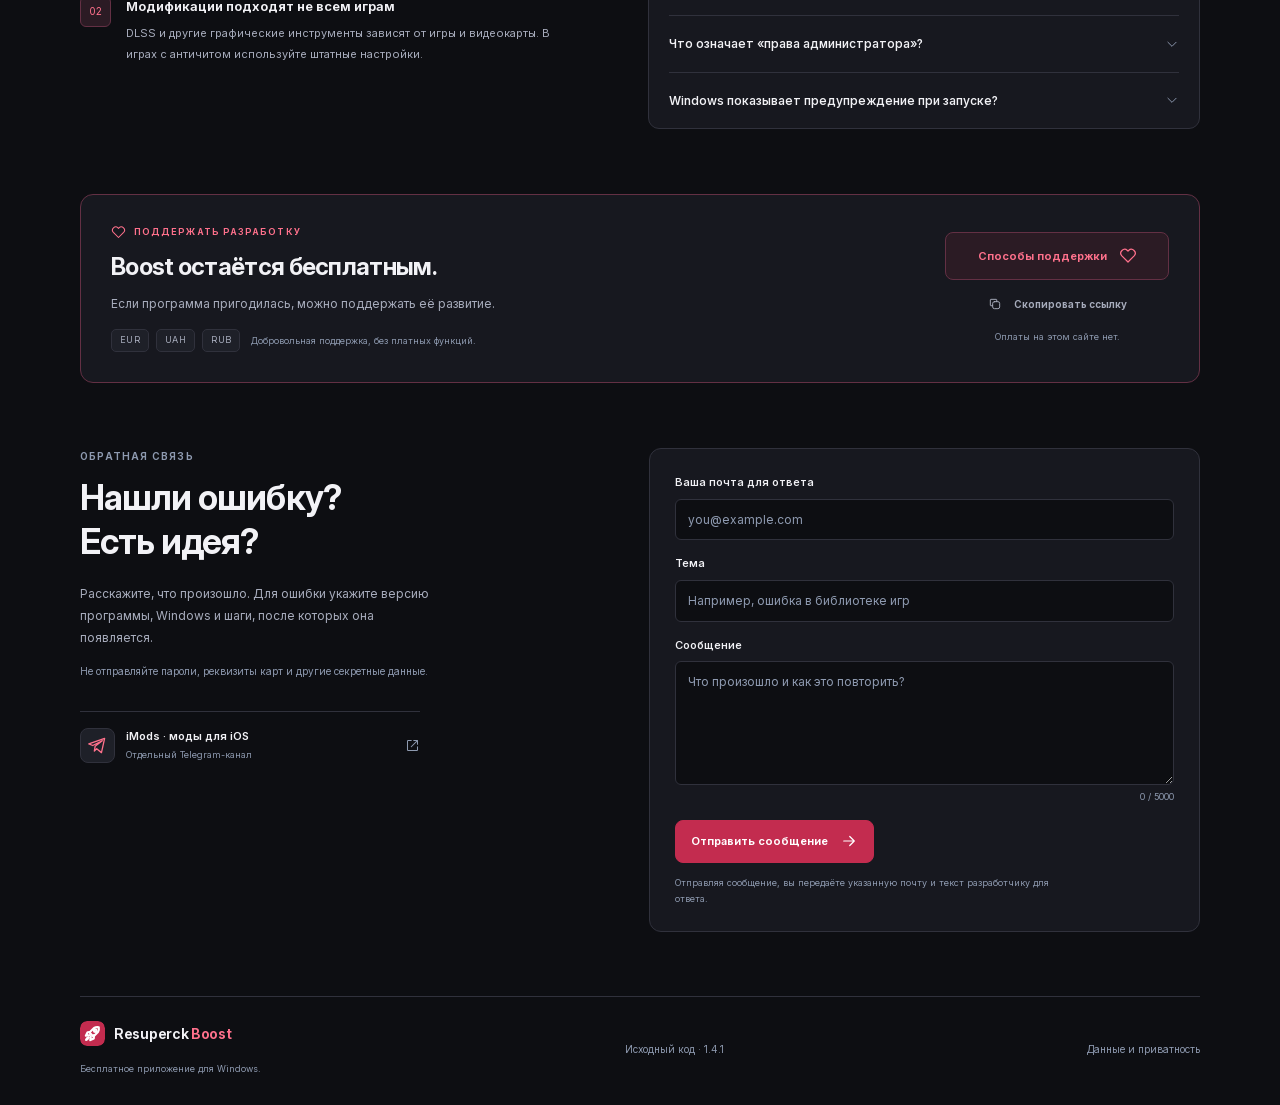
==== commit 3409fd35: "Remove trial co-op profile from the 1.4.1 release information" ====
--- a/index.html
+++ b/index.html
@@ -71,14 +71,13 @@
       <figure><button type="button" class="screenshot-button" data-screenshot="assets/screenshots/games.png" data-caption="Библиотека игр — профили и графические инструменты" aria-label="Увеличить скриншот библиотеки игр"><img src="assets/screenshots/games.png" alt="Библиотека игр Resuperck Boost с настройками выбранной игры" width="1440" height="900" loading="lazy"><span class="expand-mark"><svg class="icon" aria-hidden="true"><use href="#i-expand"/></svg></span></button><figcaption><strong>Библиотека игр</strong><span>Профили, модификации и восстановление</span></figcaption></figure>
       <figure><button type="button" class="screenshot-button" data-screenshot="assets/screenshots/settings.png" data-caption="Настройки — внешний вид и параметры приложения" aria-label="Увеличить скриншот настроек"><img src="assets/screenshots/settings.png" alt="Страница настроек Resuperck Boost" width="1440" height="900" loading="lazy"><span class="expand-mark"><svg class="icon" aria-hidden="true"><use href="#i-expand"/></svg></span></button><figcaption><strong>Настройки</strong><span>Внешний вид и параметры приложения</span></figcaption></figure>
     </div><p class="section-footnote">Интерфейс на демонстрационных данных. Результат настройки зависит от оборудования и игры; фиксированная прибавка FPS не обещается.</p></section>
-    <section class="section wrap" aria-labelledby="release-title"><div class="section-heading"><div><p class="eyebrow">Версия 1.4.1</p><h2 id="release-title">Помощник, моды и кооп.</h2></div></div><div class="quick-tips release-highlights">
-      <article><span class="tip-number"><svg class="icon" aria-hidden="true"><use href="#i-message"/></svg></span><div><h3>Помощник по приложению</h3><p>Облачные ответы без загрузки модели. Бесплатная квота общая для всех пользователей; обычная справка работает и без сети.</p></div></article>
-      <article><span class="tip-number"><svg class="icon" aria-hidden="true"><use href="#i-game"/></svg></span><div><h3>Подключение Melty</h3><p>Официальная загрузка и запуск внешнего лаунчера с его каталогом игровых mashup-модов. Доступность зависит от конкретного проекта.</p></div></article>
-      <article><span class="tip-number"><svg class="icon" aria-hidden="true"><use href="#i-shield"/></svg></span><div><h3>Кооп для Deus Ex GOTY</h3><p>Установка бета-мода с резервной копией и удалением через «Моды и кооп…». Это отдельный мод для поддерживаемой версии игры.</p></div></article>
-    </div><p class="section-footnote">Установка и восстановление кооп-мода проверены на тестовых папках; запуск в игре пока не проверен. Создание коопа или объединение любых игр по кнопке не поддерживается.</p></section>
+    <section class="section wrap" aria-labelledby="release-title"><div class="section-heading"><div><p class="eyebrow">Версия 1.4.1</p><h2 id="release-title">Помощник и моды.</h2></div></div><div class="quick-tips release-highlights">
+      <article><span class="tip-number"><svg class="icon" aria-hidden="true"><use href="#i-message"/></svg></span><div><h3>ИИ помощник</h3><p>Чат без загрузки модели, сообщения справа и ответы слева. Шрифт Inter во всём приложении. Бесплатная квота общая; справка доступна без сети.</p></div></article>
+      <article><span class="tip-number"><svg class="icon" aria-hidden="true"><use href="#i-game"/></svg></span><div><h3>Подключение Melty</h3><p>Официальная загрузка и запуск внешнего лаунчера. Игру и готовый мод вы выбираете в каталоге Melty; совместимость зависит от выбранного проекта.</p></div></article>
+    </div><p class="section-footnote">Melty — каталог готовых проектов, а не универсальный генератор коопа или объединения любых игр.</p></section>
     <section class="section wrap help-section" id="help" aria-labelledby="help-title"><div class="section-heading"><div><p class="eyebrow">Перед началом</p><h2 id="help-title">Как пользоваться.</h2></div></div><div class="help-layout"><div class="quick-tips"><article><span class="tip-number">01</span><div><h3>Меняйте настройки постепенно</h3><p>Прочитайте описание твика, примените нужное и проверьте результат. Сохранённые изменения можно откатить.</p></div></article><article><span class="tip-number">02</span><div><h3>Модификации подходят не всем играм</h3><p>DLSS и другие графические инструменты зависят от игры и видеокарты. В играх с античитом используйте штатные настройки.</p></div></article></div><div class="faq-list">
       <details><summary>Какие данные получает облачный помощник?<svg class="icon" aria-hidden="true"><use href="#i-chevron"/></svg></summary><div class="faq-answer"><p>Только после отправки вопроса приложение передаёт его и короткую историю диалога в сервис Resuperck на Cloudflare Workers AI. Файлы, журналы и характеристики ПК автоматически не прикладываются. Помощник может ошибаться и не выполняет действия на компьютере. Если сеть или общая квота недоступны, используйте обычную справку.</p></div></details>
-      <details><summary>Как удалить установленные моды?<svg class="icon" aria-hidden="true"><use href="#i-chevron"/></svg></summary><div class="faq-answer"><p>Для графических модов выберите игру и нажмите «Удалить моды»: программа удалит записанные в её журнале файлы, включая DXVK, и восстановит сохранённые оригиналы. Кооп-мод Deus Ex удаляется в окне «Моды и кооп…». Для модов другого установщика используйте его функцию восстановления.</p></div></details>
+      <details><summary>Как удалить установленные моды?<svg class="icon" aria-hidden="true"><use href="#i-chevron"/></svg></summary><div class="faq-answer"><p>Для графических модов выберите игру и нажмите «Удалить моды»: программа удалит записанные в её журнале файлы, включая DXVK, и восстановит сохранённые оригиналы. Для модов другого установщика используйте его функцию восстановления.</p></div></details>
       <details><summary>Что означает «права администратора»?<svg class="icon" aria-hidden="true"><use href="#i-chevron"/></svg></summary><div class="faq-answer"><p>Это разрешения Windows для изменения системных параметров. Они доступны пользователю после подтверждения UAC и не означают аккаунт разработчика. Запускать сами игры с повышенными правами обычно не требуется.</p></div></details>
       <details><summary>Windows показывает предупреждение при запуске?<svg class="icon" aria-hidden="true"><use href="#i-chevron"/></svg></summary><div class="faq-answer"><p>Проверяйте источник загрузки и имя файла. Предупреждение о неизвестном издателе само по себе не подтверждает безопасность программы. Если есть сомнения, не запускайте файл и напишите разработчику через раздел связи ниже.</p></div></details>
     </div></div></section>
--- a/style.css
+++ b/style.css
@@ -11,4 +11,4 @@
 @media(prefers-reduced-motion:reduce){html{scroll-behavior:auto}*,*::before,*::after{animation:none!important;transition:none!important}.button:hover,.button:active,.screenshot-button:hover,.screenshot-button:active{transform:none}}
 
 .contact-panel{min-width:0}.contact-unavailable{padding:27px;border:1px solid var(--line);border-radius:12px;background:var(--surface)}.contact-symbol{display:grid;place-items:center;width:39px;height:39px;color:var(--accent);background:var(--accent-soft);border:1px solid var(--accent-line);border-radius:9px;margin-bottom:20px}.contact-symbol>.icon{width:21px;height:21px}.contact-unavailable h3{font-size:19px;letter-spacing:-.5px;line-height:1.4}.contact-unavailable>p{font-size:12px;color:var(--muted);line-height:1.85;margin-top:12px;max-width:360px}.contact-unavailable>.button{margin-top:22px;font-size:11px;min-height:44px}.contact-unavailable[hidden],.contact-form[hidden]{display:none}@media(max-width:560px){.contact-unavailable{padding:24px 20px;border-radius:10px}.contact-unavailable>p{font-size:11px}.contact-unavailable h3{font-size:18px}}
-.quick-tips.release-highlights{display:grid;grid-template-columns:repeat(3,minmax(0,1fr));gap:26px}.release-highlights .tip-number .icon{width:17px;height:17px}.release-highlights article{min-width:0}@media(max-width:760px){.quick-tips.release-highlights{grid-template-columns:minmax(0,1fr);gap:22px}}
+.quick-tips.release-highlights{display:grid;grid-template-columns:repeat(2,minmax(0,1fr));gap:26px}.release-highlights .tip-number .icon{width:17px;height:17px}.release-highlights article{min-width:0}@media(max-width:760px){.quick-tips.release-highlights{grid-template-columns:minmax(0,1fr);gap:22px}}
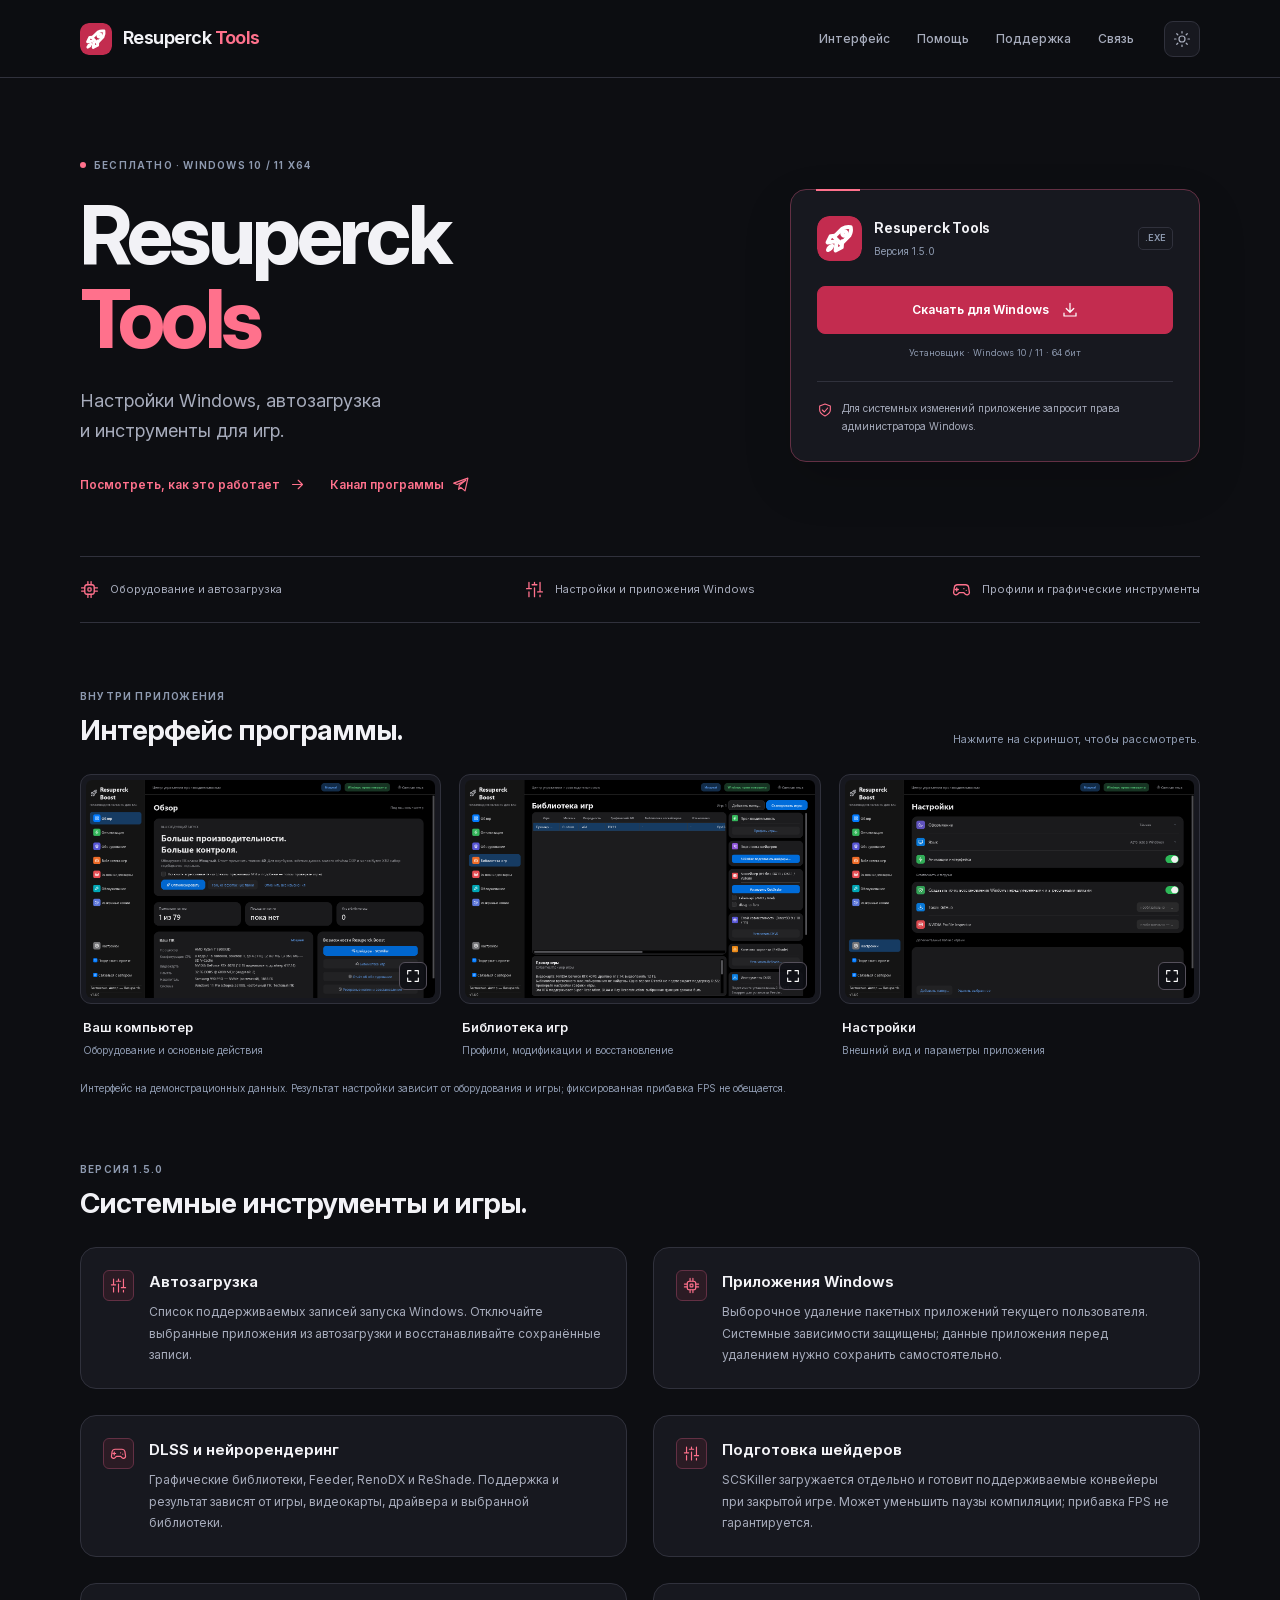
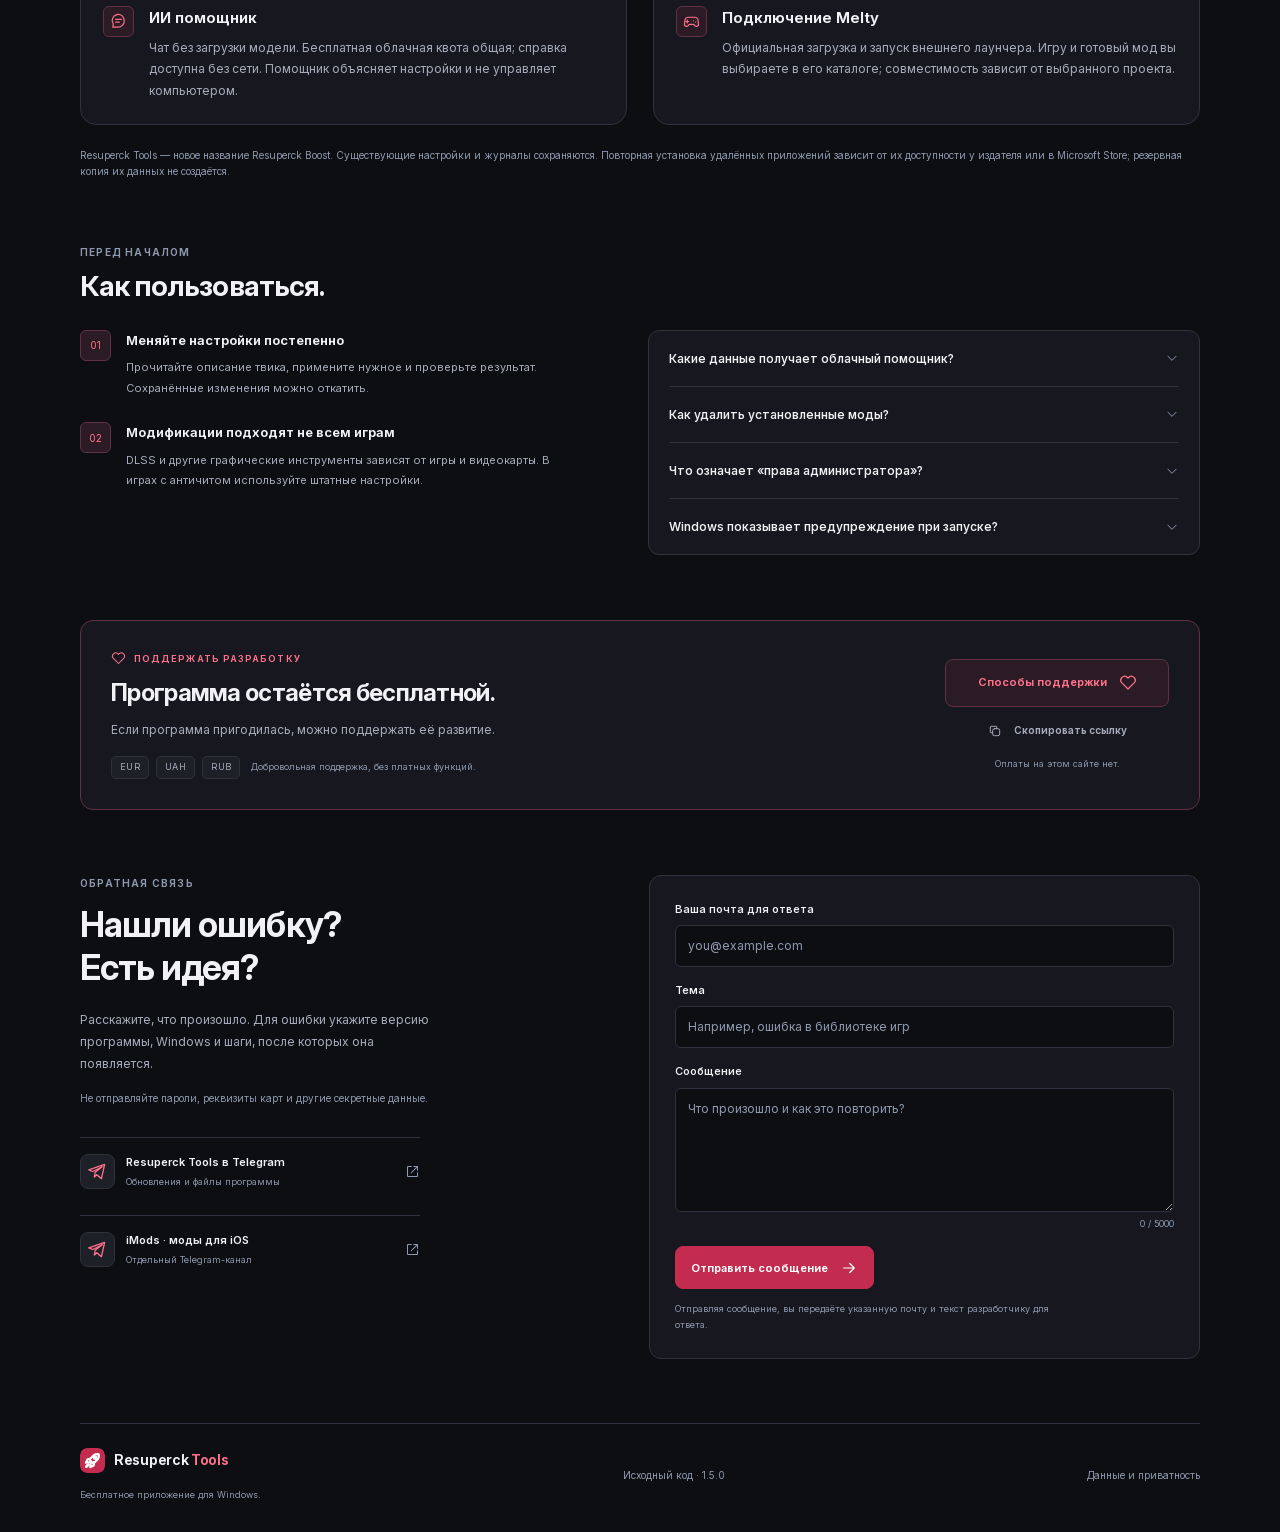
==== commit aa9f6d6d: "Publish Resuperck Tools 1.5.0 and Windows system tools" ====
--- a/index.html
+++ b/index.html
@@ -6,14 +6,14 @@
   <meta name="color-scheme" content="dark light">
   <meta name="theme-color" content="#0d0e12">
   <meta name="author" content="Resuperck">
-  <title>Resuperck Boost — настройки Windows и инструменты для игр</title>
-  <meta name="description" content="Resuperck Boost: информация о компьютере, настройки Windows, игровые профили и графические инструменты. Бесплатно для Windows 10 / 11 x64.">
+  <title>Resuperck Tools — настройки Windows и инструменты для игр</title>
+  <meta name="description" content="Resuperck Tools: настройки Windows, автозагрузка, удаление ненужных приложений, игровые профили и графические инструменты. Бесплатно для Windows 10 / 11 x64.">
   <link rel="canonical" href="https://resuperck.pages.dev/">
   <meta property="og:type" content="website">
   <meta property="og:url" content="https://resuperck.pages.dev/">
   <meta property="og:locale" content="ru_RU">
-  <meta property="og:site_name" content="Resuperck Boost">
-  <meta property="og:title" content="Resuperck Boost — ваш ПК, ваши настройки">
+  <meta property="og:site_name" content="Resuperck Tools">
+  <meta property="og:title" content="Resuperck Tools — ваш ПК, ваши настройки">
   <meta property="og:description" content="Настройки Windows и инструменты для игр в одном бесплатном приложении.">
   <meta name="twitter:card" content="summary">
   <link rel="icon" href="assets/rocket.svg" type="image/svg+xml">
@@ -23,10 +23,10 @@
     "@type": "WebSite",
     "@id": "https://resuperck.pages.dev/#website",
     "url": "https://resuperck.pages.dev/",
-    "name": "Resuperck Boost",
+    "name": "Resuperck Tools",
     "alternateName": "Resuperck",
     "inLanguage": "ru",
-    "sameAs": ["https://github.com/kluchkoartem3-hash/resuperck-boost"]
+    "sameAs": ["https://github.com/kluchkoartem3-hash/resuperck-tools", "https://t.me/Resuperck_Tools"]
   }
   </script>
   <script>try{const t=localStorage.getItem('resuperck-theme');if(t==='dark'||t==='light')document.documentElement.dataset.theme=t;}catch(_){}</script>
@@ -56,39 +56,43 @@
   </svg>
   <a class="skip-link" href="#main">К содержимому</a>
   <header class="site-header"><div class="header-inner wrap">
-    <a href="#" class="brand" aria-label="Resuperck Boost — в начало"><img src="assets/rocket.svg" width="32" height="32" alt=""><span>Resuperck <b>Boost</b></span></a>
+    <a href="#" class="brand" aria-label="Resuperck Tools — в начало"><img src="assets/rocket.svg" width="32" height="32" alt=""><span>Resuperck <b>Tools</b></span></a>
     <nav aria-label="Основная навигация"><a href="#screenshots">Интерфейс</a><a href="#help">Помощь</a><a href="#support">Поддержка</a><a href="#contact">Связь</a></nav>
     <button type="button" class="theme-toggle" id="theme-toggle" aria-label="Включить светлую тему" aria-pressed="true" title="Включить светлую тему"><svg class="icon" aria-hidden="true"><use href="#i-sun"/></svg><span class="theme-label">Включить светлую тему</span></button>
   </div></header>
   <main id="main">
     <section class="hero wrap" aria-labelledby="hero-title">
-      <div class="hero-copy"><p class="eyebrow"><span class="red-dot" aria-hidden="true"></span>Бесплатно · Windows 10 / 11 x64</p><h1 id="hero-title">Resuperck <span>Boost</span></h1><p class="hero-description">Настройки Windows и инструменты<br class="desktop-break"> для игр в одном приложении.</p><a class="text-link" href="#screenshots">Посмотреть, как это работает<svg class="icon" aria-hidden="true"><use href="#i-arrow"/></svg></a></div>
-      <div class="download-card"><div class="release-top"><img src="assets/rocket.svg" alt="" width="45" height="45"><div><strong>Resuperck Boost</strong><span>Версия 1.4.1</span></div><span class="file-label">.EXE</span></div><a class="button button-primary button-wide download-link" href="https://github.com/kluchkoartem3-hash/resuperck-boost/releases/download/v1.4.1/ResuperckBoost-Setup-1.4.1.exe" download>Скачать для Windows<svg class="icon" aria-hidden="true"><use href="#i-download"/></svg></a><p class="download-meta">Установщик · Windows 10 / 11 · 64 бит</p><div class="download-note"><svg class="icon" aria-hidden="true"><use href="#i-shield"/></svg><p>Для системных изменений приложение запросит права администратора Windows.</p></div></div>
+      <div class="hero-copy"><p class="eyebrow"><span class="red-dot" aria-hidden="true"></span>Бесплатно · Windows 10 / 11 x64</p><h1 id="hero-title">Resuperck <span>Tools</span></h1><p class="hero-description">Настройки Windows, автозагрузка<br class="desktop-break"> и инструменты для игр.</p><div class="hero-links"><a class="text-link" href="#screenshots">Посмотреть, как это работает<svg class="icon" aria-hidden="true"><use href="#i-arrow"/></svg></a><a class="text-link project-telegram-link" href="https://t.me/Resuperck_Tools" target="_blank" rel="noopener noreferrer">Канал программы<svg class="icon" aria-hidden="true"><use href="#i-telegram"/></svg></a></div></div>
+      <div class="download-card"><div class="release-top"><img src="assets/rocket.svg" alt="" width="45" height="45"><div><strong>Resuperck Tools</strong><span>Версия 1.5.0</span></div><span class="file-label">.EXE</span></div><a class="button button-primary button-wide download-link" href="https://github.com/kluchkoartem3-hash/resuperck-tools/releases/download/v1.5.0/ResuperckTools-Setup-1.5.0.exe" download>Скачать для Windows<svg class="icon" aria-hidden="true"><use href="#i-download"/></svg></a><p class="download-meta">Установщик · Windows 10 / 11 · 64 бит</p><div class="download-note"><svg class="icon" aria-hidden="true"><use href="#i-shield"/></svg><p>Для системных изменений приложение запросит права администратора Windows.</p></div></div>
     </section>
-    <section class="feature-strip wrap" aria-label="Возможности программы"><div><svg class="icon" aria-hidden="true"><use href="#i-cpu"/></svg><span>Информация о вашем ПК</span></div><div><svg class="icon" aria-hidden="true"><use href="#i-sliders"/></svg><span>Твики с возможностью отката</span></div><div><svg class="icon" aria-hidden="true"><use href="#i-game"/></svg><span>Профили и графические инструменты</span></div></section>
+    <section class="feature-strip wrap" aria-label="Возможности программы"><div><svg class="icon" aria-hidden="true"><use href="#i-cpu"/></svg><span>Оборудование и автозагрузка</span></div><div><svg class="icon" aria-hidden="true"><use href="#i-sliders"/></svg><span>Настройки и приложения Windows</span></div><div><svg class="icon" aria-hidden="true"><use href="#i-game"/></svg><span>Профили и графические инструменты</span></div></section>
     <section class="section wrap screenshots-section" id="screenshots" aria-labelledby="screenshots-title"><div class="section-heading"><div><p class="eyebrow">Внутри приложения</p><h2 id="screenshots-title">Интерфейс программы.</h2></div><p>Нажмите на скриншот, чтобы рассмотреть.</p></div><div class="screenshot-grid">
-      <figure><button type="button" class="screenshot-button" data-screenshot="assets/screenshots/overview.png" data-caption="Главная — информация о компьютере и основные действия" aria-label="Увеличить скриншот главной страницы"><img src="assets/screenshots/overview.png" alt="Главная страница Resuperck Boost с информацией о компьютере" width="1440" height="900" loading="lazy"><span class="expand-mark"><svg class="icon" aria-hidden="true"><use href="#i-expand"/></svg></span></button><figcaption><strong>Ваш компьютер</strong><span>Оборудование и основные действия</span></figcaption></figure>
-      <figure><button type="button" class="screenshot-button" data-screenshot="assets/screenshots/games.png" data-caption="Библиотека игр — профили и графические инструменты" aria-label="Увеличить скриншот библиотеки игр"><img src="assets/screenshots/games.png" alt="Библиотека игр Resuperck Boost с настройками выбранной игры" width="1440" height="900" loading="lazy"><span class="expand-mark"><svg class="icon" aria-hidden="true"><use href="#i-expand"/></svg></span></button><figcaption><strong>Библиотека игр</strong><span>Профили, модификации и восстановление</span></figcaption></figure>
-      <figure><button type="button" class="screenshot-button" data-screenshot="assets/screenshots/settings.png" data-caption="Настройки — внешний вид и параметры приложения" aria-label="Увеличить скриншот настроек"><img src="assets/screenshots/settings.png" alt="Страница настроек Resuperck Boost" width="1440" height="900" loading="lazy"><span class="expand-mark"><svg class="icon" aria-hidden="true"><use href="#i-expand"/></svg></span></button><figcaption><strong>Настройки</strong><span>Внешний вид и параметры приложения</span></figcaption></figure>
+      <figure><button type="button" class="screenshot-button" data-screenshot="assets/screenshots/overview.png" data-caption="Главная — информация о компьютере и основные действия" aria-label="Увеличить скриншот главной страницы"><img src="assets/screenshots/overview.png" alt="Главная страница Resuperck Tools с информацией о компьютере" width="1440" height="900" loading="lazy"><span class="expand-mark"><svg class="icon" aria-hidden="true"><use href="#i-expand"/></svg></span></button><figcaption><strong>Ваш компьютер</strong><span>Оборудование и основные действия</span></figcaption></figure>
+      <figure><button type="button" class="screenshot-button" data-screenshot="assets/screenshots/games.png" data-caption="Библиотека игр — профили и графические инструменты" aria-label="Увеличить скриншот библиотеки игр"><img src="assets/screenshots/games.png" alt="Библиотека игр Resuperck Tools с настройками выбранной игры" width="1440" height="900" loading="lazy"><span class="expand-mark"><svg class="icon" aria-hidden="true"><use href="#i-expand"/></svg></span></button><figcaption><strong>Библиотека игр</strong><span>Профили, модификации и восстановление</span></figcaption></figure>
+      <figure><button type="button" class="screenshot-button" data-screenshot="assets/screenshots/settings.png" data-caption="Настройки — внешний вид и параметры приложения" aria-label="Увеличить скриншот настроек"><img src="assets/screenshots/settings.png" alt="Страница настроек Resuperck Tools" width="1440" height="900" loading="lazy"><span class="expand-mark"><svg class="icon" aria-hidden="true"><use href="#i-expand"/></svg></span></button><figcaption><strong>Настройки</strong><span>Внешний вид и параметры приложения</span></figcaption></figure>
     </div><p class="section-footnote">Интерфейс на демонстрационных данных. Результат настройки зависит от оборудования и игры; фиксированная прибавка FPS не обещается.</p></section>
-    <section class="section wrap" aria-labelledby="release-title"><div class="section-heading"><div><p class="eyebrow">Версия 1.4.1</p><h2 id="release-title">Помощник и моды.</h2></div></div><div class="quick-tips release-highlights">
-      <article><span class="tip-number"><svg class="icon" aria-hidden="true"><use href="#i-message"/></svg></span><div><h3>ИИ помощник</h3><p>Чат без загрузки модели, сообщения справа и ответы слева. Шрифт Inter во всём приложении. Бесплатная квота общая; справка доступна без сети.</p></div></article>
-      <article><span class="tip-number"><svg class="icon" aria-hidden="true"><use href="#i-game"/></svg></span><div><h3>Подключение Melty</h3><p>Официальная загрузка и запуск внешнего лаунчера. Игру и готовый мод вы выбираете в каталоге Melty; совместимость зависит от выбранного проекта.</p></div></article>
-    </div><p class="section-footnote">Melty — каталог готовых проектов, а не универсальный генератор коопа или объединения любых игр.</p></section>
+    <section class="section wrap" aria-labelledby="release-title"><div class="section-heading"><div><p class="eyebrow">Версия 1.5.0</p><h2 id="release-title">Системные инструменты и игры.</h2></div></div><div class="quick-tips release-highlights">
+      <article><span class="tip-number"><svg class="icon" aria-hidden="true"><use href="#i-sliders"/></svg></span><div><h3>Автозагрузка</h3><p>Список поддерживаемых записей запуска Windows. Отключайте выбранные приложения из автозагрузки и восстанавливайте сохранённые записи.</p></div></article>
+      <article><span class="tip-number"><svg class="icon" aria-hidden="true"><use href="#i-cpu"/></svg></span><div><h3>Приложения Windows</h3><p>Выборочное удаление пакетных приложений текущего пользователя. Системные зависимости защищены; данные приложения перед удалением нужно сохранить самостоятельно.</p></div></article>
+      <article><span class="tip-number"><svg class="icon" aria-hidden="true"><use href="#i-game"/></svg></span><div><h3>DLSS и нейрорендеринг</h3><p>Графические библиотеки, Feeder, RenoDX и ReShade. Поддержка и результат зависят от игры, видеокарты, драйвера и выбранной библиотеки.</p></div></article>
+      <article><span class="tip-number"><svg class="icon" aria-hidden="true"><use href="#i-sliders"/></svg></span><div><h3>Подготовка шейдеров</h3><p>SCSKiller загружается отдельно и готовит поддерживаемые конвейеры при закрытой игре. Может уменьшить паузы компиляции; прибавка FPS не гарантируется.</p></div></article>
+      <article><span class="tip-number"><svg class="icon" aria-hidden="true"><use href="#i-message"/></svg></span><div><h3>ИИ помощник</h3><p>Чат без загрузки модели. Бесплатная облачная квота общая; справка доступна без сети. Помощник объясняет настройки и не управляет компьютером.</p></div></article>
+      <article><span class="tip-number"><svg class="icon" aria-hidden="true"><use href="#i-game"/></svg></span><div><h3>Подключение Melty</h3><p>Официальная загрузка и запуск внешнего лаунчера. Игру и готовый мод вы выбираете в его каталоге; совместимость зависит от выбранного проекта.</p></div></article>
+    </div><p class="section-footnote">Resuperck Tools — новое название Resuperck Boost. Существующие настройки и журналы сохраняются. Повторная установка удалённых приложений зависит от их доступности у издателя или в Microsoft Store; резервная копия их данных не создаётся.</p></section>
     <section class="section wrap help-section" id="help" aria-labelledby="help-title"><div class="section-heading"><div><p class="eyebrow">Перед началом</p><h2 id="help-title">Как пользоваться.</h2></div></div><div class="help-layout"><div class="quick-tips"><article><span class="tip-number">01</span><div><h3>Меняйте настройки постепенно</h3><p>Прочитайте описание твика, примените нужное и проверьте результат. Сохранённые изменения можно откатить.</p></div></article><article><span class="tip-number">02</span><div><h3>Модификации подходят не всем играм</h3><p>DLSS и другие графические инструменты зависят от игры и видеокарты. В играх с античитом используйте штатные настройки.</p></div></article></div><div class="faq-list">
       <details><summary>Какие данные получает облачный помощник?<svg class="icon" aria-hidden="true"><use href="#i-chevron"/></svg></summary><div class="faq-answer"><p>Только после отправки вопроса приложение передаёт его и короткую историю диалога в сервис Resuperck на Cloudflare Workers AI. Файлы, журналы и характеристики ПК автоматически не прикладываются. Помощник может ошибаться и не выполняет действия на компьютере. Если сеть или общая квота недоступны, используйте обычную справку.</p></div></details>
       <details><summary>Как удалить установленные моды?<svg class="icon" aria-hidden="true"><use href="#i-chevron"/></svg></summary><div class="faq-answer"><p>Для графических модов выберите игру и нажмите «Удалить моды»: программа удалит записанные в её журнале файлы, включая DXVK, и восстановит сохранённые оригиналы. Для модов другого установщика используйте его функцию восстановления.</p></div></details>
       <details><summary>Что означает «права администратора»?<svg class="icon" aria-hidden="true"><use href="#i-chevron"/></svg></summary><div class="faq-answer"><p>Это разрешения Windows для изменения системных параметров. Они доступны пользователю после подтверждения UAC и не означают аккаунт разработчика. Запускать сами игры с повышенными правами обычно не требуется.</p></div></details>
       <details><summary>Windows показывает предупреждение при запуске?<svg class="icon" aria-hidden="true"><use href="#i-chevron"/></svg></summary><div class="faq-answer"><p>Проверяйте источник загрузки и имя файла. Предупреждение о неизвестном издателе само по себе не подтверждает безопасность программы. Если есть сомнения, не запускайте файл и напишите разработчику через раздел связи ниже.</p></div></details>
     </div></div></section>
-    <section class="section wrap support-section" id="support" aria-labelledby="support-title"><div class="support-card"><div class="support-copy"><p class="eyebrow"><svg class="icon" aria-hidden="true"><use href="#i-heart"/></svg>Поддержать разработку</p><h2 id="support-title">Boost остаётся бесплатным.</h2><p>Если программа пригодилась, можно поддержать её развитие.</p><div class="currency-tags"><span>EUR</span><span>UAH</span><span>RUB</span><small>Добровольная поддержка, без платных функций.</small></div></div><div class="support-actions"><button type="button" class="button button-secondary" id="support-open" aria-haspopup="dialog">Способы поддержки<svg class="icon" aria-hidden="true"><use href="#i-heart"/></svg></button><button type="button" class="button button-copy" id="copy-link"><svg class="icon" aria-hidden="true"><use href="#i-copy"/></svg><span>Скопировать ссылку</span></button><p>Оплаты на этом сайте нет.</p></div></div></section>
-    <section class="section wrap contact-section" id="contact" aria-labelledby="contact-title"><div class="contact-intro"><p class="eyebrow">Обратная связь</p><h2 id="contact-title">Нашли ошибку?<br>Есть идея?</h2><p>Расскажите, что произошло. Для ошибки укажите версию программы, Windows и шаги, после которых она появляется.</p><p class="contact-warning">Не отправляйте пароли, реквизиты карт и другие секретные данные.</p><a class="community-link" href="https://t.me/iMods_ipa" target="_blank" rel="noopener noreferrer"><span class="mini-icon"><svg class="icon" aria-hidden="true"><use href="#i-telegram"/></svg></span><span><strong>iMods · моды для iOS</strong><small>Отдельный Telegram-канал</small></span><svg class="icon" aria-hidden="true"><use href="#i-external"/></svg></a></div><div class="contact-panel"><div class="contact-unavailable" id="contact-unavailable"><span class="contact-symbol"><svg class="icon" aria-hidden="true"><use href="#i-message"/></svg></span><h3>Напишите напрямую</h3><p>Если форма недоступна, свяжитесь с разработчиком в Telegram.</p><a class="button button-primary contact-telegram-link" href="https://t.me/supernaturalizm" target="_blank" rel="noopener noreferrer">Написать в Telegram<svg class="icon" aria-hidden="true"><use href="#i-arrow"/></svg></a></div><form id="contact-form" class="contact-form" aria-describedby="contact-status" hidden><fieldset id="contact-fields"><legend class="sr-only">Сообщение разработчику</legend><div class="field"><label for="reply-email">Ваша почта для ответа</label><input id="reply-email" name="replyEmail" type="email" autocomplete="email" maxlength="254" placeholder="you@example.com" required></div><div class="field"><label for="message-subject">Тема</label><input id="message-subject" name="subject" type="text" minlength="3" maxlength="120" placeholder="Например, ошибка в библиотеке игр" required></div><div class="field"><label for="message-body">Сообщение</label><textarea id="message-body" name="message" minlength="10" maxlength="5000" rows="5" placeholder="Что произошло и как это повторить?" required aria-describedby="message-count"></textarea><span id="message-count" class="field-hint">0 / 5000</span></div><div class="honeypot" aria-hidden="true"><label for="contact-website">Не заполняйте это поле</label><input id="contact-website" name="website" type="text" tabindex="-1" autocomplete="off"></div><button class="button button-primary" id="contact-submit" type="submit">Отправить сообщение<svg class="icon" aria-hidden="true"><use href="#i-arrow"/></svg></button><p class="form-note">Отправляя сообщение, вы передаёте указанную почту и текст разработчику для ответа.</p></fieldset><p id="contact-status" class="form-status" role="status" aria-live="polite"></p></form></div></section>
+    <section class="section wrap support-section" id="support" aria-labelledby="support-title"><div class="support-card"><div class="support-copy"><p class="eyebrow"><svg class="icon" aria-hidden="true"><use href="#i-heart"/></svg>Поддержать разработку</p><h2 id="support-title">Программа остаётся бесплатной.</h2><p>Если программа пригодилась, можно поддержать её развитие.</p><div class="currency-tags"><span>EUR</span><span>UAH</span><span>RUB</span><small>Добровольная поддержка, без платных функций.</small></div></div><div class="support-actions"><button type="button" class="button button-secondary" id="support-open" aria-haspopup="dialog">Способы поддержки<svg class="icon" aria-hidden="true"><use href="#i-heart"/></svg></button><button type="button" class="button button-copy" id="copy-link"><svg class="icon" aria-hidden="true"><use href="#i-copy"/></svg><span>Скопировать ссылку</span></button><p>Оплаты на этом сайте нет.</p></div></div></section>
+    <section class="section wrap contact-section" id="contact" aria-labelledby="contact-title"><div class="contact-intro"><p class="eyebrow">Обратная связь</p><h2 id="contact-title">Нашли ошибку?<br>Есть идея?</h2><p>Расскажите, что произошло. Для ошибки укажите версию программы, Windows и шаги, после которых она появляется.</p><p class="contact-warning">Не отправляйте пароли, реквизиты карт и другие секретные данные.</p><a class="community-link project-telegram-link" href="https://t.me/Resuperck_Tools" target="_blank" rel="noopener noreferrer"><span class="mini-icon"><svg class="icon" aria-hidden="true"><use href="#i-telegram"/></svg></span><span><strong>Resuperck Tools в Telegram</strong><small>Обновления и файлы программы</small></span><svg class="icon" aria-hidden="true"><use href="#i-external"/></svg></a><a class="community-link" href="https://t.me/iMods_ipa" target="_blank" rel="noopener noreferrer"><span class="mini-icon"><svg class="icon" aria-hidden="true"><use href="#i-telegram"/></svg></span><span><strong>iMods · моды для iOS</strong><small>Отдельный Telegram-канал</small></span><svg class="icon" aria-hidden="true"><use href="#i-external"/></svg></a></div><div class="contact-panel"><div class="contact-unavailable" id="contact-unavailable"><span class="contact-symbol"><svg class="icon" aria-hidden="true"><use href="#i-message"/></svg></span><h3>Напишите напрямую</h3><p>Если форма недоступна, свяжитесь с разработчиком в Telegram.</p><a class="button button-primary contact-telegram-link" href="https://t.me/supernaturalizm" target="_blank" rel="noopener noreferrer">Написать в Telegram<svg class="icon" aria-hidden="true"><use href="#i-arrow"/></svg></a></div><form id="contact-form" class="contact-form" aria-describedby="contact-status" hidden><fieldset id="contact-fields"><legend class="sr-only">Сообщение разработчику</legend><div class="field"><label for="reply-email">Ваша почта для ответа</label><input id="reply-email" name="replyEmail" type="email" autocomplete="email" maxlength="254" placeholder="you@example.com" required></div><div class="field"><label for="message-subject">Тема</label><input id="message-subject" name="subject" type="text" minlength="3" maxlength="120" placeholder="Например, ошибка в библиотеке игр" required></div><div class="field"><label for="message-body">Сообщение</label><textarea id="message-body" name="message" minlength="10" maxlength="5000" rows="5" placeholder="Что произошло и как это повторить?" required aria-describedby="message-count"></textarea><span id="message-count" class="field-hint">0 / 5000</span></div><div class="honeypot" aria-hidden="true"><label for="contact-website">Не заполняйте это поле</label><input id="contact-website" name="website" type="text" tabindex="-1" autocomplete="off"></div><button class="button button-primary" id="contact-submit" type="submit">Отправить сообщение<svg class="icon" aria-hidden="true"><use href="#i-arrow"/></svg></button><p class="form-note">Отправляя сообщение, вы передаёте указанную почту и текст разработчику для ответа.</p></fieldset><p id="contact-status" class="form-status" role="status" aria-live="polite"></p></form></div></section>
   </main>
-  <footer class="site-footer wrap"><div><a class="brand footer-brand" href="#"><img src="assets/rocket.svg" width="25" height="25" alt=""><span>Resuperck <b>Boost</b></span></a><p>Бесплатное приложение для Windows.</p></div><a class="footer-link" href="https://github.com/kluchkoartem3-hash/resuperck-boost/releases/download/v1.4.1/ResuperckBoost-1.4.1-sources.zip" download>Исходный код · 1.4.1</a><button type="button" class="footer-link" id="privacy-button">Данные и приватность</button></footer>
+  <footer class="site-footer wrap"><div><a class="brand footer-brand" href="#"><img src="assets/rocket.svg" width="25" height="25" alt=""><span>Resuperck <b>Tools</b></span></a><p>Бесплатное приложение для Windows.</p></div><a class="footer-link" href="https://github.com/kluchkoartem3-hash/resuperck-tools/releases/download/v1.5.0/ResuperckTools-1.5.0-sources.zip" download>Исходный код · 1.5.0</a><button type="button" class="footer-link" id="privacy-button">Данные и приватность</button></footer>
   <div id="toast" class="toast" role="status" aria-live="polite" aria-atomic="true" hidden></div>
   <dialog id="screenshot-dialog" class="screenshot-dialog" aria-labelledby="screenshot-caption"><div class="lightbox-toolbar"><p id="screenshot-caption"></p><button class="icon-button" type="button" id="screenshot-close" aria-label="Закрыть скриншот"><svg class="icon" aria-hidden="true"><use href="#i-close"/></svg></button></div><img id="screenshot-image" alt=""></dialog>
   <dialog id="support-dialog" class="support-dialog" aria-labelledby="support-dialog-title">
-    <div class="dialog-top"><h2 id="support-dialog-title">Поддержать Resuperck Boost</h2><button class="icon-button" type="button" id="support-close" aria-label="Закрыть способы поддержки"><svg class="icon" aria-hidden="true"><use href="#i-close"/></svg></button></div>
+    <div class="dialog-top"><h2 id="support-dialog-title">Поддержать Resuperck Tools</h2><button class="icon-button" type="button" id="support-close" aria-label="Закрыть способы поддержки"><svg class="icon" aria-hidden="true"><use href="#i-close"/></svg></button></div>
     <p class="support-dialog-intro">Добровольная поддержка разработки. Все функции программы остаются бесплатными.</p>
     <div class="support-methods">
       <div class="support-method" id="support-revolut"><div><h3>Revolut <span>EUR</span></h3><p>Перевод по публичной платёжной ссылке.</p></div><a class="button button-secondary" target="_blank" rel="noopener noreferrer" hidden>Открыть Revolut<svg class="icon" aria-hidden="true"><use href="#i-external"/></svg></a><span class="method-status">Ссылка ещё не добавлена</span></div>
--- a/style.css
+++ b/style.css
@@ -12,3 +12,6 @@
 
 .contact-panel{min-width:0}.contact-unavailable{padding:27px;border:1px solid var(--line);border-radius:12px;background:var(--surface)}.contact-symbol{display:grid;place-items:center;width:39px;height:39px;color:var(--accent);background:var(--accent-soft);border:1px solid var(--accent-line);border-radius:9px;margin-bottom:20px}.contact-symbol>.icon{width:21px;height:21px}.contact-unavailable h3{font-size:19px;letter-spacing:-.5px;line-height:1.4}.contact-unavailable>p{font-size:12px;color:var(--muted);line-height:1.85;margin-top:12px;max-width:360px}.contact-unavailable>.button{margin-top:22px;font-size:11px;min-height:44px}.contact-unavailable[hidden],.contact-form[hidden]{display:none}@media(max-width:560px){.contact-unavailable{padding:24px 20px;border-radius:10px}.contact-unavailable>p{font-size:11px}.contact-unavailable h3{font-size:18px}}
 .quick-tips.release-highlights{display:grid;grid-template-columns:repeat(2,minmax(0,1fr));gap:26px}.release-highlights .tip-number .icon{width:17px;height:17px}.release-highlights article{min-width:0}@media(max-width:760px){.quick-tips.release-highlights{grid-template-columns:minmax(0,1fr);gap:22px}}
+
+/* Current release cards and the separate Windows project channel. */
+.hero-links{display:flex;flex-wrap:wrap;align-items:center;gap:13px 24px;margin-top:28px}.hero .hero-links .text-link{margin-top:0}.community-link+.community-link{margin-top:10px}.release-highlights article{padding:22px;border:1px solid var(--line);border-radius:16px;background:var(--surface);align-items:flex-start}.release-highlights h3{font-size:15px}.release-highlights p{font-size:12px;line-height:1.8}.release-highlights .tip-number{flex-shrink:0}.release-highlights .section-footnote{max-width:900px}@media(max-width:760px){.hero-links{gap:12px 18px;margin-top:20px}.release-highlights article{padding:19px}.release-highlights h3{font-size:14px}.release-highlights p{font-size:12px}}@media(max-width:560px){.hero-links{align-items:flex-start;flex-direction:column;gap:14px}.release-highlights article{padding:18px;border-radius:13px}.release-highlights p{font-size:12px}}
